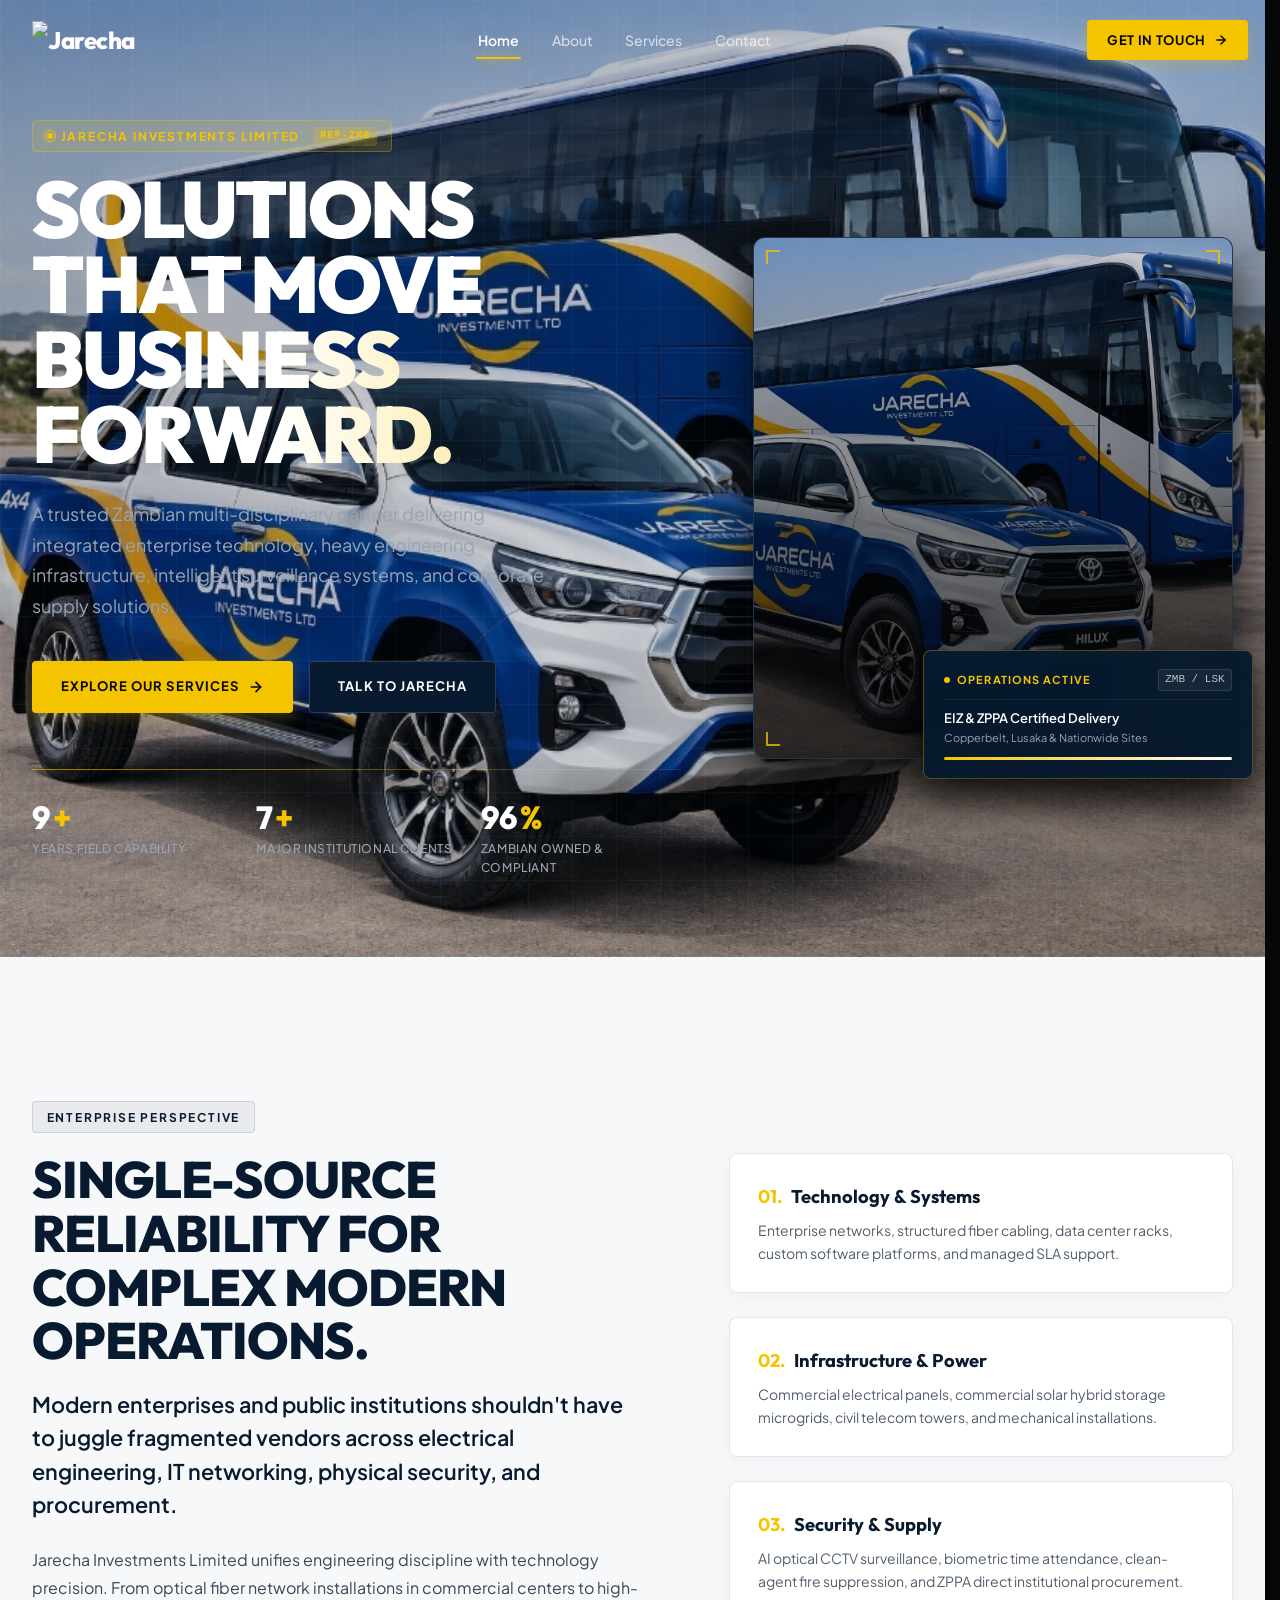
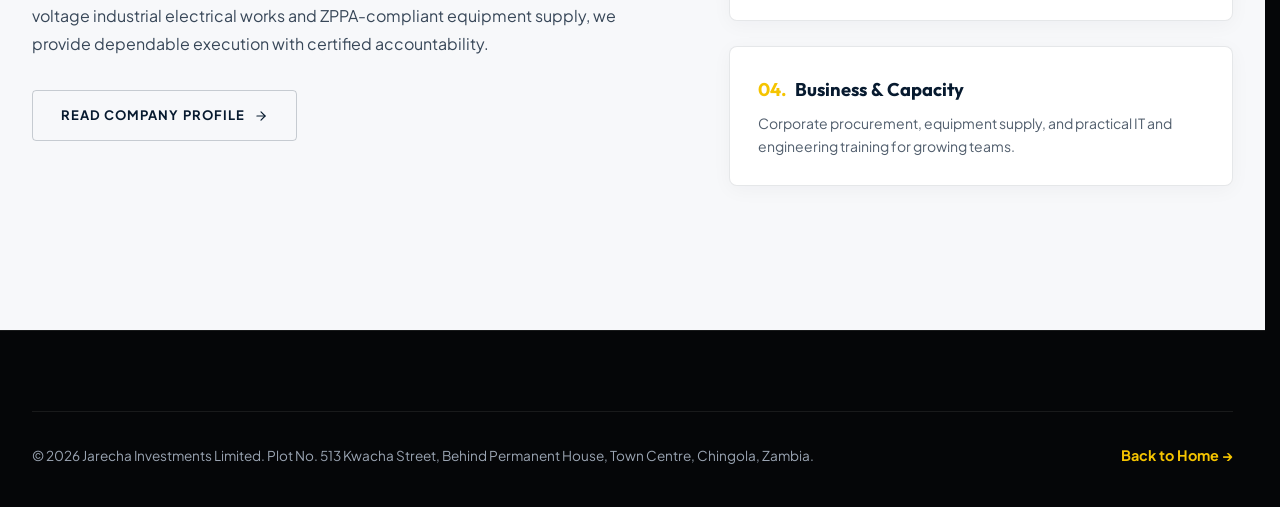
==== index.html @ 16209c0e "Add files via upload" ====
<!DOCTYPE html>
<html lang="en">
<head>
  <meta charset="UTF-8" />
  <meta name="viewport" content="width=device-width, initial-scale=1.0" />
  <title>Jarecha Investments Limited | Technology, Engineering & Solutions</title>
  <meta name="description" content="Premium technology, engineering, security and business solutions for modern organizations in Zambia." />
  <meta property="og:title" content="Jarecha Investments Limited | Technology, Engineering & Solutions" />
  <meta property="og:description" content="Premium technology, engineering, security and business solutions for modern organizations in Zambia." />
  <meta property="og:type" content="website" />
  <meta name="twitter:card" content="summary_large_image" />

  <!-- Google Fonts: Outfit for display headers, Plus Jakarta Sans for body -->
  <link rel="preconnect" href="https://fonts.googleapis.com">
  <link rel="preconnect" href="https://fonts.gstatic.com" crossorigin>
  <link href="https://fonts.googleapis.com/css2?family=Outfit:wght@300;400;500;600;700;800;900&family=Plus+Jakarta+Sans:ital,wght@0,300;0,400;0,500;0,600;0,700;0,800;1,400&display=swap" rel="stylesheet">

  <!-- Master Stylesheet (Pure Vanilla CSS3) -->
  <link rel="stylesheet" href="css/style.css" />
</head>
<body class="home-page">

  <!-- Top Scroll Progress Indicator -->
  <div id="scroll-progress"></div>

  <!-- Global Header & Navigation -->
  <header class="navbar" id="main-navbar">
    <div class="container nav-container">
      <a href="index.html" class="brand-logo" aria-label="Jarecha Investments Home">
        <img src="images/jarecha-logo-transparent.png" alt="Jarecha Investments Ltd" class="brand-logo-img" />
      </a>

      <!-- Desktop Nav Links -->
      <nav>
        <ul class="nav-links">
          <li><a href="index.html" class="nav-link active">Home</a></li>
          <li><a href="about.html" class="nav-link">About</a></li>
          <li><a href="services.html" class="nav-link">Services</a></li>
          <li><a href="contact.html" class="nav-link">Contact</a></li>
        </ul>
      </nav>

      <!-- Nav CTA & Mobile Toggle -->
      <div class="nav-actions">
        <a href="contact.html" class="nav-cta-btn">
          <span>Get in Touch</span>
          <svg style="width:14px;height:14px;" viewBox="0 0 24 24" fill="none" stroke="currentColor" stroke-width="2.5" stroke-linecap="round" stroke-linejoin="round">
            <line x1="5" y1="12" x2="19" y2="12"></line>
            <polyline points="12 5 19 12 12 19"></polyline>
          </svg>
        </a>

        <button class="mobile-toggle" id="mobile-toggle" aria-label="Toggle navigation menu" aria-expanded="false">
          <svg style="width:20px;height:20px;" viewBox="0 0 24 24" fill="none" stroke="currentColor" stroke-width="2" stroke-linecap="round" stroke-linejoin="round">
            <line x1="3" y1="12" x2="21" y2="12"></line>
            <line x1="3" y1="6" x2="21" y2="6"></line>
            <line x1="3" y1="18" x2="21" y2="18"></line>
          </svg>
        </button>
      </div>
    </div>
  </header>

  <!-- Mobile Drawer -->
  <div class="mobile-drawer" id="mobile-drawer">
    <a href="index.html" class="mobile-nav-link active">Home</a>
    <a href="about.html" class="mobile-nav-link">About</a>
    <a href="services.html" class="mobile-nav-link">Services</a>
    <a href="contact.html" class="mobile-nav-link">Contact</a>
  </div>

  <main>
    <!-- 1. HERO SECTION (BLACK / NAVY) WITH ORCHESTRATED ENTRANCE SEQUENCE -->
    <section id="hero" class="hero-section hero-loading" aria-label="Hero Overview">
      <div class="hero-grid-overlay"></div>
      <div class="hero-glow"></div>
      <div class="container hero-grid">
        <div class="hero-text-content">
          <div class="hero-seq-item hero-seq-badge badge badge-yellow">
            <span class="badge-dot pulse-beacon"></span>
            <span>Jarecha Investments Limited</span>
            <span class="hero-badge-tag">REP-ZMB</span>
          </div>

          <h1 class="hero-headline">
            <span class="hero-seq-item hero-seq-headline-1">Solutions That Move</span>
            <span class="hero-seq-item hero-seq-headline-2 text-gradient">Business Forward.</span>
          </h1>

          <p class="hero-seq-item hero-seq-desc hero-description">
            A trusted Zambian multi-disciplinary partner delivering integrated enterprise technology, heavy engineering infrastructure, intelligent surveillance systems, and corporate supply solutions.
          </p>

          <div class="hero-seq-item hero-seq-ctas hero-ctas">
            <a href="services.html" class="btn btn-primary btn-shine">
              <span>Explore Our Services</span>
              <svg style="width:16px;height:16px;" viewBox="0 0 24 24" fill="none" stroke="currentColor" stroke-width="2.5" stroke-linecap="round" stroke-linejoin="round">
                <line x1="5" y1="12" x2="19" y2="12"></line>
                <polyline points="12 5 19 12 12 19"></polyline>
              </svg>
            </a>

            <a href="contact.html" class="btn btn-secondary">
              <span>Talk to Jarecha</span>
            </a>
          </div>

          <div class="hero-seq-item hero-seq-stats hero-stats">
            <div class="stat-item">
              <div class="stat-num"><span class="stat-counter" data-target="10">0</span><span>+</span></div>
              <div class="stat-label">Years Field Capability</div>
            </div>
            <div class="stat-item">
              <div class="stat-num"><span class="stat-counter" data-target="8">0</span><span>+</span></div>
              <div class="stat-label">Major Institutional Clients</div>
            </div>
            <div class="stat-item">
              <div class="stat-num"><span class="stat-counter" data-target="100">0</span><span>%</span></div>
              <div class="stat-label">Zambian Owned & Compliant</div>
            </div>
          </div>
        </div>

        <div class="hero-media-wrapper hero-seq-item hero-seq-media">
          <div class="hero-image-card">
            <div class="hero-scanline"></div>
            <img src="images/jarecha-hilux-and-bus.JPEG" alt="Jarecha Investments Ltd branded Hilux and bus" class="hero-main-img" fetchpriority="high" />
            <div class="hero-image-overlay"></div>
            <div class="hero-corner-decorations">
              <span class="corner tl"></span>
              <span class="corner tr"></span>
              <span class="corner bl"></span>
              <span class="corner br"></span>
            </div>
          </div>

          <!-- Telemetry Overlay Badge -->
          <div class="telemetry-card hero-seq-item hero-seq-telemetry">
            <div class="telemetry-header">
              <div class="telemetry-live">
                <span class="pulse-circle"></span>
                <span>Operations Active</span>
              </div>
              <span class="telemetry-loc-code">ZMB / LSK</span>
            </div>
            <div class="telemetry-content">EIZ & ZPPA Certified Delivery</div>
            <div class="telemetry-sub">Copperbelt, Lusaka & Nationwide Sites</div>
            <div class="telemetry-meter">
              <div class="telemetry-meter-bar"></div>
            </div>
          </div>
        </div>
      </div>
    </section>

    <!-- 2. INTRO SECTION (LIGHT) -->
    <section id="intro" class="section-padding bg-light">
      <div class="container">
        <div class="badge badge-navy reveal-on-scroll">
          <span>Enterprise Perspective</span>
        </div>

        <div class="intro-grid">
          <div class="reveal-on-scroll reveal-fade-left">
            <h2 class="heading-section text-navy">
              Single-Source Reliability For Complex Modern Operations.
            </h2>
            <p class="intro-lead">
              Modern enterprises and public institutions shouldn't have to juggle fragmented vendors across electrical engineering, IT networking, physical security, and procurement.
            </p>
            <p class="intro-body">
              Jarecha Investments Limited unifies engineering discipline with technology precision. From optical fiber network installations in commercial centers to high-voltage industrial electrical works and ZPPA-compliant equipment supply, we provide dependable execution with certified accountability.
            </p>
            <a href="about.html" class="btn btn-outline-light">
              <span>Read Company Profile</span>
              <svg style="width:14px;height:14px;" viewBox="0 0 24 24" fill="none" stroke="currentColor" stroke-width="2" stroke-linecap="round" stroke-linejoin="round">
                <line x1="5" y1="12" x2="19" y2="12"></line>
                <polyline points="12 5 19 12 12 19"></polyline>
              </svg>
            </a>
          </div>

          <div class="intro-pillars stagger-group">
            <div class="pillar-card">
              <h3 class="pillar-title">
                <span class="text-yellow">01.</span> Technology & Systems
              </h3>
              <p class="pillar-desc">
                Enterprise networks, structured fiber cabling, data center racks, custom software platforms, and managed SLA support.
              </p>
            </div>

            <div class="pillar-card">
              <h3 class="pillar-title">
                <span class="text-yellow">02.</span> Infrastructure & Power
              </h3>
              <p class="pillar-desc">
                Commercial electrical panels, commercial solar hybrid storage microgrids, civil telecom towers, and mechanical installations.
              </p>
            </div>

            <div class="pillar-card">
              <h3 class="pillar-title">
                <span class="text-yellow">03.</span> Security & Supply
              </h3>
              <p class="pillar-desc">
                AI optical CCTV surveillance, biometric time attendance, clean-agent fire suppression, and ZPPA direct institutional procurement.
              </p>
            </div>

            <div class="pillar-card">
              <h3 class="pillar-title">
                <span class="text-yellow">04.</span> Business & Capacity
              </h3>
              <p class="pillar-desc">
                Corporate procurement, equipment supply, and practical IT and engineering training for growing teams.
              </p>
            </div>
          </div>
        </div>
      </div>
    </section>

    <!-- 3. SERVICES SECTION (NAVY) -->
    <section id="services" class="section-padding bg-navy">
      <div class="container">
        <div class="badge badge-yellow reveal-on-scroll">
          <span class="badge-dot"></span>
          <span>Core Divisions</span>
        </div>

        <h2 class="heading-section text-white reveal-on-scroll" style="margin-bottom: 4rem;">
          ENGINEERED CAPABILITIES<br />
          <span class="text-yellow">BUILT FOR SCALE.</span>
        </h2>

        <!-- DIVISION 01: Technology & Digital -->
        <div class="service-group-row reveal-on-scroll">
          <div>
            <div class="service-group-num">01</div>
            <h3 class="service-group-title">Technology & Digital Systems</h3>
            <p class="service-group-desc">
              From enterprise data centers to high-bandwidth optical fiber backbone distribution and custom internal web applications, we engineer mission-critical digital foundations.
            </p>

          </div>

          <div class="service-img-wrapper has-secondary">
            <img src="images/ict-computer-components.png" alt="Jarecha Investments Ltd ICT computer components and accessories" loading="lazy" />
            <div class="service-secondary-thumb">
              <img src="images/ict-office-equipment.png" alt="Jarecha Investments Ltd office technology equipment" loading="lazy" />
              <span class="service-secondary-tag">Workplace Tech</span>
            </div>
          </div>
        </div>

        <!-- DIVISION 02: Engineering & Infrastructure (Reversed layout) -->
        <div class="service-group-row reverse reveal-on-scroll">
          <div>
            <div class="service-group-num">02</div>
            <h3 class="service-group-title">Engineering & Infrastructure</h3>
            <p class="service-group-desc">
              EIZ-compliant heavy industrial power distribution, commercial solar backup arrays with LiFePO4 storage, and precision civil telecommunications works.
            </p>

          </div>

          <div class="service-img-wrapper has-secondary">
            <img src="images/solar-installation-services.png" alt="Jarecha Investments Ltd solar installation and engineering services" loading="lazy" />
            <div class="service-secondary-thumb">
              <img src="images/solar-systems-installation.png" alt="Jarecha Investments Ltd solar inverter and installation" loading="lazy" />
              <span class="service-secondary-tag">Solar Arrays</span>
            </div>
          </div>
        </div>

        <!-- DIVISION 03: Security & Smart Office -->
        <div class="service-group-row reveal-on-scroll">
          <div>
            <div class="service-group-num">03</div>
            <h3 class="service-group-title">Security & Smart Office</h3>
            <p class="service-group-desc">
              Protecting corporate premises, mine sites, hospital wings, and administrative buildings with intelligent AI optical sensors, biometric turnstiles, and automated fire protection.
            </p>

          </div>

          <div class="service-img-wrapper">
            <img src="images/network-cameras.png" alt="Jarecha Investments Ltd CCTV and network cameras" loading="lazy" />
          </div>
        </div>

        <!-- DIVISION 04: Business & Capacity Building (Reversed layout) -->
        <div class="service-group-row reverse reveal-on-scroll">
          <div>
            <div class="service-group-num">04</div>
            <h3 class="service-group-title">Business & Capacity Building</h3>
            <p class="service-group-desc">
              ZPPA-authorized procurement of enterprise hardware, PPE, and consumables paired with customized corporate training programs that elevate internal staff competence.
            </p>

          </div>

          <div class="service-img-wrapper has-secondary">
            <img src="images/jarecha-office-furniture-delivery.png" alt="Jarecha Investments Ltd office furniture delivery" loading="lazy" />
            <div class="service-secondary-thumb">
              <img src="images/jarecha-branding-vehicles.png" alt="Jarecha Investments Ltd branded company vehicles" loading="lazy" />
              <span class="service-secondary-tag">Branding</span>
            </div>
          </div>
        </div>

        <div style="text-align: center; margin-top: 4rem;">
          <a href="services.html" class="btn btn-primary">
            <span>Explore Comprehensive Service Matrix</span>
            <svg style="width:16px;height:16px;" viewBox="0 0 24 24" fill="none" stroke="currentColor" stroke-width="2.5" stroke-linecap="round" stroke-linejoin="round">
              <line x1="5" y1="12" x2="19" y2="12"></line>
              <polyline points="12 5 19 12 12 19"></polyline>
            </svg>
          </a>
        </div>
      </div>
    </section>

    <!-- 4. SERVICE FEATURE SPOTLIGHT (LIGHT) -->
    <section class="section-padding bg-light">
      <div class="container">
        <div class="spotlight-grid">
          <div class="reveal-on-scroll reveal-fade-left">
            <div class="badge badge-navy">
              <span>Engineering Execution</span>
            </div>
            <h2 class="heading-section text-navy">
              BUILT FOR HIGH UPTIME & REAL-WORLD RIGOR.
            </h2>
            <p style="font-size: 1.05rem; color: rgba(7, 26, 47, 0.8); line-height: 1.7; margin-bottom: 1.5rem;">
              Every deployment by Jarecha is engineered with strict attention to electrical standards, thermal dynamics, system redundancy, and long-term serviceability.
            </p>
            <p style="font-size: 0.9375rem; color: rgba(7, 26, 47, 0.7); line-height: 1.65; margin-bottom: 2rem;">
              Whether deploying remote solar microgrids on the Copperbelt or installing structured data networks in high-density hospitals, our technical leads maintain strict quality control.
            </p>
            <a href="contact.html" class="btn btn-outline-light">
              <span>Request Technical Consultation</span>
            </a>
          </div>

          <div class="spotlight-card reveal-on-scroll reveal-fade-right">
            <h3 style="font-family: var(--font-display); font-size: 1.35rem; font-weight: 700; color: var(--navy); margin-bottom: 1rem;">
              Enterprise Quality Commitments
            </h3>
            <div class="spotlight-features stagger-group">
              <div class="feat-box">
                <div class="feat-box-title">EIZ Professional Practice</div>
                <div class="feat-box-text">Engineered in compliance with Zambian electrical and civil regulations.</div>
              </div>
              <div class="feat-box">
                <div class="feat-box-title">Tier-1 OEM Components</div>
                <div class="feat-box-text">Direct genuine manufacturer sourcing with valid warranty coverage.</div>
              </div>
              <div class="feat-box">
                <div class="feat-box-title">24/7 Rapid Field Support</div>
                <div class="feat-box-text">On-call technical dispatch teams for critical client infrastructure.</div>
              </div>
              <div class="feat-box">
                <div class="feat-box-title">ZPPA Listed Supplier</div>
                <div class="feat-box-text">Fully vetted and authorized for public and institutional tenders.</div>
              </div>
            </div>
          </div>
        </div>
      </div>
    </section>

    <!-- 5. WHY JARECHA (BLACK) -->
    <section id="why-us" class="section-padding bg-black">
      <div class="container">
        <div class="badge badge-yellow reveal-on-scroll">
          <span class="badge-dot"></span>
          <span>Strategic Advantage</span>
        </div>

        <h2 class="heading-section text-white reveal-on-scroll">
          BUILT FOR REAL-WORLD NEEDS.
        </h2>
        <p class="reveal-on-scroll" style="font-size: 1.1rem; color: var(--muted); max-width: 600px;">
          Four foundational pillars that govern every engagement, quotation, project timeline, and field execution.
        </p>

        <div class="principles-list stagger-group">
          <!-- 01 -->
          <div class="principle-row">
            <div class="principle-num">01</div>
            <div class="principle-title">Reliability</div>
            <div class="principle-desc">
              We know downtime in a mine, hospital, or data center costs lives and capital. Our systems are built with failover redundancies, surge protection, and clear preventative maintenance cycles.
            </div>
          </div>

          <!-- 02 -->
          <div class="principle-row">
            <div class="principle-num">02</div>
            <div class="principle-title">Technical Capability</div>
            <div class="principle-desc">
              Our multidisciplinary engineers hold certifications across fiber splicing, heavy commercial electrical distribution, solar engineering, CCTV video analytics, and full-stack software development.
            </div>
          </div>

          <!-- 03 -->
          <div class="principle-row">
            <div class="principle-num">03</div>
            <div class="principle-title">Integrated Solutions</div>
            <div class="principle-desc">
              Why coordinate four separate contractors when Jarecha unifies power, communications, access control, and hardware procurement under a single accountable project management structure?
            </div>
          </div>

          <!-- 04 -->
          <div class="principle-row">
            <div class="principle-num">04</div>
            <div class="principle-title">Professional Standards</div>
            <div class="principle-desc">
              Transparent contracting, prompt delivery, EIZ compliance, and rigorous adherence to safety standards (PPE, risk assessments, and environmental protection).
            </div>
          </div>
        </div>

        <!-- Operational Field Dispatch & Mobilization Unit -->
        <div class="corporate-fleet-card reveal-on-scroll" style="margin-top: 3.5rem;">
          <div class="fleet-img-container">
            <img src="images/jarecha-project-delivery-truck.png" alt="Jarecha Investments Ltd project delivery truck" class="fleet-main-img" loading="lazy" />
            <div class="fleet-overlay"></div>
            <div class="fleet-telemetry-badge">
              <span class="pulse-circle"></span>
              <span>Field Technical Deployment Unit</span>
            </div>
          </div>
          <div class="fleet-meta-bar">
            <div>
              <span style="color: var(--yellow); font-family: monospace; font-size: 0.75rem; text-transform: uppercase; letter-spacing: 0.05em;">Direct Site Mobilization</span>
              <div style="color: #ffffff; font-weight: 700; font-size: 1.05rem; margin-top: 0.2rem;">Self-Sustaining Logistics & Rapid Field Operations</div>
            </div>
            <div style="font-size: 0.875rem; color: var(--muted); max-width: 520px; line-height: 1.5;">
              Our dedicated corporate operations fleet guarantees on-time arrival of precision equipment, fiber test benches, and qualified EIZ engineering personnel directly to your operational premises across Zambia.
            </div>
          </div>
        </div>
      </div>
    </section>

    <!-- 6. INDUSTRIES SECTION (NAVY) -->
    <section id="industries" class="section-padding bg-navy">
      <div class="container">
        <div class="badge badge-yellow reveal-on-scroll">
          <span class="badge-dot"></span>
          <span>Sectors Served</span>
        </div>

        <h2 class="heading-section text-white reveal-on-scroll">
          SUPPORTING ORGANIZATIONS<br />
          <span class="text-yellow">ACROSS MULTIPLE SECTORS.</span>
        </h2>
        <p class="reveal-on-scroll" style="font-size: 1.05rem; color: var(--muted); max-width: 650px;">
          Proven cross-sector expertise adapted to the specialized regulatory, security, and operational realities of Zambian industry.
        </p>

        <div class="industries-list stagger-group">
          <div class="industry-item">
            <div class="industry-name">
              <span class="industry-num">01</span>
              <span>Mining & Natural Resources</span>
            </div>
            <div class="industry-detail">Heavy electrical distribution, thermal CCTV, rugged fiber & site safety</div>
            <div class="industry-arrow">→</div>
          </div>

          <div class="industry-item">
            <div class="industry-name">
              <span class="industry-num">02</span>
              <span>Healthcare & Referral Hospitals</span>
            </div>
            <div class="industry-detail">Backup power microgrids, patient networks, clean fire protection & server rooms</div>
            <div class="industry-arrow">→</div>
          </div>

          <div class="industry-item">
            <div class="industry-name">
              <span class="industry-num">03</span>
              <span>Civic & Municipal Government</span>
            </div>
            <div class="industry-detail">ZPPA procurement, public facility surveillance, biometric attendance & civil works</div>
            <div class="industry-arrow">→</div>
          </div>

          <div class="industry-item">
            <div class="industry-name">
              <span class="industry-num">04</span>
              <span>Financial & Corporate Commercial</span>
            </div>
            <div class="industry-detail">Enterprise IT networks, access control turnstiles, executive boardroom AV & SLAs</div>
            <div class="industry-arrow">→</div>
          </div>

          <div class="industry-item">
            <div class="industry-name">
              <span class="industry-num">05</span>
              <span>Education & Technical Training</span>
            </div>
            <div class="industry-detail">Campus optical fiber Wi-Fi, computer lab provisioning & technical capacity building</div>
            <div class="industry-arrow">→</div>
          </div>

          <div class="industry-item">
            <div class="industry-name">
              <span class="industry-num">06</span>
              <span>Industrial Manufacturing & Logistics</span>
            </div>
            <div class="industry-detail">Motor control centers, solar energy offset, automated gates & fleet tracking</div>
            <div class="industry-arrow">→</div>
          </div>
        </div>
      </div>
    </section>

    <!-- 7. CLIENTS & PARTNERS (LIGHT) -->
    <section id="clients" class="section-padding bg-light">
      <div class="container">
        <div class="reveal-on-scroll" style="text-align: center; max-width: 700px; margin: 0 auto 3rem;">
          <div class="badge badge-navy">
            <span>Portfolio & Institutional Trust</span>
          </div>
          <h2 class="heading-section text-navy">
            TRUSTED BY ORGANIZATIONS ACROSS ZAMBIA.
          </h2>
          <p style="font-size: 1rem; color: rgba(7, 26, 47, 0.75);">
            Delivering technology systems, engineering infrastructure, surveillance, and business services to mining enterprises, provincial referral hospitals, civic municipal councils, and commercial companies.
          </p>
        </div>

        <div class="clients-grid stagger-group">
          <!-- 1: Konkola Copper Mines -->
          <div class="client-card">
            <div class="client-header">
              <span class="client-tag">Partner 01</span>
              <span class="client-loc">Chililabombwe</span>
            </div>
            <div class="client-logo-box">
              <img src="images/clients/konkola-copper-mines.jpg" alt="Konkola Copper Mines PLC Logo" class="client-logo-img" referrerPolicy="no-referrer" />
            </div>
            <div class="client-name">Konkola Copper Mines PLC</div>
            <div class="client-sub">Copper Mining & Metallurgy Conglomerate</div>
            <div class="client-footer">
              <span>Mining & Resources</span>
              <span style="color:var(--yellow); font-size: 1rem;">●</span>
            </div>
          </div>

          <!-- 2: Ndola General Hospital -->
          <div class="client-card">
            <div class="client-header">
              <span class="client-tag">Client 02</span>
              <span class="client-loc">Ndola</span>
            </div>
            <div class="client-logo-box">
              <img src="images/clients/ndola-hospital-health.jpg" alt="Ministry of Health - Ndola General Hospital Logo" class="client-logo-img" referrerPolicy="no-referrer" />
            </div>
            <div class="client-name">Ndola General Hospital</div>
            <div class="client-sub">Ministry of Health • Provincial Referral</div>
            <div class="client-footer">
              <span>Healthcare Infrastructure</span>
              <span style="color:var(--yellow); font-size: 1rem;">●</span>
            </div>
          </div>

          <!-- 3: Kitwe Central Hospital -->
          <div class="client-card">
            <div class="client-header">
              <span class="client-tag">Client 03</span>
              <span class="client-loc">Kitwe</span>
            </div>
            <div class="client-logo-box">
              <img src="images/clients/kitwe-hospital-health.jpg" alt="Ministry of Health - Kitwe Central Hospital Logo" class="client-logo-img" referrerPolicy="no-referrer" />
            </div>
            <div class="client-name">Kitwe Central Hospital</div>
            <div class="client-sub">Ministry of Health • Tertiary Referral Hospital</div>
            <div class="client-footer">
              <span>Clinical Systems & Power</span>
              <span style="color:var(--yellow); font-size: 1rem;">●</span>
            </div>
          </div>

          <!-- 4: Kalulushi Municipal Council -->
          <div class="client-card">
            <div class="client-header">
              <span class="client-tag">Client 04</span>
              <span class="client-loc">Kalulushi</span>
            </div>
            <div class="client-logo-box">
              <img src="images/clients/kalulushi-municipal-council.jpg" alt="Kalulushi Municipal Council Logo" class="client-logo-img" referrerPolicy="no-referrer" />
            </div>
            <div class="client-name">Kalulushi Municipal Council</div>
            <div class="client-sub">Ministry of Local Government & Civic Services</div>
            <div class="client-footer">
              <span>Civic & Public Works</span>
              <span style="color:var(--yellow); font-size: 1rem;">●</span>
            </div>
          </div>

          <!-- 5: Fortitude Ventures Ltd -->
          <div class="client-card">
            <div class="client-header">
              <span class="client-tag">Client 05</span>
              <span class="client-loc">Lusaka</span>
            </div>
            <div class="client-logo-box">
              <img src="images/clients/fortitude-ventures.jpg" alt="Fortitude Ventures Ltd Logo" class="client-logo-img" referrerPolicy="no-referrer" />
            </div>
            <div class="client-name">Fortitude Ventures Ltd</div>
            <div class="client-sub">Commercial Enterprise & Ventures</div>
            <div class="client-footer">
              <span>Commercial Sector</span>
              <span style="color:var(--yellow); font-size: 1rem;">●</span>
            </div>
          </div>

          <!-- 6: Sashitex Engineering Ltd -->
          <div class="client-card">
            <div class="client-header">
              <span class="client-tag">Partner 06</span>
              <span class="client-loc">Kitwe</span>
            </div>
            <div class="client-logo-box">
              <img src="images/clients/sashitex-engineering.jpg" alt="Sashitex Engineering Ltd Logo" class="client-logo-img" referrerPolicy="no-referrer" />
            </div>
            <div class="client-name">Sashitex Engineering Ltd</div>
            <div class="client-sub">Industrial Mechanical & Structural Plant</div>
            <div class="client-footer">
              <span>Industrial Engineering</span>
              <span style="color:var(--yellow); font-size: 1rem;">●</span>
            </div>
          </div>

          <!-- 7: Chapungu Mining Ventures Ltd -->
          <div class="client-card">
            <div class="client-header">
              <span class="client-tag">Partner 07</span>
              <span class="client-loc">Chambishi</span>
            </div>
            <div class="client-logo-box">
              <img src="images/clients/chapungu-mining.jpg" alt="Chapungu Mining Ventures Ltd Logo" class="client-logo-img" referrerPolicy="no-referrer" />
            </div>
            <div class="client-name">Chapungu Mining Ventures Ltd</div>
            <div class="client-sub">Open-Pit & Subsurface Mining Services</div>
            <div class="client-footer">
              <span>Mining Operations</span>
              <span style="color:var(--yellow); font-size: 1rem;">●</span>
            </div>
          </div>

          <!-- 8: OGAS Investments Ltd -->
          <div class="client-card">
            <div class="client-header">
              <span class="client-tag">Partner 08</span>
              <span class="client-loc">Lusaka</span>
            </div>
            <div class="client-logo-box">
              <img src="images/clients/ogas-investments.jpg" alt="OGAS Investments Ltd Logo" class="client-logo-img" referrerPolicy="no-referrer" />
            </div>
            <div class="client-name">OGAS Investments Ltd</div>
            <div class="client-sub">Corporate Procurement & Logistics</div>
            <div class="client-footer">
              <span>Institutional Supply</span>
              <span style="color:var(--yellow); font-size: 1rem;">●</span>
            </div>
          </div>
        </div>

        <!-- Authentic Real-World Operations & Project Logistics Proof -->
        <div class="project-evidence-card reveal-on-scroll" style="margin-top: 3.5rem;">
          <div class="project-img-wrapper">
            <img src="images/jarecha-office-furniture-delivery.png" alt="Jarecha Investments Ltd office furniture delivery" class="project-evidence-img" loading="lazy" />
            <div class="project-overlay"></div>
            <div class="project-badge">
              <span class="badge-dot"></span>
              <span>Authentic Field Deployment</span>
            </div>
          </div>
          <div class="project-evidence-info">
            <div style="color: #c99c00; font-family: monospace; font-size: 0.75rem; text-transform: uppercase; font-weight: 700; margin-bottom: 0.35rem; letter-spacing: 0.05em;">
              Verified Operations & Logistics
            </div>
            <h3 style="font-family: var(--font-display); font-size: 1.35rem; font-weight: 800; color: var(--navy); margin-bottom: 0.75rem; line-height: 1.3;">
              Direct Field Logistics & Containerized Site Delivery
            </h3>
            <p style="font-size: 0.925rem; color: rgba(7, 26, 47, 0.75); line-height: 1.6; margin: 0;">
              Real-world documentation of Jarecha-branded logistical transport and containerized equipment arriving directly on active client premises. From Copperbelt mining concessions to provincial institutional installations, our field deployment infrastructure guarantees unbroken project delivery and verified equipment safety.
            </p>
          </div>
        </div>
      </div>
    </section>

    <!-- 8. COMPLIANCE SECTION (NAVY) -->
    <section id="compliance" class="section-padding bg-navy">
      <div class="container">
        <div class="badge badge-yellow reveal-on-scroll">
          <span class="badge-dot"></span>
          <span>Corporate Governance</span>
        </div>

        <h2 class="heading-section text-white reveal-on-scroll">
          PROFESSIONAL. COMPLIANT.<br />
          <span class="text-yellow">ACCOUNTABLE.</span>
        </h2>
        <p class="reveal-on-scroll" style="font-size: 1.05rem; color: var(--muted); max-width: 650px;">
          Fully certified by statutory and professional engineering regulatory authorities in the Republic of Zambia.
        </p>

        <div class="compliance-grid stagger-group">
          <!-- PACRA -->
          <div class="compliance-card">
            <div class="compliance-icon">
              <svg style="width:22px;height:22px;" viewBox="0 0 24 24" fill="none" stroke="currentColor" stroke-width="2" stroke-linecap="round" stroke-linejoin="round">
                <path d="M14 2H6a2 2 0 0 0-2 2v16a2 2 0 0 0 2 2h12a2 2 0 0 0 2-2V8z"></path>
                <polyline points="14 2 14 8 20 8"></polyline>
                <line x1="16" y1="13" x2="8" y2="13"></line>
                <line x1="16" y1="17" x2="8" y2="17"></line>
                <polyline points="10 9 9 9 8 9"></polyline>
              </svg>
            </div>
            <div class="compliance-title">PACRA</div>
            <div class="compliance-meta">Certified Legal Entity</div>
            <p class="compliance-desc">
              Patents and Companies Registration Agency. Duly incorporated limited liability company under the Laws of Zambia.
            </p>
          </div>

          <!-- Workers Comp -->
          <div class="compliance-card">
            <div class="compliance-icon">
              <svg style="width:22px;height:22px;" viewBox="0 0 24 24" fill="none" stroke="currentColor" stroke-width="2" stroke-linecap="round" stroke-linejoin="round">
                <path d="M12 22s8-4 8-10V5l-8-3-8 3v7c0 6 8 10 8 10z"></path>
              </svg>
            </div>
            <div class="compliance-title">Workers Compensation</div>
            <div class="compliance-meta">WCFCB Active Certified</div>
            <p class="compliance-desc">
              Workers Compensation Fund Control Board. Complete statutory employee workplace safety and compensation adherence.
            </p>
          </div>

          <!-- NAPSA -->
          <div class="compliance-card">
            <div class="compliance-icon">
              <svg style="width:22px;height:22px;" viewBox="0 0 24 24" fill="none" stroke="currentColor" stroke-width="2" stroke-linecap="round" stroke-linejoin="round">
                <path d="M17 21v-2a4 4 0 0 0-4-4H5a4 4 0 0 0-4 4v2"></path>
                <circle cx="9" cy="7" r="4"></circle>
                <path d="M23 21v-2a4 4 0 0 0-3-3.87"></path>
                <path d="M16 3.13a4 4 0 0 1 0 7.75"></path>
              </svg>
            </div>
            <div class="compliance-title">NAPSA</div>
            <div class="compliance-meta">National Pension Scheme</div>
            <p class="compliance-desc">
              National Pension Scheme Authority. 100% compliant employer remittances and certified statutory social protection.
            </p>
          </div>

          <!-- EIZ -->
          <div class="compliance-card">
            <div class="compliance-icon">
              <svg style="width:22px;height:22px;" viewBox="0 0 24 24" fill="none" stroke="currentColor" stroke-width="2" stroke-linecap="round" stroke-linejoin="round">
                <circle cx="12" cy="12" r="3"></circle>
                <path d="M19.4 15a1.65 1.65 0 0 0 .33 1.82l.06.06a2 2 0 0 1 0 2.83 2 2 0 0 1-2.83 0l-.06-.06a1.65 1.65 0 0 0-1.82-.33 1.65 1.65 0 0 0-1 1.51V21a2 2 0 0 1-2 2 2 2 0 0 1-2-2v-.09A1.65 1.65 0 0 0 9 19.4a1.65 1.65 0 0 0-1.82.33l-.06.06a2 2 0 0 1-2.83 0 2 2 0 0 1 0-2.83l.06-.06a1.65 1.65 0 0 0 .33-1.82 1.65 1.65 0 0 0-1.51-1H3a2 2 0 0 1-2-2 2 2 0 0 1 2-2h.09A1.65 1.65 0 0 0 4.6 9a1.65 1.65 0 0 0-.33-1.82l-.06-.06a2 2 0 0 1 0-2.83 2 2 0 0 1 2.83 0l.06.06a1.65 1.65 0 0 0 1.82.33H9a1.65 1.65 0 0 0 1-1.51V3a2 2 0 0 1 2-2 2 2 0 0 1 2 2v.09a1.65 1.65 0 0 0 1 1.51 1.65 1.65 0 0 0 1.82-.33l.06-.06a2 2 0 0 1 2.83 0 2 2 0 0 1 0 2.83l-.06.06a1.65 1.65 0 0 0-.33 1.82V9a1.65 1.65 0 0 0 1.51 1H21a2 2 0 0 1 2 2 2 2 0 0 1-2 2h-.09a1.65 1.65 0 0 0-1.51 1z"></path>
              </svg>
            </div>
            <div class="compliance-title">EIZ</div>
            <div class="compliance-meta">Engineering Practice Certified</div>
            <p class="compliance-desc">
              Engineering Institution of Zambia. Registered engineering practice guaranteeing professional design, installation, and testing.
            </p>
          </div>

          <!-- ZPPA -->
          <div class="compliance-card">
            <div class="compliance-icon">
              <svg style="width:22px;height:22px;" viewBox="0 0 24 24" fill="none" stroke="currentColor" stroke-width="2" stroke-linecap="round" stroke-linejoin="round">
                <rect x="2" y="7" width="20" height="14" rx="2" ry="2"></rect>
                <path d="M16 21V5a2 2 0 0 0-2-2h-4a2 2 0 0 0-2 2v16"></path>
              </svg>
            </div>
            <div class="compliance-title">ZPPA</div>
            <div class="compliance-meta">Public Procurement Authorized</div>
            <p class="compliance-desc">
              Zambia Public Procurement Authority. Vetted and registered supplier authorized for government, civic, and parastatal procurement contracts.
            </p>
          </div>

          <!-- ZRA -->
          <div class="compliance-card">
            <div class="compliance-icon">
              <svg style="width:22px;height:22px;" viewBox="0 0 24 24" fill="none" stroke="currentColor" stroke-width="2" stroke-linecap="round" stroke-linejoin="round">
                <line x1="12" y1="1" x2="12" y2="23"></line>
                <path d="M17 5H9.5a3.5 3.5 0 0 0 0 7h5a3.5 3.5 0 0 1 0 7H6"></path>
              </svg>
            </div>
            <div class="compliance-title">ZRA</div>
            <div class="compliance-meta">Tax Compliant Status (TPIN)</div>
            <p class="compliance-desc">
              Zambia Revenue Authority. Active TPIN, VAT registered, and current Tax Clearance Certificate (TCC) holder.
            </p>
          </div>
        </div>
      </div>
    </section>

    <!-- 9. FINAL CTA & CONTACT FORM (BLACK) -->
    <section id="contact" class="section-padding bg-black">
      <div class="container contact-grid">
        <div class="reveal-on-scroll reveal-fade-left">
          <div class="badge badge-yellow">
            <span class="badge-dot"></span>
            <span>Direct Engagement</span>
          </div>

          <h2 class="heading-section text-white">
            LET’S BUILD<br />
            <span class="text-yellow">SOMETHING BETTER.</span>
          </h2>

          <p style="font-size: 1.1rem; color: var(--muted); line-height: 1.7; margin-bottom: 2rem;">
            Have a technology infrastructure requirement, engineering challenge, security setup, or institutional procurement mandate? Talk directly with our senior operations team.
          </p>

          <!-- Direct Actions -->
          <div style="display: flex; flex-wrap: wrap; gap: 1rem; margin-bottom: 2.5rem;">
            <a href="https://wa.me/260977325804?text=Hello%20Jarecha%20Investments,%20I%20would%20like%20to%20inquire%20about%20your%20services." target="_blank" rel="noopener noreferrer" class="btn btn-primary">
              <svg style="width:16px;height:16px;" viewBox="0 0 24 24" fill="currentColor">
                <path d="M17.472 14.382c-.297-.149-1.758-.867-2.03-.967-.273-.099-.471-.148-.67.15-.197.297-.767.966-.94 1.164-.173.199-.347.223-.644.075-.297-.15-1.255-.463-2.39-1.475-.883-.788-1.48-1.761-1.653-2.059-.173-.297-.018-.458.13-.606.134-.133.298-.347.446-.52.149-.174.198-.298.298-.497.099-.198.05-.371-.025-.52-.075-.149-.669-1.612-.916-2.207-.242-.579-.487-.5-.669-.51-.173-.008-.371-.01-.57-.01-.198 0-.52.074-.792.372-.272.297-1.04 1.016-1.04 2.479 0 1.462 1.065 2.875 1.213 3.074.149.198 2.096 3.2 5.077 4.487.709.306 1.262.489 1.694.625.712.227 1.36.195 1.871.118.571-.085 1.758-.719 2.006-1.413.248-.694.248-1.289.173-1.413-.074-.124-.272-.198-.57-.347m-5.421 7.403h-.004a9.87 9.87 0 01-5.031-1.378l-.361-.214-3.741.982.998-3.648-.235-.374a9.86 9.86 0 01-1.51-5.26c.001-5.45 4.436-9.884 9.888-9.884 2.64 0 5.122 1.03 6.988 2.898a9.825 9.825 0 012.893 6.994c-.003 5.45-4.437 9.884-9.885 9.884m8.413-18.297A11.815 11.815 0 0012.05 0C5.495 0 .16 5.335.157 11.892c0 2.096.547 4.142 1.588 5.945L0 24l6.335-1.662c1.746.953 3.71 1.456 5.711 1.457h.005c6.554 0 11.89-5.335 11.893-11.893a11.82 11.82 0 00-3.48-8.413z" />
              </svg>
              <span>WhatsApp Jarecha</span>
            </a>

            <a href="tel:0977325804" class="btn btn-secondary">
              <svg style="width:16px;height:16px;color:var(--yellow);" viewBox="0 0 24 24" fill="none" stroke="currentColor" stroke-width="2" stroke-linecap="round" stroke-linejoin="round">
                <path d="M22 16.92v3a2 2 0 0 1-2.18 2 19.79 19.79 0 0 1-8.63-3.07 19.5 19.5 0 0 1-6-6 19.79 19.79 0 0 1-3.07-8.67A2 2 0 0 1 4.11 2h3a2 2 0 0 1 2 1.72 12.84 12.84 0 0 0 .7 2.81 2 2 0 0 1-.45 2.11L8.09 9.91a16 16 0 0 0 6 6l1.27-1.27a2 2 0 0 1 2.11-.45 12.84 12.84 0 0 0 2.81.7A2 2 0 0 1 22 16.92z"></path>
              </svg>
              <span>Call 0977 325 804</span>
            </a>
          </div>

          <!-- Structured Contact Info Card -->
          <div class="contact-info-card">
            <div class="contact-info-row">
              <div class="contact-info-icon">
                <svg style="width:20px;height:20px;" viewBox="0 0 24 24" fill="none" stroke="currentColor" stroke-width="2" stroke-linecap="round" stroke-linejoin="round">
                  <path d="M22 16.92v3a2 2 0 0 1-2.18 2 19.79 19.79 0 0 1-8.63-3.07 19.5 19.5 0 0 1-6-6 19.79 19.79 0 0 1-3.07-8.67A2 2 0 0 1 4.11 2h3a2 2 0 0 1 2 1.72 12.84 12.84 0 0 0 .7 2.81 2 2 0 0 1-.45 2.11L8.09 9.91a16 16 0 0 0 6 6l1.27-1.27a2 2 0 0 1 2.11-.45 12.84 12.84 0 0 0 2.81.7A2 2 0 0 1 22 16.92z"></path>
                </svg>
              </div>
              <div>
                <div class="contact-info-label">Direct Phone & WhatsApp</div>
                <div class="contact-info-val">0977 325 804</div>
                <div style="font-size:0.75rem;color:var(--muted);">Corporate direct business line</div>
              </div>
            </div>

            <div class="contact-info-row" style="padding-top:1rem;border-top:1px solid rgba(255,255,255,0.06);">
              <div class="contact-info-icon">
                <svg style="width:20px;height:20px;" viewBox="0 0 24 24" fill="none" stroke="currentColor" stroke-width="2" stroke-linecap="round" stroke-linejoin="round">
                  <path d="M4 4h16c1.1 0 2 .9 2 2v12c0 1.1-.9 2-2 2H4c-1.1 0-2-.9-2-2V6c0-1.1.9-2 2-2z"></path>
                  <polyline points="22,6 12,13 2,6"></polyline>
                </svg>
              </div>
              <div>
                <div class="contact-info-label">Official Corporate Email</div>
                <div class="contact-info-val" style="word-break:break-all;">JarechaInvestments@gmail.com</div>
                <div style="font-size:0.75rem;color:var(--muted);">Tenders, specifications, proposals</div>
              </div>
            </div>

            <div class="contact-info-row" style="padding-top:1rem;border-top:1px solid rgba(255,255,255,0.06);">
              <div class="contact-info-icon">
                <svg style="width:20px;height:20px;" viewBox="0 0 24 24" fill="none" stroke="currentColor" stroke-width="2" stroke-linecap="round" stroke-linejoin="round">
                  <path d="M21 10c0 7-9 13-9 13s-9-6-9-13a9 9 0 0 1 18 0z"></path>
                  <circle cx="12" cy="10" r="3"></circle>
                </svg>
              </div>
              <div>
                <div class="contact-info-label">Head Office & Physical Location</div>
                <div class="contact-info-val" style="font-size:0.92rem;color:#ffffff;line-height:1.45;">
                  Plot No. 513 Kwacha Street, Behind Permanent House, Town Centre, Chingola, Zambia
                </div>
                <div style="font-size:0.75rem;color:var(--muted);margin-top:0.25rem;">
                  Copperbelt Headquarters • Active deployments nationwide
                </div>
              </div>
            </div>
          </div>
        </div>

        <!-- Right: Dark Navy Form with Inline Feedback -->
        <div class="form-box reveal-on-scroll reveal-fade-right">
          <div style="margin-bottom: 2rem;">
            <h3 style="font-family:var(--font-display);font-size:1.75rem;font-weight:700;color:#ffffff;margin-bottom:0.5rem;">
              Request Consultation
            </h3>
            <p style="font-size:0.875rem;color:var(--muted);">
              Provide your details below. A technical director will review and respond promptly.
            </p>
          </div>

          <!-- The Form -->
          <form id="contact-form">
            <div class="form-row">
              <div>
                <label for="full-name" class="form-label">Full Name *</label>
                <input type="text" id="full-name" required placeholder="e.g. Mwansa Chilufya" class="form-input" />
              </div>
              <div>
                <label for="company-name" class="form-label">Company / Institution</label>
                <input type="text" id="company-name" placeholder="e.g. Enterprise / Mine / Hospital" class="form-input" />
              </div>
            </div>

            <div class="form-row">
              <div>
                <label for="email" class="form-label">Official Email *</label>
                <input type="email" id="email" required placeholder="name@organization.com" class="form-input" />
              </div>
              <div>
                <label for="phone" class="form-label">Phone / WhatsApp *</label>
                <input type="tel" id="phone" required placeholder="097X XXX XXX" class="form-input" />
              </div>
            </div>

            <div class="form-group">
              <label for="service-select" class="form-label">Primary Service Domain *</label>
              <select id="service-select" required class="form-select">
                <option value="" disabled selected>Select service domain...</option>
                <optgroup label="01 — Technology & Digital">
                  <option value="Enterprise Networking & Fiber">Enterprise Networking & Fiber Optic</option>
                  <option value="Data Center & Server Infrastructure">Data Center & Server Infrastructure</option>
                  <option value="Custom Software & Web Platforms">Custom Software & Web Platforms</option>
                  <option value="Managed IT Support & SLA">Managed IT Support & SLA</option>
                </optgroup>
                <optgroup label="02 — Engineering & Infrastructure">
                  <option value="Commercial & Industrial Electrical">Commercial & Industrial Electrical</option>
                  <option value="Commercial Solar & Backup Microgrids">Commercial Solar & Backup Microgrids</option>
                  <option value="Civil & Telecommunications Works">Civil & Telecommunications Works</option>
                </optgroup>
                <optgroup label="03 — Security & Smart Office">
                  <option value="IP CCTV Surveillance & AI Analytics">IP CCTV Surveillance & AI Analytics</option>
                  <option value="Biometric Access & Time Attendance">Biometric Access & Time Attendance</option>
                  <option value="Fire Detection & Smart Automation">Fire Detection & Smart Automation</option>
                </optgroup>
                <optgroup label="04 — Business & Capacity Building">
                  <option value="Corporate Procurement & Supply">Corporate Procurement & Supply</option>
                  <option value="IT & Engineering Staff Capacity Building">IT & Engineering Staff Capacity Building</option>
                </optgroup>
                <option value="Multi-disciplinary Consultation">Multi-disciplinary Project Consultation</option>
              </select>
            </div>

            <div class="form-group">
              <label for="message" class="form-label">Project Scope & Details *</label>
              <textarea id="message" required placeholder="Outline facility location, hardware specifications, project timeline, or tender documents..." class="form-textarea"></textarea>
            </div>

            <button type="submit" id="submit-btn" class="btn btn-primary" style="width: 100%; padding: 1rem; margin-top: 1rem;">
              <span>Submit Inquiry to Jarecha</span>
              <svg style="width:16px;height:16px;" viewBox="0 0 24 24" fill="none" stroke="currentColor" stroke-width="2" stroke-linecap="round" stroke-linejoin="round">
                <line x1="22" y1="2" x2="11" y2="13"></line>
                <polygon points="22 2 15 22 11 13 2 9 22 2"></polygon>
              </svg>
            </button>
          </form>

          <!-- Inline Animated Success State -->
          <div id="form-success-box" class="form-success-box">
            <div class="success-icon">
              <svg style="width:32px;height:32px;" viewBox="0 0 24 24" fill="none" stroke="currentColor" stroke-width="2.5" stroke-linecap="round" stroke-linejoin="round">
                <polyline points="20 6 9 17 4 12"></polyline>
              </svg>
            </div>
            <div style="font-size:0.75rem;font-family:monospace;color:var(--yellow);text-transform:uppercase;letter-spacing:0.15em;margin-bottom:0.5rem;">
              Transmission Confirmed
            </div>
            <h4 style="font-family:var(--font-display);font-size:1.75rem;font-weight:700;color:#ffffff;margin-bottom:0.75rem;">
              Message Received.
            </h4>
            <p style="font-size:0.95rem;color:rgba(247,248,250,0.85);max-width:400px;margin:0 auto 1.5rem;line-height:1.6;">
              Thank you for contacting <strong style="color:#ffffff;">Jarecha Investments Limited</strong>. Our team will get back to you shortly.
            </p>
            <button type="button" id="reset-form-btn" style="background:none;border:none;color:var(--yellow);font-size:0.8125rem;font-weight:600;text-decoration:underline;cursor:pointer;">
              Send another inquiry
            </button>
          </div>
        </div>
      </div>
    </section>
  </main>

  <!-- 10. ARCHITECTURAL FOOTER (BLACK) -->
  <footer class="site-footer">
    <div class="container">
      <div class="footer-bottom" style="display:flex;align-items:center;justify-content:space-between;flex-wrap:wrap;gap:1.5rem;">
        <div style="display:flex;align-items:center;gap:0.85rem;">
          <span style="font-size:0.85rem;color:var(--muted);">© 2026 Jarecha Investments Limited. Plot No. 513 Kwacha Street, Behind Permanent House, Town Centre, Chingola, Zambia.</span>
        </div>
        <a href="index.html" style="color:var(--yellow);font-weight:700;font-size:0.9rem;">Back to Home →</a>
      </div>
    </div>
  </footer>

  <!-- PERSISTENT FLOATING WHATSAPP CTA -->
  <div class="floating-whatsapp">
    <!-- Desktop Circular Button with Pulse -->
    <a href="https://wa.me/260977325804?text=Hello%20Jarecha%20Investments,%20I%20would%20like%20to%20inquire%20about%20your%20services." target="_blank" rel="noopener noreferrer" class="whatsapp-btn-desktop" aria-label="Direct WhatsApp Contact">
      <span class="whatsapp-pulse"></span>
      <svg style="width:30px;height:30px;" viewBox="0 0 24 24" fill="currentColor">
        <path d="M17.472 14.382c-.297-.149-1.758-.867-2.03-.967-.273-.099-.471-.148-.67.15-.197.297-.767.966-.94 1.164-.173.199-.347.223-.644.075-.297-.15-1.255-.463-2.39-1.475-.883-.788-1.48-1.761-1.653-2.059-.173-.297-.018-.458.13-.606.134-.133.298-.347.446-.52.149-.174.198-.298.298-.497.099-.198.05-.371-.025-.52-.075-.149-.669-1.612-.916-2.207-.242-.579-.487-.5-.669-.51-.173-.008-.371-.01-.57-.01-.198 0-.52.074-.792.372-.272.297-1.04 1.016-1.04 2.479 0 1.462 1.065 2.875 1.213 3.074.149.198 2.096 3.2 5.077 4.487.709.306 1.262.489 1.694.625.712.227 1.36.195 1.871.118.571-.085 1.758-.719 2.006-1.413.248-.694.248-1.289.173-1.413-.074-.124-.272-.198-.57-.347m-5.421 7.403h-.004a9.87 9.87 0 01-5.031-1.378l-.361-.214-3.741.982.998-3.648-.235-.374a9.86 9.86 0 01-1.51-5.26c.001-5.45 4.436-9.884 9.888-9.884 2.64 0 5.122 1.03 6.988 2.898a9.825 9.825 0 012.893 6.994c-.003 5.45-4.437 9.884-9.885 9.884m8.413-18.297A11.815 11.815 0 0012.05 0C5.495 0 .16 5.335.157 11.892c0 2.096.547 4.142 1.588 5.945L0 24l6.335-1.662c1.746.953 3.71 1.456 5.711 1.457h.005c6.554 0 11.89-5.335 11.893-11.893a11.82 11.82 0 00-3.48-8.413z" />
      </svg>
    </a>
    <div class="whatsapp-tooltip">
      <div style="display:flex;align-items:center;gap:0.4rem;margin-bottom:0.4rem;color:var(--yellow);font-weight:700;text-transform:uppercase;font-size:0.6875rem;">
        <span style="width:6px;height:6px;border-radius:50%;background:#25D366;"></span>
        <span>WhatsApp Live Line</span>
      </div>
      <p style="color:var(--muted);margin-bottom:0.5rem;font-size:0.75rem;">
        Chat directly with Jarecha technical management for immediate project consultations.
      </p>
      <a href="https://wa.me/260977325804?text=Hello%20Jarecha%20Investments,%20I%20would%20like%20to%20inquire%20about%20your%20services." target="_blank" rel="noopener noreferrer" style="color:#25D366;font-weight:700;display:inline-flex;align-items:center;gap:0.3rem;">
        <span>Start WhatsApp Chat →</span>
      </a>
    </div>

    <!-- Mobile Compact Pill -->
    <a href="https://wa.me/260977325804?text=Hello%20Jarecha%20Investments,%20I%20would%20like%20to%20inquire%20about%20your%20services." target="_blank" rel="noopener noreferrer" class="whatsapp-btn-mobile" aria-label="WhatsApp Jarecha">
      <div class="whatsapp-badge">
        <svg style="width:14px;height:14px;color:#ffffff;" viewBox="0 0 24 24" fill="currentColor">
          <path d="M17.472 14.382c-.297-.149-1.758-.867-2.03-.967-.273-.099-.471-.148-.67.15-.197.297-.767.966-.94 1.164-.173.199-.347.223-.644.075-.297-.15-1.255-.463-2.39-1.475-.883-.788-1.48-1.761-1.653-2.059-.173-.297-.018-.458.13-.606.134-.133.298-.347.446-.52.149-.174.198-.298.298-.497.099-.198.05-.371-.025-.52-.075-.149-.669-1.612-.916-2.207-.242-.579-.487-.5-.669-.51-.173-.008-.371-.01-.57-.01-.198 0-.52.074-.792.372-.272.297-1.04 1.016-1.04 2.479 0 1.462 1.065 2.875 1.213 3.074.149.198 2.096 3.2 5.077 4.487.709.306 1.262.489 1.694.625.712.227 1.36.195 1.871.118.571-.085 1.758-.719 2.006-1.413.248-.694.248-1.289.173-1.413-.074-.124-.272-.198-.57-.347m-5.421 7.403h-.004a9.87 9.87 0 01-5.031-1.378l-.361-.214-3.741.982.998-3.648-.235-.374a9.86 9.86 0 01-1.51-5.26c.001-5.45 4.436-9.884 9.888-9.884 2.64 0 5.122 1.03 6.988 2.898a9.825 9.825 0 012.893 6.994c-.003 5.45-4.437 9.884-9.885 9.884m8.413-18.297A11.815 11.815 0 0012.05 0C5.495 0 .16 5.335.157 11.892c0 2.096.547 4.142 1.588 5.945L0 24l6.335-1.662c1.746.953 3.71 1.456 5.711 1.457h.005c6.554 0 11.89-5.335 11.893-11.893a11.82 11.82 0 00-3.48-8.413z" />
        </svg>
      </div>
      <span>Chat on WhatsApp</span>
    </a>
  </div>

  <!-- INTERACTIVE SERVICE DETAIL MODAL -->
  <div id="service-modal" class="modal-backdrop">
    <div class="modal-card">
      <button id="modal-close" class="modal-close" aria-label="Close modal">
        <svg style="width:18px;height:18px;" viewBox="0 0 24 24" fill="none" stroke="currentColor" stroke-width="2.5" stroke-linecap="round" stroke-linejoin="round">
          <line x1="18" y1="6" x2="6" y2="18"></line>
          <line x1="6" y1="6" x2="18" y2="18"></line>
        </svg>
      </button>

      <div class="modal-image-wrapper">
        <img id="modal-img" src="images/ict-computer-components.png" alt="Jarecha service specification" class="modal-img" />
      </div>

      <div id="modal-category" style="display:inline-block;padding:0.25rem 0.75rem;background:rgba(13,41,69,0.7);border:1px solid rgba(255,255,255,0.1);border-radius:4px;font-size:0.6875rem;font-family:monospace;color:var(--yellow);text-transform:uppercase;margin-bottom:1rem;">
        Service Division
      </div>

      <h3 id="modal-title" style="font-family:var(--font-display);font-size:1.75rem;font-weight:700;color:#ffffff;margin-bottom:1rem;">
        Service Title
      </h3>

      <p id="modal-desc" style="font-size:0.95rem;color:var(--muted);line-height:1.65;margin-bottom:1.5rem;">
        Detailed technical description of this service offering.
      </p>

      <div style="font-size:0.75rem;text-transform:uppercase;font-family:monospace;color:rgba(255,255,255,0.7);font-weight:700;margin-bottom:0.75rem;">
        Key Scope & Technical Capabilities
      </div>
      <div id="modal-caps" class="modal-capabilities">
        <!-- Injected via JavaScript -->
      </div>

      <div style="padding-top:1.5rem;border-top:1px solid rgba(255,255,255,0.08);display:flex;flex-wrap:wrap;gap:1rem;align-items:center;justify-content:space-between;">
        <a id="modal-whatsapp-btn" href="#" target="_blank" rel="noopener noreferrer" class="btn btn-primary" style="padding:0.65rem 1.25rem;">
          <svg style="width:14px;height:14px;" viewBox="0 0 24 24" fill="currentColor">
            <path d="M17.472 14.382c-.297-.149-1.758-.867-2.03-.967-.273-.099-.471-.148-.67.15-.197.297-.767.966-.94 1.164-.173.199-.347.223-.644.075-.297-.15-1.255-.463-2.39-1.475-.883-.788-1.48-1.761-1.653-2.059-.173-.297-.018-.458.13-.606.134-.133.298-.347.446-.52.149-.174.198-.298.298-.497.099-.198.05-.371-.025-.52-.075-.149-.669-1.612-.916-2.207-.242-.579-.487-.5-.669-.51-.173-.008-.371-.01-.57-.01-.198 0-.52.074-.792.372-.272.297-1.04 1.016-1.04 2.479 0 1.462 1.065 2.875 1.213 3.074.149.198 2.096 3.2 5.077 4.487.709.306 1.262.489 1.694.625.712.227 1.36.195 1.871.118.571-.085 1.758-.719 2.006-1.413.248-.694.248-1.289.173-1.413-.074-.124-.272-.198-.57-.347m-5.421 7.403h-.004a9.87 9.87 0 01-5.031-1.378l-.361-.214-3.741.982.998-3.648-.235-.374a9.86 9.86 0 01-1.51-5.26c.001-5.45 4.436-9.884 9.888-9.884 2.64 0 5.122 1.03 6.988 2.898a9.825 9.825 0 012.893 6.994c-.003 5.45-4.437 9.884-9.885 9.884m8.413-18.297A11.815 11.815 0 0012.05 0C5.495 0 .16 5.335.157 11.892c0 2.096.547 4.142 1.588 5.945L0 24l6.335-1.662c1.746.953 3.71 1.456 5.711 1.457h.005c6.554 0 11.89-5.335 11.893-11.893a11.82 11.82 0 00-3.48-8.413z" />
          </svg>
          <span>WhatsApp Inquire</span>
        </a>

        <button id="modal-inquire-btn" class="btn btn-secondary" style="padding:0.65rem 1.25rem;">
          <span>Open Consultation Form</span>
          <span style="color:var(--yellow);">→</span>
        </button>
      </div>
    </div>
  </div>

  <!-- Master JavaScript (Pure Vanilla JS) -->
  <script src="js/script.js"></script>
</body>
</html>
---- css/style.css ----
/* ==========================================================================
   JARECHA INVESTMENTS LIMITED — MASTER STYLESHEET
   Pure Vanilla CSS3 — Zero Build Step Required
   ========================================================================== */

:root {
  --black: #050608;
  --navy: #071A2F;
  --navy-light: #0D2945;
  --yellow: #F5C400;
  --yellow-light: #FFD83D;
  --white: #F7F8FA;
  --muted: #9AA4B2;
  --card-border: rgba(255, 255, 255, 0.08);
  --card-border-light: rgba(7, 26, 47, 0.1);
  --font-display: 'Outfit', -apple-system, BlinkMacSystemFont, sans-serif;
  --font-body: 'Plus Jakarta Sans', -apple-system, BlinkMacSystemFont, sans-serif;
  --ease-out-expo: cubic-bezier(0.16, 1, 0.3, 1);
}

/* Reset & Base */
*, *::before, *::after {
  box-sizing: border-box;
  margin: 0;
  padding: 0;
}

html {
  scroll-behavior: smooth;
  scrollbar-gutter: stable;
  font-size: 16px;
  -webkit-font-smoothing: antialiased;
  -moz-osx-font-smoothing: grayscale;
}

body {
  background-color: var(--black);
  color: var(--white);
  font-family: var(--font-body);
  line-height: 1.6;
  overflow-x: hidden;
  position: relative;
}

::selection {
  background-color: var(--yellow);
  color: var(--black);
}

a {
  color: inherit;
  text-decoration: none;
  transition: all 0.25s ease;
}

button, input, select, textarea {
  font-family: inherit;
}

img {
  max-width: 100%;
  height: auto;
  display: block;
}

/* Typography Utilities */
.font-display {
  font-family: var(--font-display);
}

.text-yellow {
  color: var(--yellow);
}

.text-muted {
  color: var(--muted);
}

/* Scroll Progress Bar */
#scroll-progress {
  position: fixed;
  top: 0;
  left: 0;
  height: 3px;
  background: linear-gradient(90deg, var(--yellow), var(--yellow-light));
  width: 0%;
  z-index: 1000;
  transition: width 0.1s linear;
  box-shadow: 0 0 10px rgba(245, 196, 0, 0.6);
}

/* Container */
.container {
  width: 100%;
  max-width: 1280px;
  margin-left: auto;
  margin-right: auto;
  padding-left: 1.5rem;
  padding-right: 1.5rem;
}

.home-page main > section:nth-of-type(n + 3) {
  display: none;
}

@media (min-width: 640px) {
  .container {
    padding-left: 2rem;
    padding-right: 2rem;
  }
}

/* Navbar */
.navbar {
  position: fixed;
  top: 0;
  left: 0;
  right: 0;
  z-index: 900;
  padding: 1.25rem 0;
  transition: all 0.35s ease;
  background: transparent;
}

.navbar.scrolled {
  padding: 0.85rem 0;
  background: rgba(7, 26, 47, 0.88);
  backdrop-filter: blur(14px);
  -webkit-backdrop-filter: blur(14px);
  border-bottom: 1px solid rgba(255, 255, 255, 0.08);
  box-shadow: 0 10px 30px rgba(0, 0, 0, 0.35);
}

.nav-container {
  display: flex;
  align-items: center;
  justify-content: space-between;
}

.brand-logo {
  display: flex;
  align-items: center;
  gap: 0.5rem;
  font-family: var(--font-display);
  font-weight: 800;
  font-size: 1.5rem;
  letter-spacing: -0.02em;
  color: #ffffff;
  text-decoration: none;
}

.brand-logo-img {
  height: 38px;
  width: auto;
  max-width: 130px;
  object-fit: contain;
  display: inline-block;
  vertical-align: middle;
  transition: transform 0.25s ease;
}

.brand-logo:hover .brand-logo-img {
  transform: scale(1.03);
}

.footer-logo-img {
  height: 42px;
  width: auto;
  max-width: 150px;
  object-fit: contain;
  display: block;
  margin-bottom: 0.75rem;
  border-radius: 4px;
}

@media (max-width: 640px) {
  .container {
    padding-left: 1rem;
    padding-right: 1rem;
  }

  .brand-logo {
    min-width: 0;
    gap: 0.35rem;
    font-size: 1.2rem;
  }

  .brand-logo-img {
    height: 32px;
    max-width: 82px;
  }
}

.brand-dot {
  width: 7px;
  height: 7px;
  border-radius: 50%;
  background-color: var(--yellow);
  display: inline-block;
}

.nav-links {
  display: none;
  align-items: center;
  gap: 1.75rem;
  list-style: none;
}

@media (min-width: 1024px) {
  .nav-links {
    display: flex;
  }
}

.nav-link {
  font-size: 0.875rem;
  font-weight: 500;
  color: rgba(247, 248, 250, 0.72);
  position: relative;
  padding: 0.5rem 0.15rem;
  transition: color 0.2s ease;
  text-decoration: none;
  display: inline-flex;
  align-items: center;
}

.nav-link:hover {
  color: #ffffff;
}

.nav-link.active {
  color: #ffffff;
  font-weight: 600;
}

.nav-link::after {
  content: '';
  position: absolute;
  bottom: 0;
  left: 0;
  width: 0;
  height: 2.5px;
  background-color: var(--yellow);
  border-radius: 2px;
  box-shadow: 0 0 10px rgba(245, 196, 0, 0.4);
  transition: width 0.25s var(--ease-out-expo);
}

.nav-link:hover::after {
  width: 100%;
}

.nav-link.active::after {
  width: 100%;
  background-color: var(--yellow);
  box-shadow: 0 0 12px rgba(245, 196, 0, 0.6);
}

.nav-actions {
  display: flex;
  align-items: center;
  gap: 1rem;
}

.nav-cta-btn {
  display: inline-flex;
  align-items: center;
  gap: 0.5rem;
  padding: 0.6rem 1.25rem;
  background-color: var(--yellow);
  color: var(--black);
  font-size: 0.8125rem;
  font-weight: 700;
  text-transform: uppercase;
  letter-spacing: 0.05em;
  border-radius: 4px;
  box-shadow: 0 4px 14px rgba(245, 196, 0, 0.25);
  transition: all 0.2s ease;
}

.nav-cta-btn:hover {
  background-color: var(--yellow-light);
  transform: translateY(-1px);
  box-shadow: 0 6px 20px rgba(245, 196, 0, 0.4);
}

@media (max-width: 1023px) {
  .nav-cta-btn {
    display: none;
  }
}

.mobile-toggle {
  display: flex;
  align-items: center;
  justify-content: center;
  width: 42px;
  height: 42px;
  background: rgba(255, 255, 255, 0.06);
  border: 1px solid rgba(255, 255, 255, 0.1);
  border-radius: 6px;
  color: #ffffff;
  cursor: pointer;
  transition: background 0.2s;
}

@media (min-width: 1024px) {
  .mobile-toggle {
    display: none;
  }
}

.mobile-toggle:hover {
  background: rgba(255, 255, 255, 0.12);
}

/* Mobile Drawer */
.mobile-drawer {
  position: fixed;
  top: 82px;
  left: 0;
  right: 0;
  background: rgba(7, 26, 47, 0.98);
  backdrop-filter: blur(16px);
  -webkit-backdrop-filter: blur(16px);
  border-bottom: 1px solid rgba(255, 255, 255, 0.1);
  padding: 1.25rem 1.25rem 1.75rem;
  display: flex;
  flex-direction: column;
  gap: 0.35rem;
  z-index: 890;
  box-shadow: 0 20px 40px rgba(0,0,0,0.5);
  opacity: 0;
  visibility: hidden;
  pointer-events: none;
  transform: translateY(-8px);
  transition: opacity 0.25s ease, visibility 0.25s ease, transform 0.25s var(--ease-out-expo);
}

.mobile-drawer.open {
  opacity: 1;
  visibility: visible;
  pointer-events: auto;
  transform: translateY(0);
}

body.menu-open {
  overflow: hidden;
}

.mobile-drawer a,
.mobile-nav-link {
  display: flex;
  align-items: center;
  justify-content: space-between;
  padding: 0.8rem 1rem;
  font-size: 1.05rem;
  font-weight: 600;
  color: rgba(247, 248, 250, 0.8);
  border-radius: 6px;
  border-left: 3px solid transparent;
  transition: all 0.2s ease;
  text-decoration: none;
}

.mobile-drawer a:hover,
.mobile-nav-link:hover {
  background: rgba(255, 255, 255, 0.05);
  color: #ffffff;
  padding-left: 1.15rem;
}

/* Mobile Navbar Active State */
.mobile-drawer a.active,
.mobile-nav-link.active {
  background: rgba(245, 196, 0, 0.12);
  color: #ffffff;
  font-weight: 700;
  border-left: 3px solid var(--yellow);
  box-shadow: inset 0 0 16px rgba(245, 196, 0, 0.05);
}

.mobile-drawer a.active::after,
.mobile-nav-link.active::after {
  content: '';
  width: 8px;
  height: 8px;
  border-radius: 50%;
  background-color: var(--yellow);
  box-shadow: 0 0 8px rgba(245, 196, 0, 0.8);
  display: inline-block;
  flex-shrink: 0;
}

/* Common Section Structure & Visual Rhythm */
section {
  position: relative;
  overflow: hidden;
}

.section-padding {
  padding-top: 7rem;
  padding-bottom: 7rem;
}

@media (min-width: 768px) {
  .section-padding {
    padding-top: 9rem;
    padding-bottom: 9rem;
  }
}

.bg-black {
  background-color: var(--black);
  color: var(--white);
}

.bg-navy {
  background-color: var(--navy);
  color: var(--white);
}

.bg-light {
  background-color: var(--white);
  color: var(--navy);
}

.bg-light h2, .bg-light h3, .bg-light h4 {
  color: var(--navy);
}

/* Badges & Tags */
.badge {
  display: inline-flex;
  align-items: center;
  gap: 0.5rem;
  padding: 0.35rem 0.85rem;
  border-radius: 4px;
  font-size: 0.75rem;
  font-weight: 700;
  text-transform: uppercase;
  letter-spacing: 0.15em;
  margin-bottom: 1.25rem;
}

.badge-yellow {
  background-color: rgba(245, 196, 0, 0.12);
  border: 1px solid rgba(245, 196, 0, 0.3);
  color: var(--yellow);
}

.badge-navy {
  background-color: rgba(7, 26, 47, 0.06);
  border: 1px solid rgba(7, 26, 47, 0.12);
  color: var(--navy);
}

.badge-dot {
  width: 6px;
  height: 6px;
  border-radius: 50%;
  background-color: var(--yellow);
}

/* Headings */
.heading-display {
  font-family: var(--font-display);
  font-size: clamp(2.5rem, 5.5vw, 5rem);
  font-weight: 800;
  line-height: 1;
  letter-spacing: -0.02em;
  text-transform: uppercase;
  margin-bottom: 1.5rem;
}

.heading-section {
  font-family: var(--font-display);
  font-size: clamp(2rem, 4vw, 3.5rem);
  font-weight: 800;
  line-height: 1.05;
  letter-spacing: -0.02em;
  text-transform: uppercase;
  margin-bottom: 1.25rem;
}

/* Buttons */
.btn {
  display: inline-flex;
  align-items: center;
  justify-content: center;
  gap: 0.6rem;
  padding: 0.9rem 1.75rem;
  font-size: 0.8125rem;
  font-weight: 700;
  text-transform: uppercase;
  letter-spacing: 0.08em;
  border-radius: 4px;
  cursor: pointer;
  transition: all 0.25s var(--ease-out-expo);
  border: 1px solid transparent;
}

.btn-primary {
  background-color: var(--yellow);
  color: var(--black);
  box-shadow: 0 4px 16px rgba(245, 196, 0, 0.25);
}

.btn-primary:hover {
  background-color: var(--yellow-light);
  transform: translateY(-2px);
  box-shadow: 0 8px 24px rgba(245, 196, 0, 0.4);
}

.btn-secondary {
  background-color: var(--navy);
  color: #ffffff;
  border-color: rgba(255, 255, 255, 0.15);
}

.btn-secondary:hover {
  background-color: var(--navy-light);
  border-color: rgba(255, 255, 255, 0.3);
  transform: translateY(-2px);
}

.btn-outline-light {
  background-color: transparent;
  color: var(--navy);
  border-color: rgba(7, 26, 47, 0.2);
}

.btn-outline-light:hover {
  background-color: rgba(7, 26, 47, 0.05);
  border-color: var(--navy);
}

/* HERO SECTION */
.hero-section {
  min-height: 100vh;
  display: flex;
  align-items: center;
  position: relative;
  padding-top: 7.5rem;
  padding-bottom: 5rem;
  background-color: var(--black);
  background-image: 
    linear-gradient(135deg, rgba(5, 6, 8, 0.28) 0%, rgba(7, 26, 47, 0.2) 55%, rgba(5, 6, 8, 0.38) 100%),
    url('../images/jarecha-hilux-and-bus.JPEG');
  background-size: cover;
  background-position: center;
  background-repeat: no-repeat;
  overflow: hidden;
}

.hero-grid-overlay {
  position: absolute;
  inset: 0;
  background-image: 
    linear-gradient(to right, rgba(255, 255, 255, 0.035) 1px, transparent 1px),
    linear-gradient(to bottom, rgba(255, 255, 255, 0.035) 1px, transparent 1px);
  background-size: 44px 44px;
  pointer-events: none;
  z-index: 1;
}

.hero-glow {
  position: absolute;
  top: -15%;
  right: -10%;
  width: 700px;
  height: 700px;
  background: transparent;
  border-radius: 50%;
  pointer-events: none;
  z-index: 1;
  transition: opacity 1.2s ease;
}

.hero-grid {
  display: grid;
  grid-template-columns: 1fr;
  gap: 3.5rem;
  align-items: center;
  position: relative;
  z-index: 2;
}

.hero-grid > * {
  min-width: 0;
}

@media (min-width: 1024px) {
  .hero-grid {
    grid-template-columns: 1.15fr 0.85fr;
    gap: 4.5rem;
  }
}

.hero-text-content {
  max-width: 680px;
}

/* =========================================================================
   HERO ENTRANCE SEQUENCE ORCHESTRATION
   ========================================================================= */

/* Default transition config for entrance sequence elements */
.hero-seq-item {
  transition-property: opacity, transform, filter;
  transition-timing-function: var(--ease-out-expo);
  will-change: opacity, transform;
}

/* Initial state during entrance sequence load */
.hero-loading .hero-seq-badge {
  opacity: 0;
  transform: translateY(-20px);
}

.hero-loading .hero-seq-headline-1 {
  opacity: 0;
  transform: translateY(34px);
  filter: blur(4px);
}

.hero-loading .hero-seq-headline-2 {
  opacity: 0;
  transform: translateY(34px);
  filter: blur(4px);
}

.hero-loading .hero-seq-desc {
  opacity: 0;
  transform: translateY(26px);
}

.hero-loading .hero-seq-ctas {
  opacity: 0;
  transform: translateY(24px);
}

.hero-loading .hero-seq-stats {
  opacity: 0;
  transform: translateY(22px);
}

.hero-loading .hero-seq-media {
  opacity: 0;
  transform: translateY(30px) scale(0.96);
  filter: blur(6px);
}

.hero-loading .hero-seq-telemetry {
  opacity: 0;
  transform: translateY(35px) scale(0.94);
}

/* Entered state with calculated cascading delays */
.hero-entered .hero-seq-badge {
  opacity: 1;
  transform: translateY(0);
  transition-duration: 0.8s;
  transition-delay: 0.15s;
}

.hero-entered .hero-seq-headline-1 {
  opacity: 1;
  transform: translateY(0);
  filter: blur(0);
  transition-duration: 0.9s;
  transition-delay: 0.3s;
}

.hero-entered .hero-seq-headline-2 {
  opacity: 1;
  transform: translateY(0);
  filter: blur(0);
  transition-duration: 0.95s;
  transition-delay: 0.45s;
}

.hero-entered .hero-seq-desc {
  opacity: 1;
  transform: translateY(0);
  transition-duration: 0.9s;
  transition-delay: 0.6s;
}

.hero-entered .hero-seq-ctas {
  opacity: 1;
  transform: translateY(0);
  transition-duration: 0.9s;
  transition-delay: 0.75s;
}

.hero-entered .hero-seq-stats {
  opacity: 1;
  transform: translateY(0);
  transition-duration: 0.95s;
  transition-delay: 0.9s;
}

.hero-entered .hero-seq-media {
  opacity: 1;
  transform: translateY(0) scale(1);
  filter: blur(0);
  transition-duration: 1.1s;
  transition-delay: 0.4s;
}

.hero-entered .hero-seq-telemetry {
  opacity: 1;
  transform: translateY(0) scale(1);
  transition-duration: 0.95s;
  transition-delay: 1.05s;
}

/* Badge Enhancements */
.hero-badge-tag {
  font-family: monospace;
  font-size: 0.625rem;
  background: rgba(245, 196, 0, 0.2);
  color: var(--yellow);
  padding: 0.1rem 0.4rem;
  border-radius: 3px;
  letter-spacing: 0.12em;
  margin-left: 0.35rem;
}

.pulse-beacon {
  box-shadow: 0 0 0 0 rgba(245, 196, 0, 0.7);
  animation: beaconPulse 2s infinite;
}

@keyframes beaconPulse {
  0% { transform: scale(0.95); box-shadow: 0 0 0 0 rgba(245, 196, 0, 0.7); }
  70% { transform: scale(1); box-shadow: 0 0 0 8px rgba(245, 196, 0, 0); }
  100% { transform: scale(0.95); box-shadow: 0 0 0 0 rgba(245, 196, 0, 0); }
}

/* Headline */
.hero-headline {
  font-family: var(--font-display);
  font-size: clamp(2.8rem, 6.2vw, 5.5rem);
  font-weight: 900;
  text-transform: uppercase;
  line-height: 0.94;
  letter-spacing: -0.03em;
  color: #ffffff;
  margin-bottom: 1.75rem;
  overflow: hidden;
}

.hero-headline span {
  display: block;
}

.hero-headline .text-gradient {
  background: linear-gradient(90deg, #ffffff 15%, var(--yellow) 55%, #ffffff 85%, var(--yellow) 100%);
  background-size: 250% 100%;
  -webkit-background-clip: text;
  -webkit-text-fill-color: transparent;
  animation: headlineGleam 6s ease-in-out infinite alternate;
}

@keyframes headlineGleam {
  0% { background-position: 0% 50%; }
  100% { background-position: 100% 50%; }
}

.hero-description {
  font-size: 1.125rem;
  color: var(--muted);
  line-height: 1.7;
  margin-bottom: 2.5rem;
  max-width: 540px;
}

.hero-ctas {
  display: flex;
  align-items: center;
  flex-wrap: wrap;
  gap: 1rem;
  margin-bottom: 3.5rem;
}

/* Primary Button Shine Accent */
.btn-shine {
  position: relative;
  overflow: hidden;
}

.btn-shine::after {
  content: '';
  position: absolute;
  top: -50%;
  left: -60%;
  width: 40%;
  height: 200%;
  background: linear-gradient(
    90deg,
    rgba(255, 255, 255, 0) 0%,
    rgba(255, 255, 255, 0.4) 50%,
    rgba(255, 255, 255, 0) 100%
  );
  transform: rotate(30deg);
  pointer-events: none;
}

.hero-entered .btn-shine::after {
  animation: btnShineSweep 4s ease-in-out infinite 2s;
}

@keyframes btnShineSweep {
  0% { left: -70%; }
  25% { left: 140%; }
  100% { left: 140%; }
}

/* Hero Stats */
.hero-stats {
  display: grid;
  grid-template-columns: repeat(3, 1fr);
  gap: 1.5rem;
  padding-top: 2rem;
  position: relative;
}

.hero-stats::before {
  content: '';
  position: absolute;
  top: 0;
  left: 0;
  height: 1px;
  width: 0%;
  background: linear-gradient(90deg, rgba(245, 196, 0, 0.6), rgba(255, 255, 255, 0.1));
  transition: width 1s var(--ease-out-expo) 0.8s;
}

.hero-entered .hero-stats::before {
  width: 100%;
}

.stat-item .stat-num {
  font-family: var(--font-display);
  font-size: 2rem;
  font-weight: 800;
  color: #ffffff;
  line-height: 1;
  margin-bottom: 0.35rem;
  display: flex;
  align-items: baseline;
  gap: 2px;
}

.stat-item .stat-num span:last-child {
  color: var(--yellow);
}

.stat-item .stat-label {
  font-size: 0.75rem;
  color: var(--muted);
  text-transform: uppercase;
  letter-spacing: 0.05em;
  font-weight: 500;
}

/* Hero Media & Telemetry Badge */
.hero-media-wrapper {
  position: relative;
}

.hero-image-card {
  position: relative;
  border-radius: 12px;
  overflow: hidden;
  border: 1px solid rgba(255, 255, 255, 0.12);
  box-shadow: 0 25px 60px rgba(0, 0, 0, 0.85);
  background: #071A2F;
}

.hero-image-card img {
  width: 100%;
  height: 520px;
  object-fit: cover;
  object-position: center 32%;
  display: block;
  filter: brightness(0.92) contrast(1.04);
  transition: transform 0.6s var(--ease-out-expo);
}

.reveal-on-scroll img {
  transition: opacity 0.8s ease, transform 0.8s var(--ease-out-expo);
}

.reveal-on-scroll:not(.is-visible) img {
  opacity: 0.7;
  transform: scale(1.015);
}

.hero-image-card:hover img {
  transform: scale(1.02);
}

@media (max-width: 768px) {
  .hero-image-card img {
    height: 380px;
    object-position: center center;
  }
}

.hero-image-overlay {
  position: absolute;
  inset: 0;
  background: linear-gradient(180deg, rgba(7, 26, 47, 0.15) 0%, rgba(5, 6, 8, 0.8) 100%);
  pointer-events: none;
}

/* Subtle High-Tech Scanline over Image */
.hero-scanline {
  position: absolute;
  top: 0;
  left: 0;
  right: 0;
  height: 2px;
  background: linear-gradient(90deg, transparent, rgba(245, 196, 0, 0.85), transparent);
  opacity: 0;
  z-index: 2;
  pointer-events: none;
}

.hero-entered .hero-scanline {
  animation: heroScanSweep 4s ease-in-out infinite 1.4s;
}

@keyframes heroScanSweep {
  0% { top: 0%; opacity: 0; }
  10% { opacity: 0.9; }
  85% { opacity: 0.9; }
  100% { top: 100%; opacity: 0; }
}

/* Corner Matrix Brackets */
.hero-corner-decorations {
  position: absolute;
  inset: 0;
  pointer-events: none;
  z-index: 2;
}

.hero-corner-decorations .corner {
  position: absolute;
  width: 14px;
  height: 14px;
  border-color: var(--yellow);
  border-style: solid;
  opacity: 0.75;
}

.hero-corner-decorations .corner.tl {
  top: 12px;
  left: 12px;
  border-width: 2px 0 0 2px;
}

.hero-corner-decorations .corner.tr {
  top: 12px;
  right: 12px;
  border-width: 2px 2px 0 0;
}

.hero-corner-decorations .corner.bl {
  bottom: 12px;
  left: 12px;
  border-width: 0 0 2px 2px;
}

.hero-corner-decorations .corner.br {
  bottom: 12px;
  right: 12px;
  border-width: 0 2px 2px 0;
}

/* Telemetry Badge */
.telemetry-card {
  position: absolute;
  bottom: -20px;
  left: 20px;
  right: 20px;
  background: rgba(7, 26, 47, 0.94);
  backdrop-filter: blur(14px);
  -webkit-backdrop-filter: blur(14px);
  border: 1px solid rgba(245, 196, 0, 0.3);
  border-radius: 8px;
  padding: 1.1rem 1.25rem;
  box-shadow: 0 18px 40px rgba(0, 0, 0, 0.7);
  z-index: 3;
}

@media (min-width: 640px) {
  .telemetry-card {
    left: auto;
    right: -20px;
    width: 330px;
  }
}

.telemetry-header {
  display: flex;
  align-items: center;
  justify-content: space-between;
  margin-bottom: 0.5rem;
  padding-bottom: 0.5rem;
  border-bottom: 1px solid rgba(255, 255, 255, 0.08);
}

.telemetry-live {
  display: flex;
  align-items: center;
  gap: 0.45rem;
  font-size: 0.6875rem;
  font-weight: 700;
  text-transform: uppercase;
  letter-spacing: 0.1em;
  color: var(--yellow);
}

.telemetry-loc-code {
  font-size: 0.6875rem;
  font-family: monospace;
  color: rgba(255, 255, 255, 0.7);
  background: rgba(255, 255, 255, 0.06);
  padding: 0.1rem 0.4rem;
  border-radius: 3px;
  border: 1px solid rgba(255, 255, 255, 0.1);
}

.pulse-circle {
  width: 6px;
  height: 6px;
  border-radius: 50%;
  background-color: var(--yellow);
  animation: pulse 1.8s infinite;
}

@keyframes pulse {
  0% { box-shadow: 0 0 0 0 rgba(245, 196, 0, 0.7); }
  70% { box-shadow: 0 0 0 8px rgba(245, 196, 0, 0); }
  100% { box-shadow: 0 0 0 0 rgba(245, 196, 0, 0); }
}

.telemetry-content {
  font-size: 0.8125rem;
  font-weight: 600;
  color: #ffffff;
}

.telemetry-sub {
  font-size: 0.6875rem;
  color: var(--muted);
}

.telemetry-meter {
  margin-top: 0.65rem;
  height: 3px;
  background: rgba(255, 255, 255, 0.1);
  border-radius: 2px;
  overflow: hidden;
}

.telemetry-meter-bar {
  height: 100%;
  width: 0%;
  background: linear-gradient(90deg, var(--yellow), #ffffff);
  transition: width 1.3s cubic-bezier(0.16, 1, 0.3, 1) 1.1s;
}

.hero-entered .telemetry-meter-bar {
  width: 100%;
}

/* Reduced Motion Support */
@media (prefers-reduced-motion: reduce) {
  *, *::before, *::after {
    animation-duration: 0.01ms !important;
    animation-iteration-count: 1 !important;
    scroll-behavior: auto !important;
  }

  .hero-seq-item,
  .hero-loading .hero-seq-item,
  .hero-entered .hero-seq-item {
    opacity: 1 !important;
    transform: none !important;
    filter: none !important;
    transition: none !important;
  }
  .telemetry-meter-bar {
    width: 100% !important;
    transition: none !important;
  }
  .hero-scanline,
  .btn-shine::after,
  .hero-headline .text-gradient {
    animation: none !important;
  }
}

/* INTRO SECTION (LIGHT) */
.intro-grid {
  display: grid;
  grid-template-columns: 1fr;
  gap: 3.5rem;
}

@media (min-width: 1024px) {
  .intro-grid {
    grid-template-columns: 1.1fr 0.9fr;
    gap: 5rem;
  }
}

.intro-lead {
  font-size: 1.35rem;
  font-weight: 600;
  line-height: 1.55;
  color: var(--navy);
  margin-bottom: 1.5rem;
}

.intro-body {
  font-size: 1rem;
  line-height: 1.75;
  color: rgba(7, 26, 47, 0.8);
  margin-bottom: 2rem;
}

.intro-pillars {
  display: flex;
  flex-direction: column;
  gap: 1.5rem;
}

.pillar-card {
  padding: 1.75rem;
  background-color: #ffffff;
  border: 1px solid var(--card-border-light);
  border-radius: 8px;
  box-shadow: 0 4px 20px rgba(7, 26, 47, 0.04);
  transition: transform 0.3s ease, border-color 0.3s ease;
}

.pillar-card:hover {
  transform: translateY(-3px);
  border-color: rgba(7, 26, 47, 0.25);
  box-shadow: 0 10px 30px rgba(7, 26, 47, 0.08);
}

.pillar-title {
  font-family: var(--font-display);
  font-size: 1.15rem;
  font-weight: 700;
  color: var(--navy);
  margin-bottom: 0.5rem;
  display: flex;
  align-items: center;
  gap: 0.5rem;
}

.pillar-desc {
  font-size: 0.875rem;
  color: rgba(7, 26, 47, 0.7);
  line-height: 1.6;
}

/* SERVICES SECTION (NAVY) */
.service-group-row {
  display: grid;
  grid-template-columns: 1fr;
  gap: 3rem;
  align-items: center;
  margin-bottom: 6rem;
  padding-bottom: 6rem;
  border-bottom: 1px solid rgba(255, 255, 255, 0.08);
}

.service-group-row:last-child {
  margin-bottom: 0;
  padding-bottom: 0;
  border-bottom: none;
}

@media (min-width: 1024px) {
  .service-group-row {
    grid-template-columns: 1fr 1fr;
    gap: 4.5rem;
  }

  .service-group-row.reverse {
    direction: rtl;
  }

  .service-group-row.reverse > * {
    direction: ltr;
  }
}

.service-group-num {
  font-family: var(--font-display);
  font-size: 3rem;
  font-weight: 900;
  color: var(--yellow);
  line-height: 1;
  margin-bottom: 0.75rem;
  letter-spacing: -0.04em;
}

.service-group-title {
  font-family: var(--font-display);
  font-size: 2rem;
  font-weight: 800;
  color: #ffffff;
  text-transform: uppercase;
  margin-bottom: 1rem;
}

.service-group-desc {
  font-size: 1rem;
  color: var(--muted);
  line-height: 1.7;
  margin-bottom: 2rem;
}

.service-items-list {
  display: flex;
  flex-direction: column;
  gap: 1rem;
}

.service-item-row {
  padding: 1.25rem 1.5rem;
  background: rgba(13, 41, 69, 0.45);
  border: 1px solid rgba(255, 255, 255, 0.07);
  border-radius: 8px;
  display: flex;
  align-items: center;
  justify-content: space-between;
  cursor: pointer;
  transition: all 0.25s var(--ease-out-expo);
  position: relative;
  overflow: hidden;
}

.service-item-row::before {
  content: '';
  position: absolute;
  left: 0;
  top: 0;
  bottom: 0;
  width: 3px;
  background-color: var(--yellow);
  opacity: 0;
  transition: opacity 0.25s ease;
}

.service-item-row:hover {
  background: rgba(13, 41, 69, 0.8);
  border-color: rgba(245, 196, 0, 0.35);
  transform: translateX(4px);
}

.service-item-row:hover::before {
  opacity: 1;
}

.service-item-name {
  font-weight: 600;
  font-size: 0.9375rem;
  color: #ffffff;
}

.service-item-arrow {
  display: flex;
  align-items: center;
  gap: 0.25rem;
  color: var(--yellow);
  font-size: 0.8125rem;
  font-weight: 700;
  transition: transform 0.25s ease;
}

.service-item-row:hover .service-item-arrow {
  transform: translateX(4px);
}

.service-img-wrapper {
  position: relative;
  border-radius: 12px;
  overflow: hidden;
  border: 1px solid rgba(255, 255, 255, 0.1);
  box-shadow: 0 20px 50px rgba(0, 0, 0, 0.7);
}

.service-img-wrapper img {
  width: 100%;
  height: 420px;
  object-fit: cover;
  transition: transform 0.6s var(--ease-out-expo);
}

.service-img-wrapper:hover img {
  transform: scale(1.04);
}

/* SERVICE FEATURE SPOTLIGHT (LIGHT) */
.spotlight-grid {
  display: grid;
  grid-template-columns: 1fr;
  gap: 3rem;
  align-items: center;
}

@media (min-width: 1024px) {
  .spotlight-grid {
    grid-template-columns: 1fr 1fr;
    gap: 4.5rem;
  }
}

.spotlight-card {
  background: #ffffff;
  border: 1px solid var(--card-border-light);
  border-radius: 12px;
  padding: 2.5rem;
  box-shadow: 0 15px 40px rgba(7, 26, 47, 0.06);
}

.spotlight-features {
  display: grid;
  grid-template-columns: 1fr;
  gap: 1.25rem;
  margin-top: 2rem;
}

@media (min-width: 640px) {
  .spotlight-features {
    grid-template-columns: 1fr 1fr;
  }
}

.feat-box {
  padding: 1.25rem;
  background-color: var(--white);
  border-radius: 8px;
  border-left: 3px solid var(--yellow);
}

.feat-box-title {
  font-weight: 700;
  font-size: 0.9375rem;
  color: var(--navy);
  margin-bottom: 0.25rem;
}

.feat-box-text {
  font-size: 0.8125rem;
  color: rgba(7, 26, 47, 0.75);
}

/* WHY JARECHA (BLACK) */
.principles-list {
  display: flex;
  flex-direction: column;
  margin-top: 4rem;
}

.principle-row {
  display: grid;
  grid-template-columns: 1fr;
  gap: 1.5rem;
  padding: 2.5rem 0;
  border-bottom: 1px solid rgba(255, 255, 255, 0.08);
  transition: background 0.3s ease;
}

@media (min-width: 768px) {
  .principle-row {
    grid-template-columns: 80px 240px 1fr;
    align-items: baseline;
    gap: 3rem;
  }
}

.principle-num {
  font-family: var(--font-display);
  font-size: 1.75rem;
  font-weight: 800;
  color: var(--yellow);
}

.principle-title {
  font-family: var(--font-display);
  font-size: 1.5rem;
  font-weight: 700;
  color: #ffffff;
  text-transform: uppercase;
}

.principle-desc {
  font-size: 1rem;
  color: var(--muted);
  line-height: 1.7;
}

/* INDUSTRIES SECTION (NAVY) */
.industries-list {
  display: flex;
  flex-direction: column;
  margin-top: 3.5rem;
  border-top: 1px solid rgba(255, 255, 255, 0.08);
}

.industry-item {
  display: flex;
  align-items: center;
  justify-content: space-between;
  padding: 1.75rem 1.25rem;
  border-bottom: 1px solid rgba(255, 255, 255, 0.08);
  cursor: pointer;
  transition: all 0.3s ease;
  position: relative;
}

.industry-item::before {
  content: '';
  position: absolute;
  left: 0;
  top: 0;
  bottom: 0;
  width: 4px;
  background-color: var(--yellow);
  opacity: 0;
  transition: opacity 0.25s ease;
}

.industry-item:hover {
  background-color: rgba(13, 41, 69, 0.5);
  padding-left: 1.75rem;
}

.industry-item:hover::before {
  opacity: 1;
}

.industry-name {
  font-family: var(--font-display);
  font-size: 1.25rem;
  font-weight: 700;
  color: #ffffff;
  display: flex;
  align-items: center;
  gap: 1rem;
}

.industry-num {
  font-size: 0.8125rem;
  font-family: monospace;
  color: var(--yellow);
}

.industry-detail {
  font-size: 0.875rem;
  color: var(--muted);
  display: none;
}

@media (min-width: 768px) {
  .industry-detail {
    display: block;
  }
}

.industry-arrow {
  color: var(--yellow);
  transition: transform 0.25s ease;
}

.industry-item:hover .industry-arrow {
  transform: translateX(6px);
}

/* When an industry is hovered, others dim subtly */
.industries-list:hover .industry-item:not(:hover) {
  opacity: 0.45;
}

/* CLIENTS & PARTNERS (LIGHT) */
.clients-grid {
  display: grid;
  grid-template-columns: 1fr;
  gap: 1.25rem;
  margin-top: 3.5rem;
}

@media (min-width: 640px) {
  .clients-grid {
    grid-template-columns: repeat(2, 1fr);
  }
}

@media (min-width: 1024px) {
  .clients-grid {
    grid-template-columns: repeat(4, 1fr);
  }
}

.client-card {
  background: #ffffff;
  border: 1px solid var(--card-border-light);
  border-radius: 8px;
  padding: 1.5rem;
  display: flex;
  flex-direction: column;
  justify-content: space-between;
  min-height: 240px;
  transition: all 0.3s ease;
  position: relative;
  overflow: hidden;
}

.client-card::after {
  content: '';
  position: absolute;
  top: 0;
  left: 0;
  right: 0;
  height: 2px;
  background-color: var(--yellow);
  opacity: 0;
  transition: opacity 0.3s ease;
}

.client-card:hover {
  transform: translateY(-4px);
  border-color: rgba(7, 26, 47, 0.25);
  box-shadow: 0 16px 36px rgba(7, 26, 47, 0.08);
}

.client-card:hover::after {
  opacity: 1;
}

.client-header {
  display: flex;
  justify-content: space-between;
  align-items: center;
  margin-bottom: 1rem;
}

.client-tag {
  font-size: 0.6875rem;
  font-family: monospace;
  text-transform: uppercase;
  color: rgba(7, 26, 47, 0.5);
  font-weight: 600;
}

.client-loc {
  font-size: 0.6875rem;
  font-weight: 600;
  padding: 0.2rem 0.55rem;
  background: rgba(7, 26, 47, 0.05);
  border-radius: 4px;
  color: var(--navy);
}

.client-logo-box {
  width: 100%;
  height: 96px;
  background: #ffffff;
  border: 1px solid rgba(7, 26, 47, 0.08);
  border-radius: 6px;
  padding: 0.75rem 1rem;
  display: flex;
  align-items: center;
  justify-content: center;
  margin-bottom: 1rem;
  box-shadow: 0 2px 8px rgba(7, 26, 47, 0.03);
  transition: all 0.3s ease;
}

.client-card:hover .client-logo-box {
  border-color: rgba(245, 196, 0, 0.5);
  box-shadow: 0 6px 20px rgba(7, 26, 47, 0.07);
}

.client-logo-img {
  max-width: 100%;
  max-height: 100%;
  width: auto;
  height: auto;
  object-fit: contain;
  transition: transform 0.3s ease;
}

.client-card:hover .client-logo-img {
  transform: scale(1.04);
}

.client-name {
  font-family: var(--font-display);
  font-size: 1.05rem;
  font-weight: 700;
  color: var(--navy);
  line-height: 1.35;
  margin-bottom: 0.35rem;
}

.client-sub {
  font-size: 0.75rem;
  color: rgba(7, 26, 47, 0.6);
  line-height: 1.3;
  margin-bottom: 0.5rem;
}

.client-footer {
  margin-top: auto;
  padding-top: 0.75rem;
  border-top: 1px solid rgba(7, 26, 47, 0.06);
  display: flex;
  justify-content: space-between;
  align-items: center;
  font-size: 0.75rem;
  color: rgba(7, 26, 47, 0.65);
}

/* COMPLIANCE SECTION (NAVY) */
.compliance-grid {
  display: grid;
  grid-template-columns: 1fr;
  gap: 1.5rem;
  margin-top: 3.5rem;
}

@media (min-width: 640px) {
  .compliance-grid {
    grid-template-columns: repeat(2, 1fr);
  }
}

@media (min-width: 1024px) {
  .compliance-grid {
    grid-template-columns: repeat(3, 1fr);
  }
}

.compliance-card {
  background: rgba(13, 41, 69, 0.5);
  border: 1px solid rgba(255, 255, 255, 0.08);
  border-radius: 8px;
  padding: 2rem;
  transition: all 0.3s ease;
  position: relative;
}

.compliance-card:hover {
  background: rgba(13, 41, 69, 0.85);
  border-color: rgba(245, 196, 0, 0.35);
  transform: translateY(-3px);
  box-shadow: 0 15px 35px rgba(0, 0, 0, 0.3);
}

.compliance-icon {
  width: 44px;
  height: 44px;
  border-radius: 8px;
  background: rgba(7, 26, 47, 0.8);
  border: 1px solid rgba(255, 255, 255, 0.1);
  display: flex;
  align-items: center;
  justify-content: center;
  color: var(--yellow);
  margin-bottom: 1.25rem;
}

.compliance-title {
  font-family: var(--font-display);
  font-size: 1.25rem;
  font-weight: 700;
  color: #ffffff;
  margin-bottom: 0.25rem;
}

.compliance-meta {
  font-size: 0.75rem;
  font-family: monospace;
  color: var(--yellow);
  margin-bottom: 0.75rem;
}

.compliance-desc {
  font-size: 0.875rem;
  color: var(--muted);
  line-height: 1.6;
}

/* FINAL CTA & CONTACT FORM (BLACK) */
.contact-grid {
  display: grid;
  grid-template-columns: 1fr;
  gap: 3.5rem;
  align-items: start;
}

@media (min-width: 1024px) {
  .contact-grid {
    grid-template-columns: 1fr 1fr;
    gap: 5rem;
  }
}

.contact-info-card {
  background: rgba(7, 26, 47, 0.6);
  border: 1px solid rgba(255, 255, 255, 0.08);
  border-radius: 12px;
  padding: 2rem;
  margin-top: 2rem;
  display: flex;
  flex-direction: column;
  gap: 1.5rem;
}

.contact-info-row {
  display: flex;
  align-items: flex-start;
  gap: 1rem;
}

.contact-info-icon {
  width: 40px;
  height: 40px;
  border-radius: 8px;
  background: var(--navy);
  border: 1px solid rgba(255, 255, 255, 0.1);
  display: flex;
  align-items: center;
  justify-content: center;
  color: var(--yellow);
  flex-shrink: 0;
}

.contact-info-label {
  font-size: 0.6875rem;
  text-transform: uppercase;
  letter-spacing: 0.1em;
  color: var(--muted);
  font-weight: 600;
}

.contact-info-val {
  font-size: 1.05rem;
  font-weight: 700;
  color: #ffffff;
}

/* Form Card */
.form-box {
  background: var(--navy);
  border: 1px solid rgba(255, 255, 255, 0.1);
  border-radius: 14px;
  padding: 2.5rem;
  box-shadow: 0 25px 60px rgba(0, 0, 0, 0.7);
}

.form-group {
  margin-bottom: 1.25rem;
}

.form-row {
  display: grid;
  grid-template-columns: 1fr;
  gap: 1.25rem;
  margin-bottom: 1.25rem;
}

@media (min-width: 640px) {
  .form-row {
    grid-template-columns: 1fr 1fr;
  }
}

.form-label {
  display: block;
  font-size: 0.75rem;
  font-weight: 700;
  text-transform: uppercase;
  letter-spacing: 0.08em;
  color: var(--muted);
  margin-bottom: 0.5rem;
}

.form-input, .form-select, .form-textarea {
  width: 100%;
  padding: 0.85rem 1rem;
  background: rgba(13, 41, 69, 0.6);
  border: 1px solid rgba(255, 255, 255, 0.12);
  border-radius: 6px;
  color: #ffffff;
  font-size: 0.875rem;
  outline: none;
  transition: border-color 0.2s, box-shadow 0.2s;
}

.form-input:focus, .form-select:focus, .form-textarea:focus {
  border-color: var(--yellow);
  box-shadow: 0 0 0 2px rgba(245, 196, 0, 0.2);
}

.form-select option {
  background: var(--navy);
  color: #ffffff;
}

.form-textarea {
  resize: vertical;
  min-height: 110px;
}

/* Inline Success State */
.form-success-box {
  display: none;
  padding: 3rem 2rem;
  text-align: center;
  background: rgba(13, 41, 69, 0.7);
  border: 1px solid rgba(245, 196, 0, 0.35);
  border-radius: 12px;
  animation: fadeIn 0.4s ease forwards;
}

.form-success-box.show {
  display: block;
}

.success-icon {
  width: 60px;
  height: 60px;
  border-radius: 50%;
  background: rgba(245, 196, 0, 0.15);
  border: 2px solid var(--yellow);
  color: var(--yellow);
  display: flex;
  align-items: center;
  justify-content: center;
  margin: 0 auto 1.5rem;
}

/* FOOTER */
.site-footer {
  background: var(--black);
  border-top: 1px solid rgba(255, 255, 255, 0.08);
  padding: 5rem 0 2.5rem;
  color: var(--muted);
  font-size: 0.875rem;
}

.footer-grid {
  display: grid;
  grid-template-columns: 1fr;
  gap: 3rem;
  margin-bottom: 4rem;
}

@media (min-width: 640px) {
  .footer-grid {
    grid-template-columns: repeat(2, 1fr);
  }
}

@media (min-width: 1024px) {
  .footer-grid {
    grid-template-columns: 2fr 1fr 1fr 1.5fr;
    gap: 4rem;
  }
}

.footer-title {
  font-family: var(--font-display);
  font-size: 0.8125rem;
  font-weight: 700;
  text-transform: uppercase;
  letter-spacing: 0.15em;
  color: var(--yellow);
  margin-bottom: 1.25rem;
}

.footer-links {
  list-style: none;
  display: flex;
  flex-direction: column;
  gap: 0.75rem;
}

.footer-links a:hover {
  color: #ffffff;
  padding-left: 3px;
}

.footer-bottom {
  padding-top: 2rem;
  border-top: 1px solid rgba(255, 255, 255, 0.08);
  display: flex;
  flex-direction: column;
  align-items: center;
  justify-content: space-between;
  gap: 1rem;
  font-size: 0.75rem;
}

@media (min-width: 640px) {
  .footer-bottom {
    flex-direction: row;
  }
}

.back-to-top {
  display: inline-flex;
  align-items: center;
  gap: 0.4rem;
  color: var(--yellow);
  font-weight: 700;
  text-transform: uppercase;
  letter-spacing: 0.08em;
  cursor: pointer;
  background: none;
  border: none;
}

.back-to-top:hover {
  color: var(--yellow-light);
}

/* FLOATING WHATSAPP CTA */
.floating-whatsapp {
  display: none !important;
  position: fixed;
  bottom: 1.75rem;
  right: 1.75rem;
  z-index: 950;
  display: flex;
  flex-direction: column;
  align-items: flex-end;
}

.whatsapp-btn-desktop {
  display: none;
  position: relative;
  width: 58px;
  height: 58px;
  border-radius: 50%;
  background: #25D366;
  color: #ffffff;
  align-items: center;
  justify-content: center;
  box-shadow: 0 10px 30px rgba(37, 211, 102, 0.4);
  transition: all 0.3s ease;
}

@media (min-width: 640px) {
  .whatsapp-btn-desktop {
    display: flex;
  }
}

.whatsapp-btn-desktop:hover {
  transform: scale(1.08);
  box-shadow: 0 15px 40px rgba(37, 211, 102, 0.6);
  background: #20ba59;
}

.whatsapp-pulse {
  position: absolute;
  inset: -3px;
  border-radius: 50%;
  background: rgba(37, 211, 102, 0.35);
  animation: pulseGreen 2s infinite;
  pointer-events: none;
}

@keyframes pulseGreen {
  0% { transform: scale(1); opacity: 0.8; }
  100% { transform: scale(1.35); opacity: 0; }
}

.whatsapp-tooltip {
  display: none;
  position: absolute;
  bottom: 70px;
  right: 0;
  width: 270px;
  background: var(--navy);
  border: 1px solid rgba(255, 255, 255, 0.15);
  border-radius: 10px;
  padding: 1rem;
  box-shadow: 0 20px 45px rgba(0, 0, 0, 0.6);
  color: #ffffff;
  font-size: 0.75rem;
}

.whatsapp-btn-desktop:hover + .whatsapp-tooltip,
.whatsapp-tooltip:hover {
  display: block;
}

.whatsapp-btn-mobile {
  display: flex;
  align-items: center;
  gap: 0.5rem;
  padding: 0.65rem 1rem;
  border-radius: 999px;
  background: rgba(7, 26, 47, 0.95);
  backdrop-filter: blur(8px);
  border: 1px solid rgba(255, 255, 255, 0.15);
  color: #ffffff;
  font-size: 0.75rem;
  font-weight: 700;
  box-shadow: 0 8px 25px rgba(0, 0, 0, 0.5);
}

.floating-whatsapp .whatsapp-btn-mobile ~ .whatsapp-btn-mobile,
.floating-whatsapp .whatsapp-tooltip ~ .whatsapp-tooltip {
  display: none;
}

@media (min-width: 640px) {
  .whatsapp-btn-mobile {
    display: none;
  }
}

.whatsapp-badge {
  width: 26px;
  height: 26px;
  border-radius: 50%;
  background: #25D366;
  display: flex;
  align-items: center;
  justify-content: center;
}

/* MODAL */
.modal-backdrop {
  position: fixed;
  inset: 0;
  background: rgba(5, 6, 8, 0.85);
  backdrop-filter: blur(10px);
  -webkit-backdrop-filter: blur(10px);
  z-index: 1100;
  display: none;
  align-items: center;
  justify-content: center;
  padding: 1.5rem;
}

.modal-backdrop.open {
  display: flex;
  animation: fadeIn 0.25s ease forwards;
}

.modal-card {
  width: 100%;
  max-width: 620px;
  background: var(--navy);
  border: 1px solid rgba(255, 255, 255, 0.15);
  border-radius: 14px;
  padding: 2.25rem;
  position: relative;
  box-shadow: 0 25px 60px rgba(0, 0, 0, 0.85);
  color: #ffffff;
  animation: scaleUp 0.3s var(--ease-out-expo) forwards;
}

@keyframes fadeIn {
  from { opacity: 0; }
  to { opacity: 1; }
}

@keyframes scaleUp {
  from { opacity: 0; transform: scale(0.95); }
  to { opacity: 1; transform: scale(1); }
}

.modal-close {
  position: absolute;
  top: 1.25rem;
  right: 1.25rem;
  width: 36px;
  height: 36px;
  border-radius: 50%;
  background: rgba(13, 41, 69, 0.8);
  border: 1px solid rgba(255, 255, 255, 0.1);
  color: var(--muted);
  display: flex;
  align-items: center;
  justify-content: center;
  cursor: pointer;
  transition: all 0.2s;
}

.modal-close:hover {
  color: #ffffff;
  background: var(--navy-light);
}

.modal-capabilities {
  display: grid;
  grid-template-columns: 1fr;
  gap: 0.75rem;
  margin: 1.5rem 0 2rem;
}

@media (min-width: 640px) {
  .modal-capabilities {
    grid-template-columns: 1fr 1fr;
  }
}

.modal-cap-item {
  display: flex;
  align-items: center;
  gap: 0.6rem;
  font-size: 0.8125rem;
  padding: 0.6rem 0.8rem;
  background: rgba(13, 41, 69, 0.6);
  border: 1px solid rgba(255, 255, 255, 0.08);
  border-radius: 6px;
}

/* Scroll Animation & Interactive Micro-Interactions System */
.reveal-on-scroll {
  opacity: 0;
  transform: translateY(32px);
  transition: opacity 0.85s cubic-bezier(0.16, 1, 0.3, 1),
              transform 0.85s cubic-bezier(0.16, 1, 0.3, 1),
              filter 0.85s cubic-bezier(0.16, 1, 0.3, 1);
  will-change: opacity, transform;
}

.reveal-on-scroll.reveal-fade-left {
  transform: translateX(-36px);
}

.reveal-on-scroll.reveal-fade-right {
  transform: translateX(36px);
}

.reveal-on-scroll.reveal-scale {
  transform: scale(0.95) translateY(20px);
}

.reveal-on-scroll.is-visible {
  opacity: 1;
  transform: translate(0, 0) scale(1);
  filter: blur(0);
}

/* Stagger Groups: automatic cascade across direct children */
.stagger-group > * {
  opacity: 0;
  transform: translateY(28px);
  transition: opacity 0.75s cubic-bezier(0.16, 1, 0.3, 1),
              transform 0.75s cubic-bezier(0.16, 1, 0.3, 1);
  will-change: opacity, transform;
}

.stagger-group.is-visible > *:nth-child(1) { transition-delay: 0.05s; opacity: 1; transform: translateY(0); }
.stagger-group.is-visible > *:nth-child(2) { transition-delay: 0.15s; opacity: 1; transform: translateY(0); }
.stagger-group.is-visible > *:nth-child(3) { transition-delay: 0.25s; opacity: 1; transform: translateY(0); }
.stagger-group.is-visible > *:nth-child(4) { transition-delay: 0.35s; opacity: 1; transform: translateY(0); }
.stagger-group.is-visible > *:nth-child(5) { transition-delay: 0.45s; opacity: 1; transform: translateY(0); }
.stagger-group.is-visible > *:nth-child(6) { transition-delay: 0.55s; opacity: 1; transform: translateY(0); }
.stagger-group.is-visible > *:nth-child(7) { transition-delay: 0.65s; opacity: 1; transform: translateY(0); }
.stagger-group.is-visible > *:nth-child(8) { transition-delay: 0.75s; opacity: 1; transform: translateY(0); }

/* Interactive Micro-Interactions & Hover Polish */
.btn svg,
.btn-outline-light svg,
.btn-secondary svg,
.btn-primary svg {
  transition: transform 0.25s var(--ease-out-expo);
}

.btn:hover svg,
.btn-outline-light:hover svg,
.btn-secondary:hover svg,
.btn-primary:hover svg {
  transform: translateX(4px);
}

.btn:active,
.btn-outline-light:active,
.btn-secondary:active {
  transform: scale(0.98);
}

/* Progress bar gold glow */
#scroll-progress {
  background: linear-gradient(90deg, #F5C400, #FFE066);
  box-shadow: 0 0 10px rgba(245, 196, 0, 0.7);
  transition: width 0.1s ease-out;
}

/* Service Item Row Hover Dynamics */
.service-item-row {
  transition: all 0.28s var(--ease-out-expo);
}

.service-item-row:hover {
  transform: translateX(6px);
  background: rgba(13, 41, 69, 0.88);
  border-color: rgba(245, 196, 0, 0.4);
}

.service-item-row .service-item-arrow {
  transition: transform 0.25s var(--ease-out-expo), color 0.2s;
}

.service-item-row:hover .service-item-arrow {
  transform: translateX(4px);
  color: #ffffff;
}

/* Pillar Card Hover Accent Line */
.pillar-card {
  position: relative;
  overflow: hidden;
  transition: transform 0.3s var(--ease-out-expo), box-shadow 0.3s var(--ease-out-expo), border-color 0.3s;
}

.pillar-card::before {
  content: '';
  position: absolute;
  top: 0;
  left: 0;
  width: 0%;
  height: 3px;
  background: var(--yellow);
  transition: width 0.35s var(--ease-out-expo);
}

.pillar-card:hover {
  transform: translateY(-4px);
  box-shadow: 0 14px 32px rgba(7, 26, 47, 0.08);
  border-color: rgba(7, 26, 47, 0.25);
}

.pillar-card:hover::before {
  width: 100%;
}

/* Principle Row Hover Micro-Interaction */
.principle-row {
  transition: all 0.3s var(--ease-out-expo);
  border-radius: 6px;
  padding-left: 0.75rem;
  padding-right: 0.75rem;
  margin-left: -0.75rem;
  margin-right: -0.75rem;
}

.principle-row:hover {
  background: rgba(255, 255, 255, 0.035);
  transform: translateX(6px);
}

.principle-num {
  transition: transform 0.3s var(--ease-out-expo), color 0.3s;
}

.principle-row:hover .principle-num {
  color: var(--yellow-light);
  transform: scale(1.08);
}

/* Feature box hover */
.feat-box {
  transition: transform 0.25s var(--ease-out-expo), border-color 0.25s, background 0.25s;
}

.feat-box:hover {
  transform: translateY(-3px);
  border-color: rgba(245, 196, 0, 0.4);
  background: rgba(7, 26, 47, 0.06);
}

/* Compliance Card Hover */
.compliance-card {
  transition: transform 0.3s var(--ease-out-expo), border-color 0.3s, box-shadow 0.3s;
}

.compliance-card:hover {
  transform: translateY(-4px);
  border-color: rgba(245, 196, 0, 0.45);
  box-shadow: 0 16px 36px rgba(0, 0, 0, 0.5);
}

/* Industry Card Hover Image Zoom */
.industry-card {
  transition: transform 0.35s var(--ease-out-expo), box-shadow 0.35s var(--ease-out-expo), border-color 0.35s;
  overflow: hidden;
}

.industry-card:hover {
  transform: translateY(-6px);
  box-shadow: 0 20px 45px rgba(0, 0, 0, 0.75);
  border-color: rgba(245, 196, 0, 0.35);
}

.industry-card img {
  transition: transform 0.6s var(--ease-out-expo);
}

.industry-card:hover img {
  transform: scale(1.06);
}

/* Status Badge Pulse Beacon */
.badge-dot {
  position: relative;
}

.badge-dot::after {
  content: '';
  position: absolute;
  inset: -3px;
  border-radius: 50%;
  border: 1px solid var(--yellow);
  animation: badgeDotPulse 2.2s infinite ease-out;
}

@keyframes badgeDotPulse {
  0% { transform: scale(0.8); opacity: 0.9; }
  100% { transform: scale(2.6); opacity: 0; }
}

/* Form Inputs Interactive Focus Ring */
.form-group input,
.form-group select,
.form-group textarea {
  transition: border-color 0.25s, box-shadow 0.25s, background 0.25s;
}

.form-group input:focus,
.form-group select:focus,
.form-group textarea:focus {
  border-color: var(--yellow);
  box-shadow: 0 0 0 3px rgba(245, 196, 0, 0.2);
  background: rgba(7, 26, 47, 0.9);
}

/* Success submission bouncy spring */
.form-success-box.show {
  display: block;
  animation: successSpring 0.5s cubic-bezier(0.175, 0.885, 0.32, 1.275) forwards;
}

@keyframes successSpring {
  0% { opacity: 0; transform: scale(0.92) translateY(12px); }
  100% { opacity: 1; transform: scale(1) translateY(0); }
}

/* Stats Counter Section on About Page */
.about-stats-ribbon {
  display: grid;
  grid-template-columns: repeat(2, 1fr);
  gap: 1.5rem;
  margin-top: 3.5rem;
  padding-top: 3rem;
  border-top: 1px solid rgba(255, 255, 255, 0.1);
}

@media (min-width: 1024px) {
  .about-stats-ribbon {
    grid-template-columns: repeat(4, 1fr);
    gap: 2rem;
  }
}

.about-stat-item {
  padding: 1.25rem;
  background: rgba(7, 26, 47, 0.5);
  border: 1px solid rgba(255, 255, 255, 0.08);
  border-radius: 8px;
  transition: transform 0.3s var(--ease-out-expo), border-color 0.3s;
}

.about-stat-item:hover {
  transform: translateY(-3px);
  border-color: rgba(245, 196, 0, 0.4);
}

.about-stat-item .stat-num {
  font-size: 2.25rem;
  font-weight: 800;
  color: #ffffff;
  line-height: 1;
  margin-bottom: 0.5rem;
  display: flex;
  align-items: baseline;
  gap: 2px;
}

.about-stat-item .stat-num span:last-child {
  color: var(--yellow);
}

.about-stat-item .stat-label {
  font-size: 0.8125rem;
  color: var(--muted);
  text-transform: uppercase;
  letter-spacing: 0.08em;
  line-height: 1.4;
}

/* Light Background Variation */
.bg-light .about-stats-ribbon {
  border-top-color: rgba(7, 26, 47, 0.12);
}

.bg-light .about-stat-item {
  background: #ffffff;
  border: 1px solid var(--card-border-light);
  box-shadow: 0 4px 16px rgba(7, 26, 47, 0.04);
}

.bg-light .about-stat-item:hover {
  border-color: rgba(7, 26, 47, 0.3);
  box-shadow: 0 8px 24px rgba(7, 26, 47, 0.08);
}

.bg-light .about-stat-item .stat-num {
  color: var(--navy);
}

.bg-light .about-stat-item .stat-num span:last-child {
  color: #c99c00;
}

.bg-light .about-stat-item .stat-label {
  color: var(--text-muted);
}

/* Reduced Motion Safety */
@media (prefers-reduced-motion: reduce) {
  .reveal-on-scroll,
  .stagger-group > *,
  .about-stat-item,
  .pillar-card,
  .service-item-row,
  .client-card,
  .compliance-card,
  .industry-card {
    opacity: 1 !important;
    transform: none !important;
    transition: none !important;
  }
  .badge-dot::after {
    animation: none !important;
  }
}

/* ==================================================
   CLIENT IMAGE INTEGRATION & SHOWCASE STYLES
   ================================================== */

/* Service Image Wrapper with Secondary Thumbnail */
.service-img-wrapper {
  background: #071A2F;
}

.service-img-wrapper.has-secondary {
  position: relative;
}

.service-secondary-thumb {
  position: absolute;
  bottom: 1.25rem;
  right: 1.25rem;
  width: 175px;
  height: 115px;
  border-radius: 8px;
  overflow: hidden;
  border: 2px solid var(--yellow);
  box-shadow: 0 12px 30px rgba(0, 0, 0, 0.75);
  background: var(--navy);
  z-index: 3;
  transition: transform 0.3s ease, box-shadow 0.3s ease;
}

.service-group-row.reverse .service-secondary-thumb {
  right: auto;
  left: 1.25rem;
}

.service-secondary-thumb:hover {
  transform: scale(1.05);
  box-shadow: 0 16px 36px rgba(0, 0, 0, 0.85);
}

.service-secondary-thumb img {
  width: 100%;
  height: 100%;
  object-fit: cover;
  display: block;
}

.service-secondary-tag {
  position: absolute;
  bottom: 0;
  left: 0;
  right: 0;
  background: rgba(5, 6, 8, 0.88);
  font-size: 0.625rem;
  font-family: monospace;
  color: var(--yellow);
  text-transform: uppercase;
  padding: 3px 6px;
  text-align: center;
  letter-spacing: 0.05em;
  font-weight: 700;
}

@media (max-width: 640px) {
  .service-secondary-thumb {
    width: 135px;
    height: 90px;
    bottom: 0.75rem;
    right: 0.75rem;
  }
  .service-group-row.reverse .service-secondary-thumb {
    left: auto;
    right: 0.75rem;
  }
}

/* Corporate Fleet Card (Why Us / Operations) */
.corporate-fleet-card {
  background: #071A2F;
  border: 1px solid rgba(255, 255, 255, 0.12);
  border-radius: 12px;
  overflow: hidden;
  box-shadow: 0 20px 50px rgba(0, 0, 0, 0.75);
}

.fleet-img-container {
  position: relative;
  width: 100%;
  height: 380px;
  overflow: hidden;
  background: #050608;
}

.fleet-main-img {
  width: 100%;
  height: 100%;
  object-fit: cover;
  object-position: center 40%;
  transition: transform 0.6s var(--ease-out-expo);
  display: block;
}

.corporate-fleet-card:hover .fleet-main-img {
  transform: scale(1.02);
}

.fleet-overlay {
  position: absolute;
  inset: 0;
  background: linear-gradient(180deg, rgba(7, 26, 47, 0.1) 0%, rgba(5, 6, 8, 0.8) 100%);
  pointer-events: none;
}

.fleet-telemetry-badge {
  position: absolute;
  top: 1.25rem;
  left: 1.25rem;
  display: flex;
  align-items: center;
  gap: 0.5rem;
  background: rgba(5, 6, 8, 0.85);
  backdrop-filter: blur(8px);
  border: 1px solid rgba(255, 255, 255, 0.15);
  border-radius: 9999px;
  padding: 0.4rem 0.9rem;
  font-size: 0.75rem;
  font-family: monospace;
  color: var(--yellow);
  text-transform: uppercase;
  letter-spacing: 0.04em;
}

.fleet-meta-bar {
  padding: 1.75rem 2rem;
  display: flex;
  flex-wrap: wrap;
  align-items: center;
  justify-content: space-between;
  gap: 1.25rem;
  border-top: 1px solid rgba(255, 255, 255, 0.08);
  background: #071A2F;
}

/* Corporate Showcase Card (About Us) */
.corporate-showcase-card {
  background: #ffffff;
  border: 1px solid var(--card-border-light);
  border-radius: 12px;
  overflow: hidden;
  box-shadow: 0 15px 40px rgba(7, 26, 47, 0.06);
}

.showcase-img-container {
  position: relative;
  width: 100%;
  height: 380px;
  overflow: hidden;
  background: #071A2F;
}

.showcase-main-img {
  width: 100%;
  height: 100%;
  object-fit: cover;
  object-position: center 35%;
  transition: transform 0.6s var(--ease-out-expo);
  display: block;
}

.corporate-showcase-card:hover .showcase-main-img {
  transform: scale(1.02);
}

.showcase-overlay {
  position: absolute;
  inset: 0;
  background: linear-gradient(180deg, rgba(7, 26, 47, 0.05) 0%, rgba(7, 26, 47, 0.65) 100%);
  pointer-events: none;
}

.showcase-badge {
  position: absolute;
  top: 1.25rem;
  left: 1.25rem;
  display: flex;
  align-items: center;
  gap: 0.5rem;
  background: rgba(7, 26, 47, 0.88);
  backdrop-filter: blur(8px);
  border: 1px solid rgba(255, 255, 255, 0.15);
  border-radius: 9999px;
  padding: 0.4rem 0.9rem;
  font-size: 0.75rem;
  font-family: monospace;
  color: var(--yellow);
}

.showcase-caption {
  padding: 1.75rem;
  background: #ffffff;
}

/* Project Evidence Card (Authentic Operations & Project 1) */
.project-evidence-card {
  background: #ffffff;
  border: 1px solid var(--card-border-light);
  border-radius: 12px;
  overflow: hidden;
  box-shadow: 0 15px 40px rgba(7, 26, 47, 0.08);
  display: grid;
  grid-template-columns: 1fr;
}

@media (min-width: 860px) {
  .project-evidence-card {
    grid-template-columns: 1.2fr 1fr;
  }
}

.project-img-wrapper {
  position: relative;
  min-height: 280px;
  overflow: hidden;
  background: #071A2F;
}

.project-evidence-img {
  width: 100%;
  height: 100%;
  object-fit: cover;
  display: block;
  transition: transform 0.6s var(--ease-out-expo);
}

.project-evidence-card:hover .project-evidence-img {
  transform: scale(1.02);
}

.project-overlay {
  position: absolute;
  inset: 0;
  background: linear-gradient(180deg, rgba(7, 26, 47, 0.05) 0%, rgba(7, 26, 47, 0.5) 100%);
  pointer-events: none;
}

.project-badge {
  position: absolute;
  top: 1rem;
  left: 1rem;
  display: flex;
  align-items: center;
  gap: 0.5rem;
  background: rgba(7, 26, 47, 0.88);
  backdrop-filter: blur(8px);
  border: 1px solid rgba(255, 255, 255, 0.15);
  border-radius: 9999px;
  padding: 0.35rem 0.85rem;
  font-size: 0.75rem;
  font-family: monospace;
  color: var(--yellow);
}

.project-evidence-info {
  padding: 2.25rem;
  display: flex;
  flex-direction: column;
  justify-content: center;
  background: #ffffff;
}

/* Smart Office Solutions Showcase */
.smart-office-showcase {
  margin-top: 4.5rem;
  padding-top: 3.5rem;
  border-top: 1px solid rgba(255, 255, 255, 0.1);
}

.smart-office-header {
  margin-bottom: 2rem;
}

.smart-office-hero-grid {
  display: grid;
  grid-template-columns: 1fr;
  gap: 1.5rem;
  margin-bottom: 1.5rem;
}

@media (min-width: 768px) {
  .smart-office-hero-grid {
    grid-template-columns: 1.25fr 0.95fr;
  }
}

.smart-office-item {
  position: relative;
  border-radius: 10px;
  overflow: hidden;
  border: 1px solid rgba(255, 255, 255, 0.12);
  background: #071A2F;
  box-shadow: 0 10px 30px rgba(0, 0, 0, 0.5);
}

.smart-office-item.primary {
  height: 350px;
}

.smart-office-item.secondary {
  height: 350px;
}

.smart-office-item img {
  width: 100%;
  height: 100%;
  object-fit: cover;
  transition: transform 0.5s ease;
  display: block;
}

.smart-office-item:hover img {
  transform: scale(1.03);
}

.smart-office-tag {
  position: absolute;
  bottom: 0;
  left: 0;
  right: 0;
  padding: 0.85rem 1.25rem;
  background: linear-gradient(180deg, transparent 0%, rgba(5, 6, 8, 0.92) 100%);
  color: #ffffff;
  font-size: 0.875rem;
  font-weight: 600;
}

.smart-office-tag span {
  display: block;
  font-size: 0.6875rem;
  font-family: monospace;
  color: var(--yellow);
  text-transform: uppercase;
  margin-bottom: 0.2rem;
}

.smart-office-gallery {
  display: grid;
  grid-template-columns: repeat(2, 1fr);
  gap: 1.25rem;
}

@media (min-width: 1024px) {
  .smart-office-gallery {
    grid-template-columns: repeat(4, 1fr);
  }
}

.smart-office-gallery .smart-office-item {
  height: 200px;
}

/* Branding Showcase Dual Grid */
.branding-showcase-grid {
  display: grid;
  grid-template-columns: 1fr;
  gap: 1.5rem;
  margin-top: 2.5rem;
}

@media (min-width: 768px) {
  .branding-showcase-grid {
    grid-template-columns: 1fr 1fr;
  }
}

.branding-showcase-item {
  position: relative;
  height: 270px;
  border-radius: 10px;
  overflow: hidden;
  border: 1px solid rgba(255, 255, 255, 0.12);
  background: #071A2F;
  box-shadow: 0 10px 25px rgba(0, 0, 0, 0.4);
}

.branding-showcase-item img {
  width: 100%;
  height: 100%;
  object-fit: cover;
  transition: transform 0.5s ease;
  display: block;
}

.branding-showcase-item:hover img {
  transform: scale(1.03);
}

.branding-tag {
  position: absolute;
  bottom: 0;
  left: 0;
  right: 0;
  padding: 0.75rem 1.25rem;
  background: linear-gradient(180deg, transparent 0%, rgba(5, 6, 8, 0.92) 100%);
  color: #ffffff;
  font-size: 0.875rem;
  font-weight: 600;
}

.branding-tag span {
  display: block;
  font-size: 0.6875rem;
  font-family: monospace;
  color: var(--yellow);
  text-transform: uppercase;
  margin-bottom: 0.2rem;
}

/* Service Detail Modal Image */
.modal-image-wrapper {
  position: relative;
  width: 100%;
  height: 200px;
  border-radius: 8px;
  overflow: hidden;
  margin-bottom: 1.25rem;
  background: rgba(5, 6, 8, 0.5);
  border: 1px solid rgba(255, 255, 255, 0.12);
}

.modal-img {
  width: 100%;
  height: 100%;
  object-fit: cover;
  display: block;
  transition: opacity 0.3s ease;
}
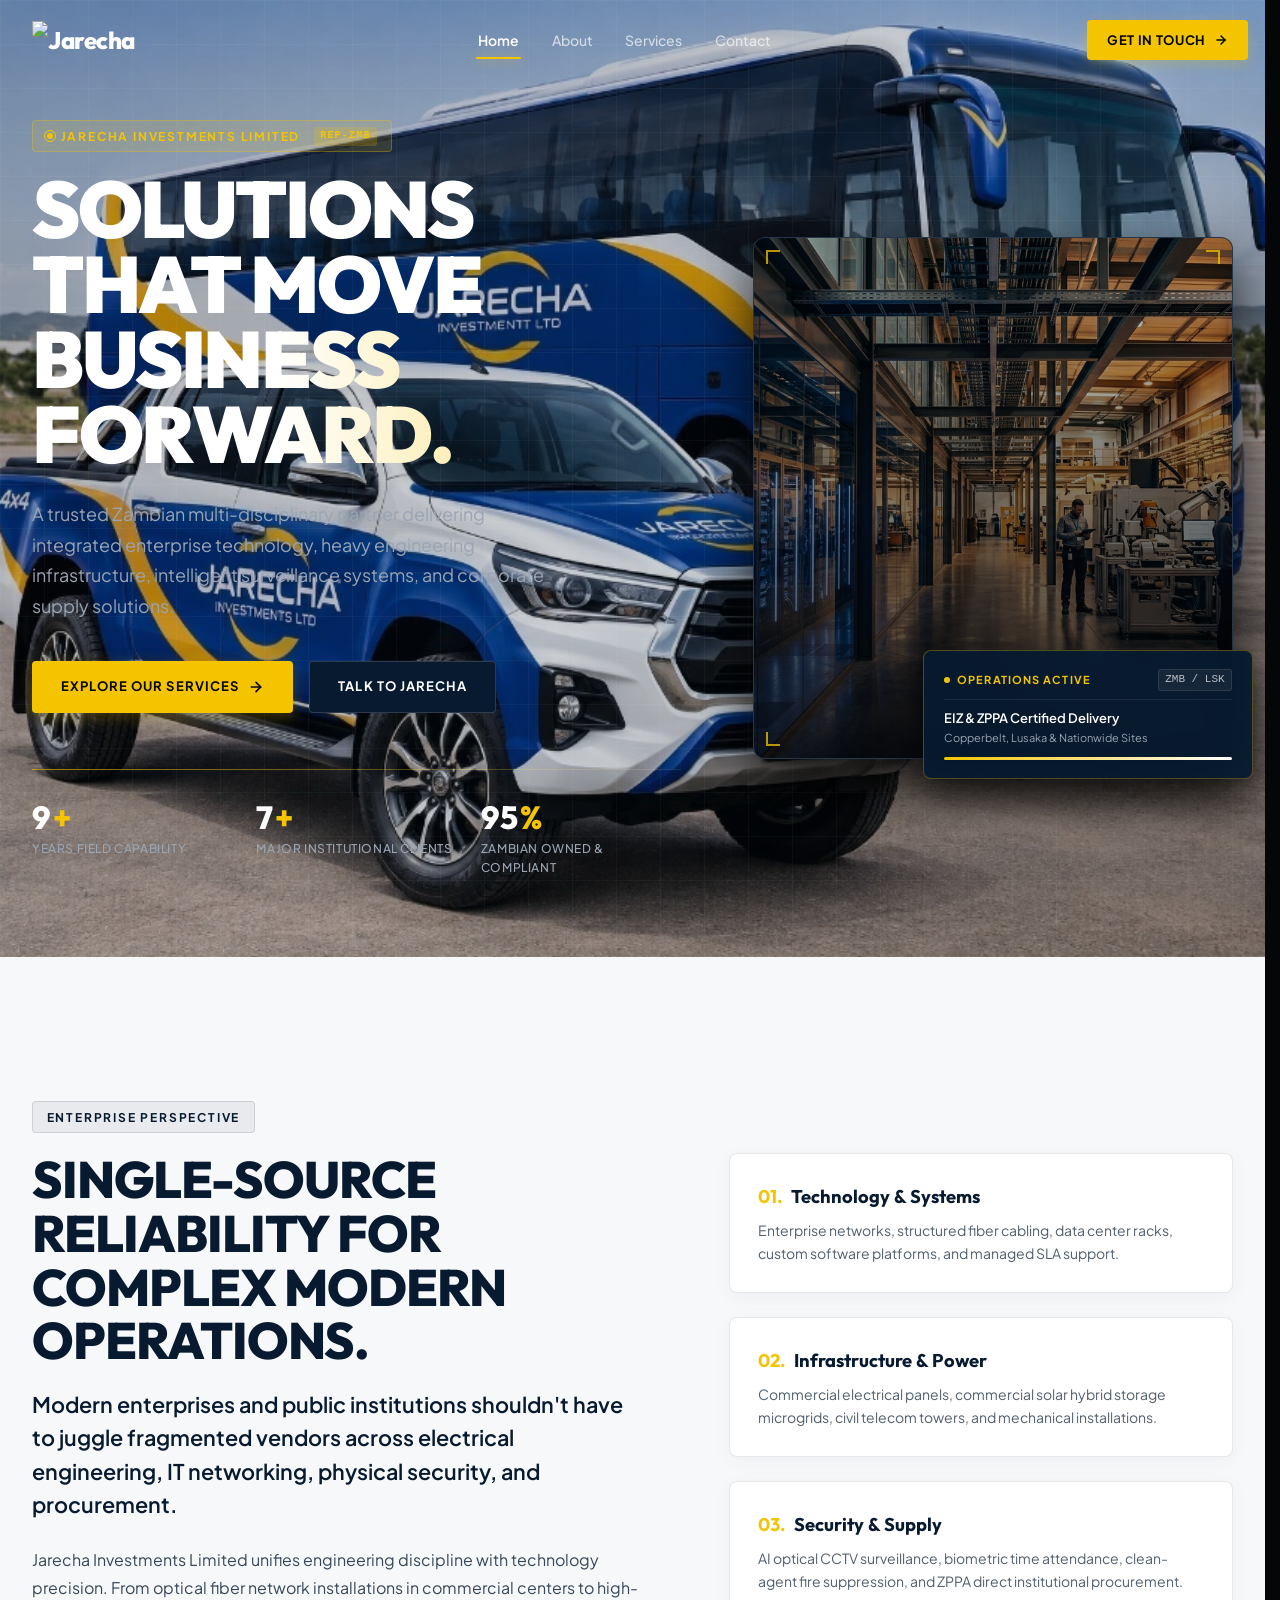
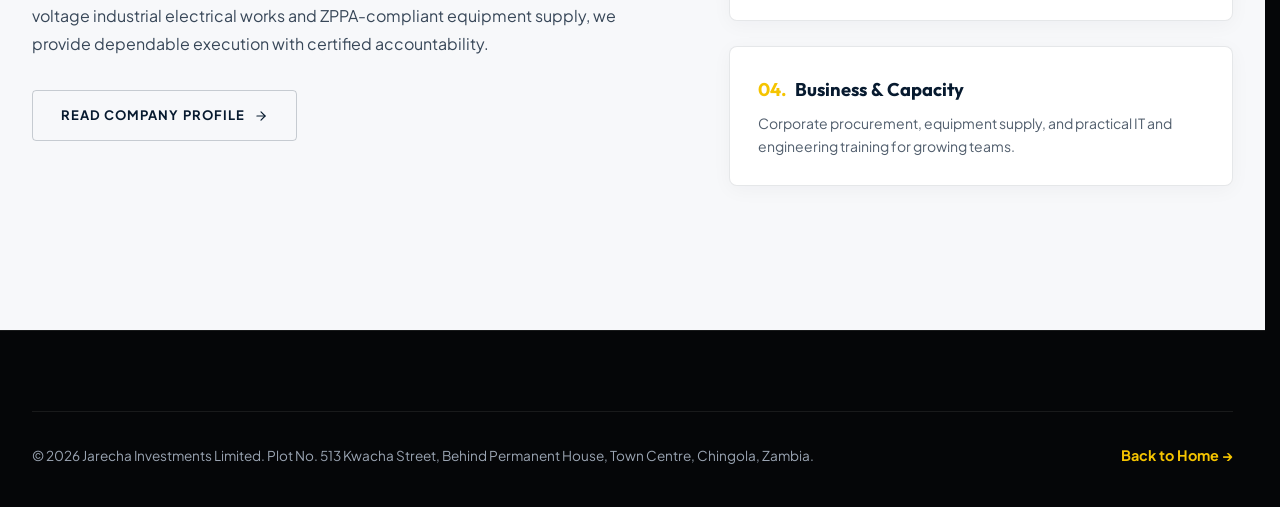
==== commit 8644032d: "Update index.html" ====
--- a/index.html
+++ b/index.html
@@ -124,7 +124,7 @@
         <div class="hero-media-wrapper hero-seq-item hero-seq-media">
           <div class="hero-image-card">
             <div class="hero-scanline"></div>
-            <img src="images/jarecha-hilux-and-bus.JPEG" alt="Jarecha Investments Ltd branded Hilux and bus" class="hero-main-img" fetchpriority="high" />
+            <img src="images/hero.jpg" alt="Jarecha Investments Ltd branded Hilux and bus" class="hero-main-img" fetchpriority="high" />
             <div class="hero-image-overlay"></div>
             <div class="hero-corner-decorations">
               <span class="corner tl"></span>
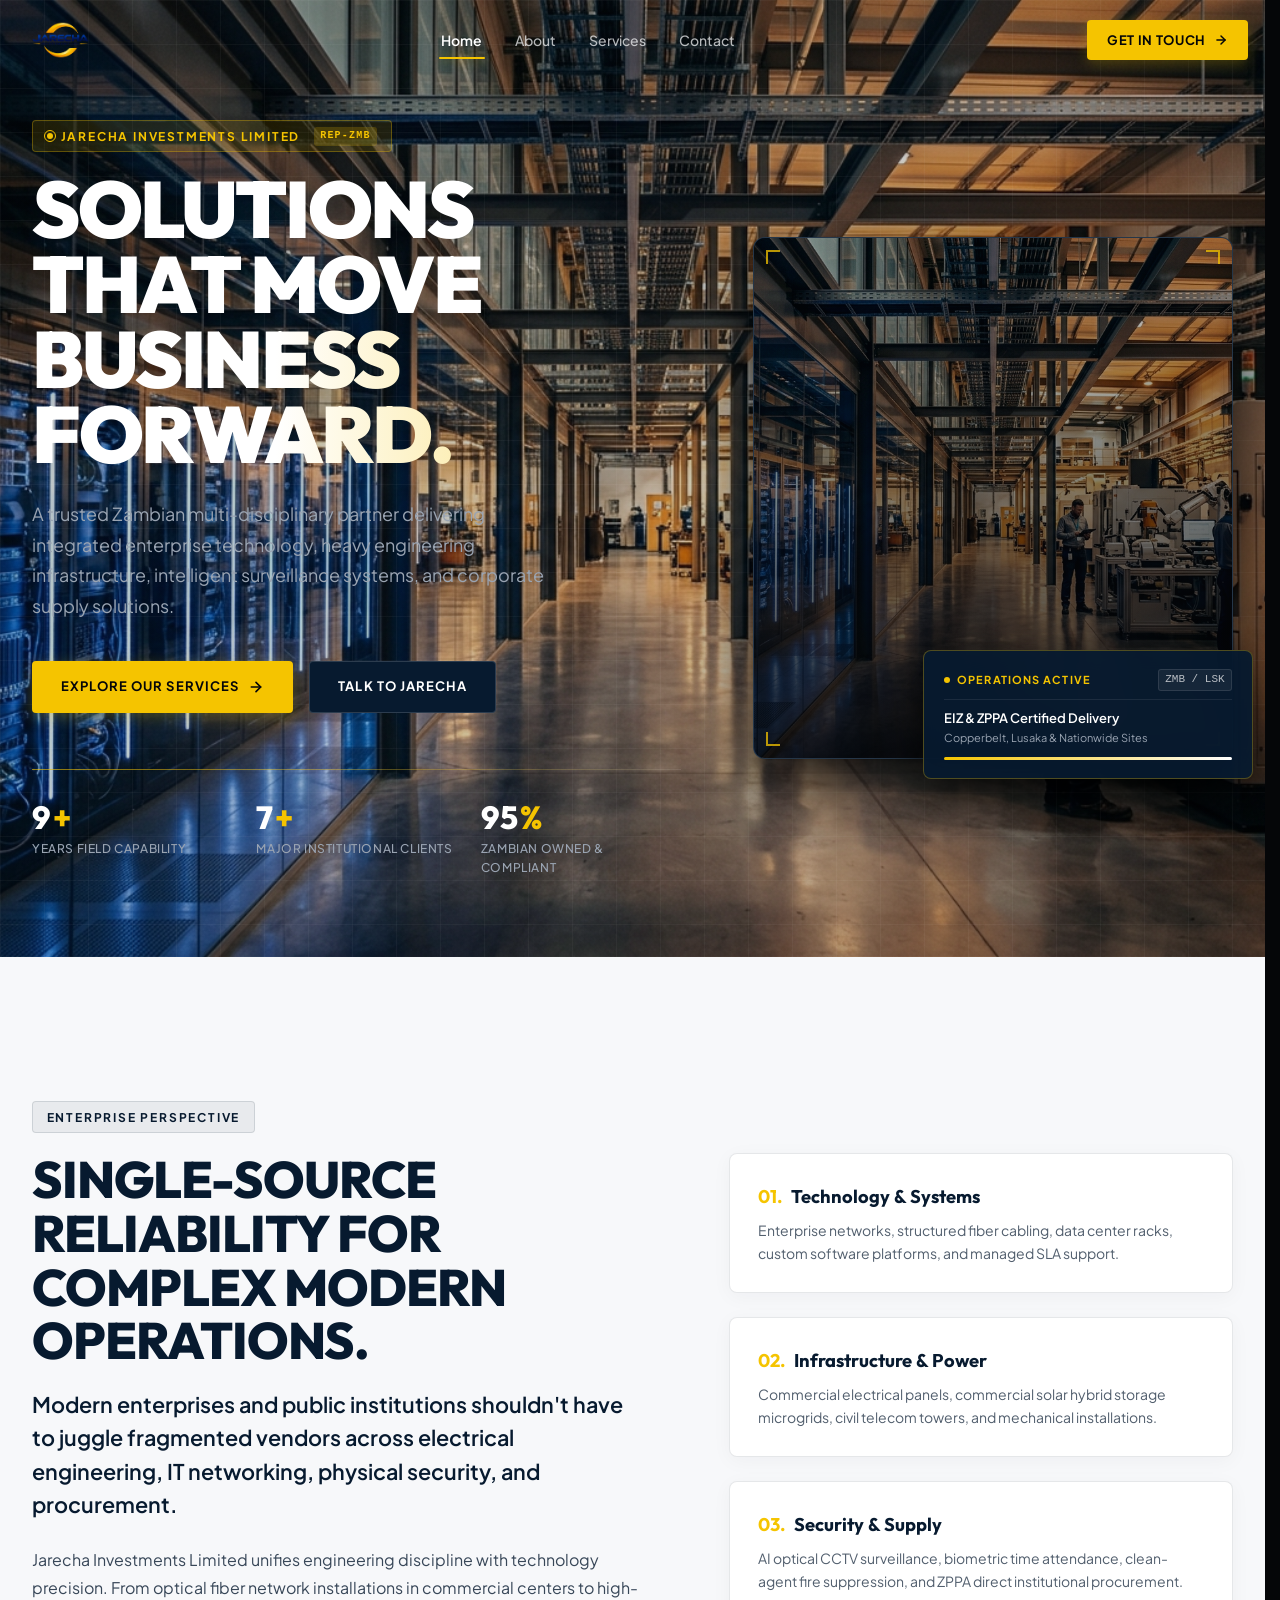
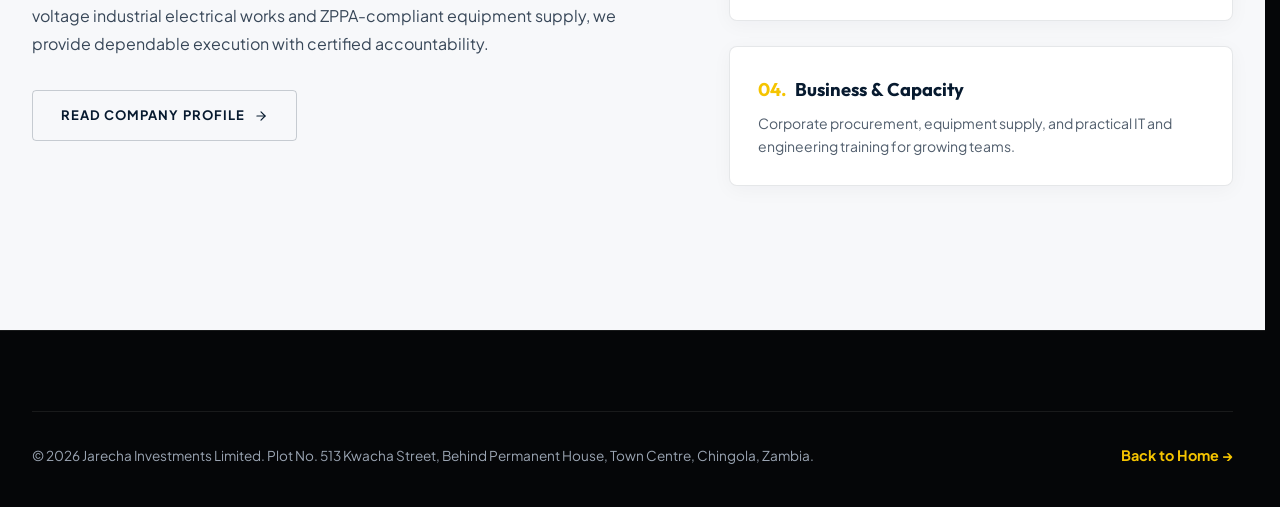
==== commit 0720b59b: "Update index.html" ====
--- a/index.html
+++ b/index.html
@@ -27,7 +27,7 @@
   <header class="navbar" id="main-navbar">
     <div class="container nav-container">
       <a href="index.html" class="brand-logo" aria-label="Jarecha Investments Home">
-        <img src="images/jarecha-logo-transparent.png" alt="Jarecha Investments Ltd" class="brand-logo-img" />
+        <img src="images/jarecha-logo-transparent.PNG" alt="Jarecha Investments Ltd" class="brand-logo-img" />
       </a>
 
       <!-- Desktop Nav Links -->
--- a/css/style.css
+++ b/css/style.css
@@ -546,7 +546,7 @@
   background-color: var(--black);
   background-image: 
     linear-gradient(135deg, rgba(5, 6, 8, 0.28) 0%, rgba(7, 26, 47, 0.2) 55%, rgba(5, 6, 8, 0.38) 100%),
-    url('../images/jarecha-hilux-and-bus.JPEG');
+    url('../images/hero.jpg');
   background-size: cover;
   background-position: center;
   background-repeat: no-repeat;
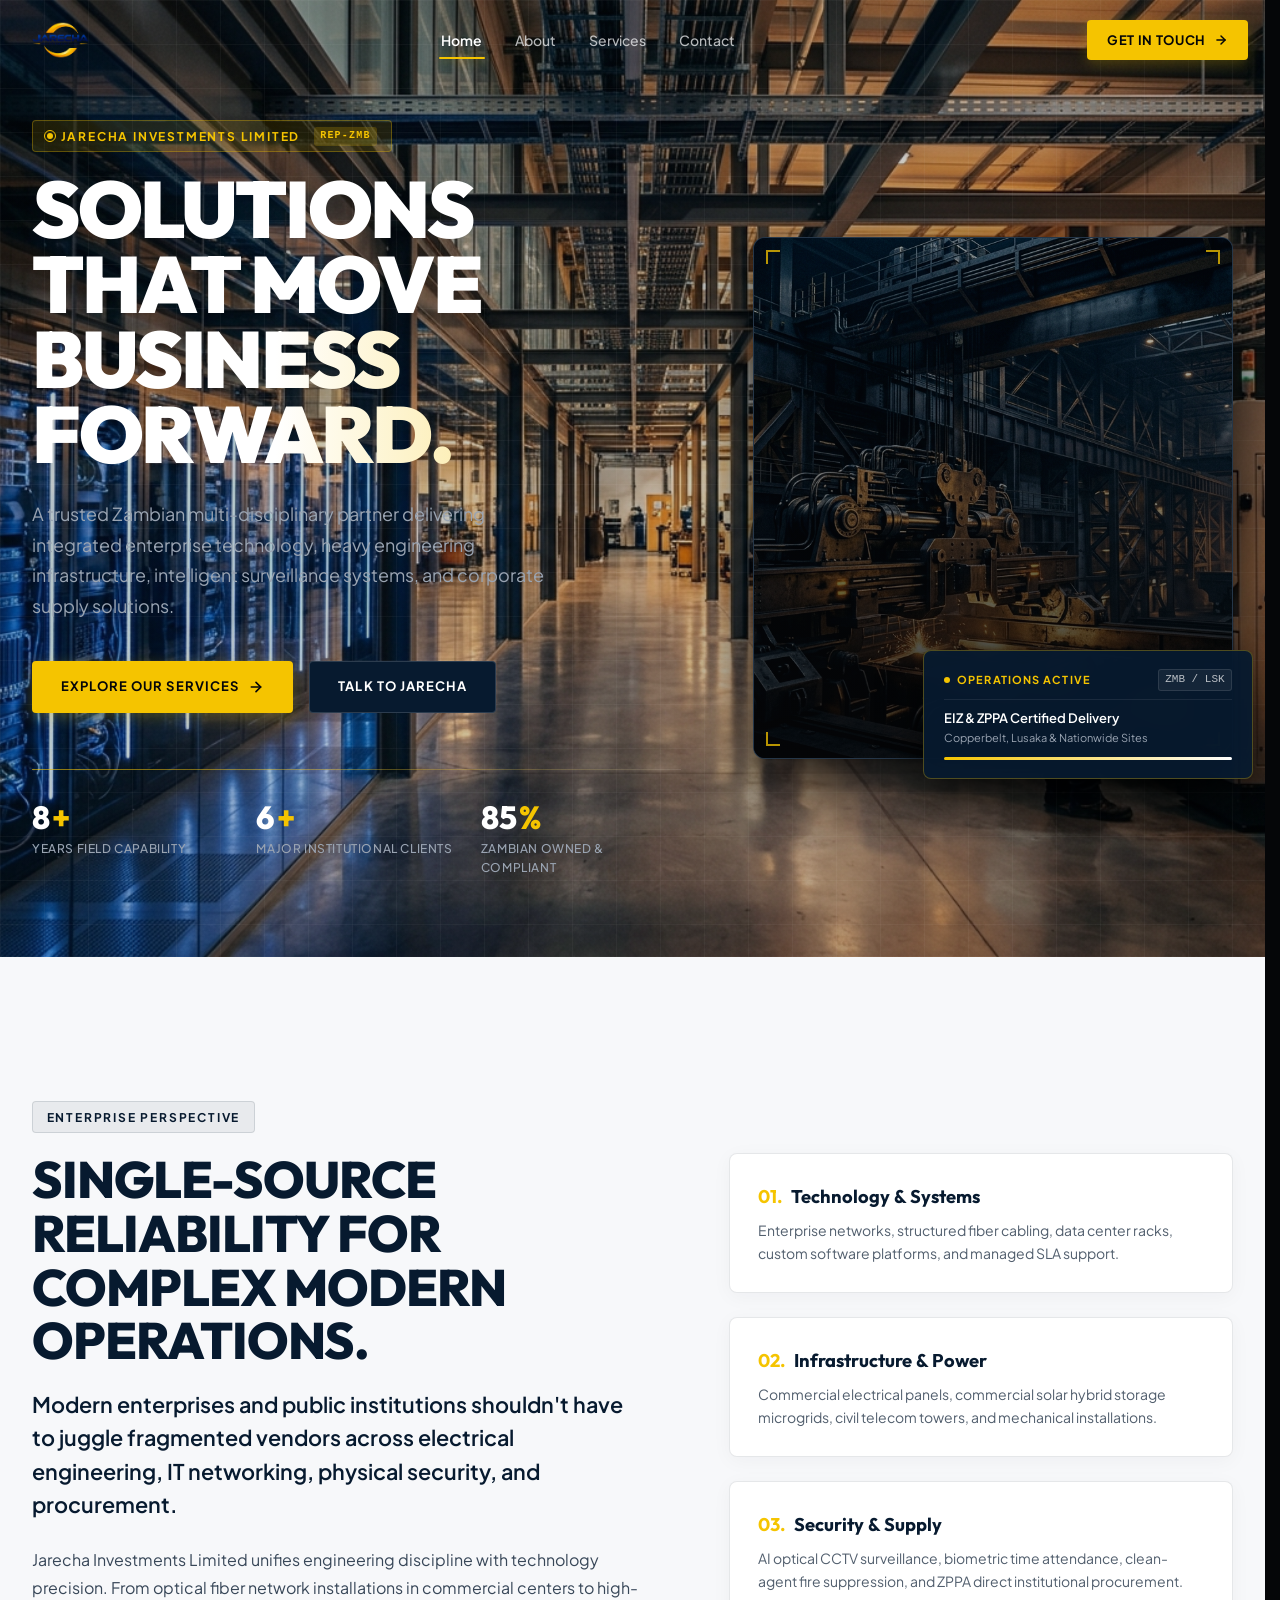
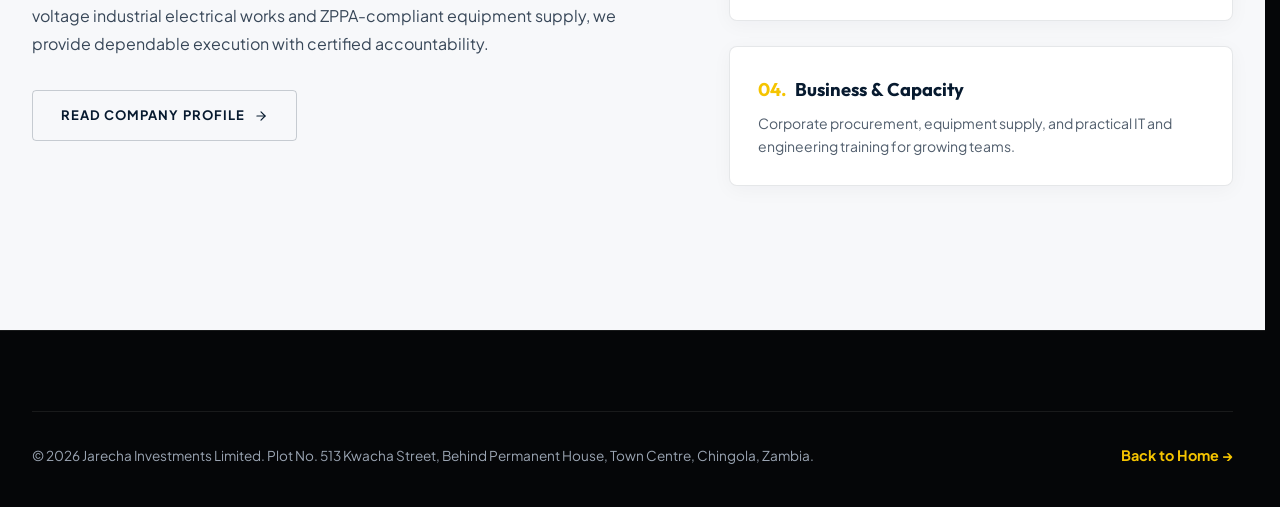
==== commit 7a385afe: "Update index.html" ====
--- a/index.html
+++ b/index.html
@@ -124,7 +124,7 @@
         <div class="hero-media-wrapper hero-seq-item hero-seq-media">
           <div class="hero-image-card">
             <div class="hero-scanline"></div>
-            <img src="images/hero.jpg" alt="Jarecha Investments Ltd branded Hilux and bus" class="hero-main-img" fetchpriority="high" />
+            <img src="images/engineering.jpg" alt="Jarecha Investments Ltd branded Hilux and bus" class="hero-main-img" fetchpriority="high" />
             <div class="hero-image-overlay"></div>
             <div class="hero-corner-decorations">
               <span class="corner tl"></span>
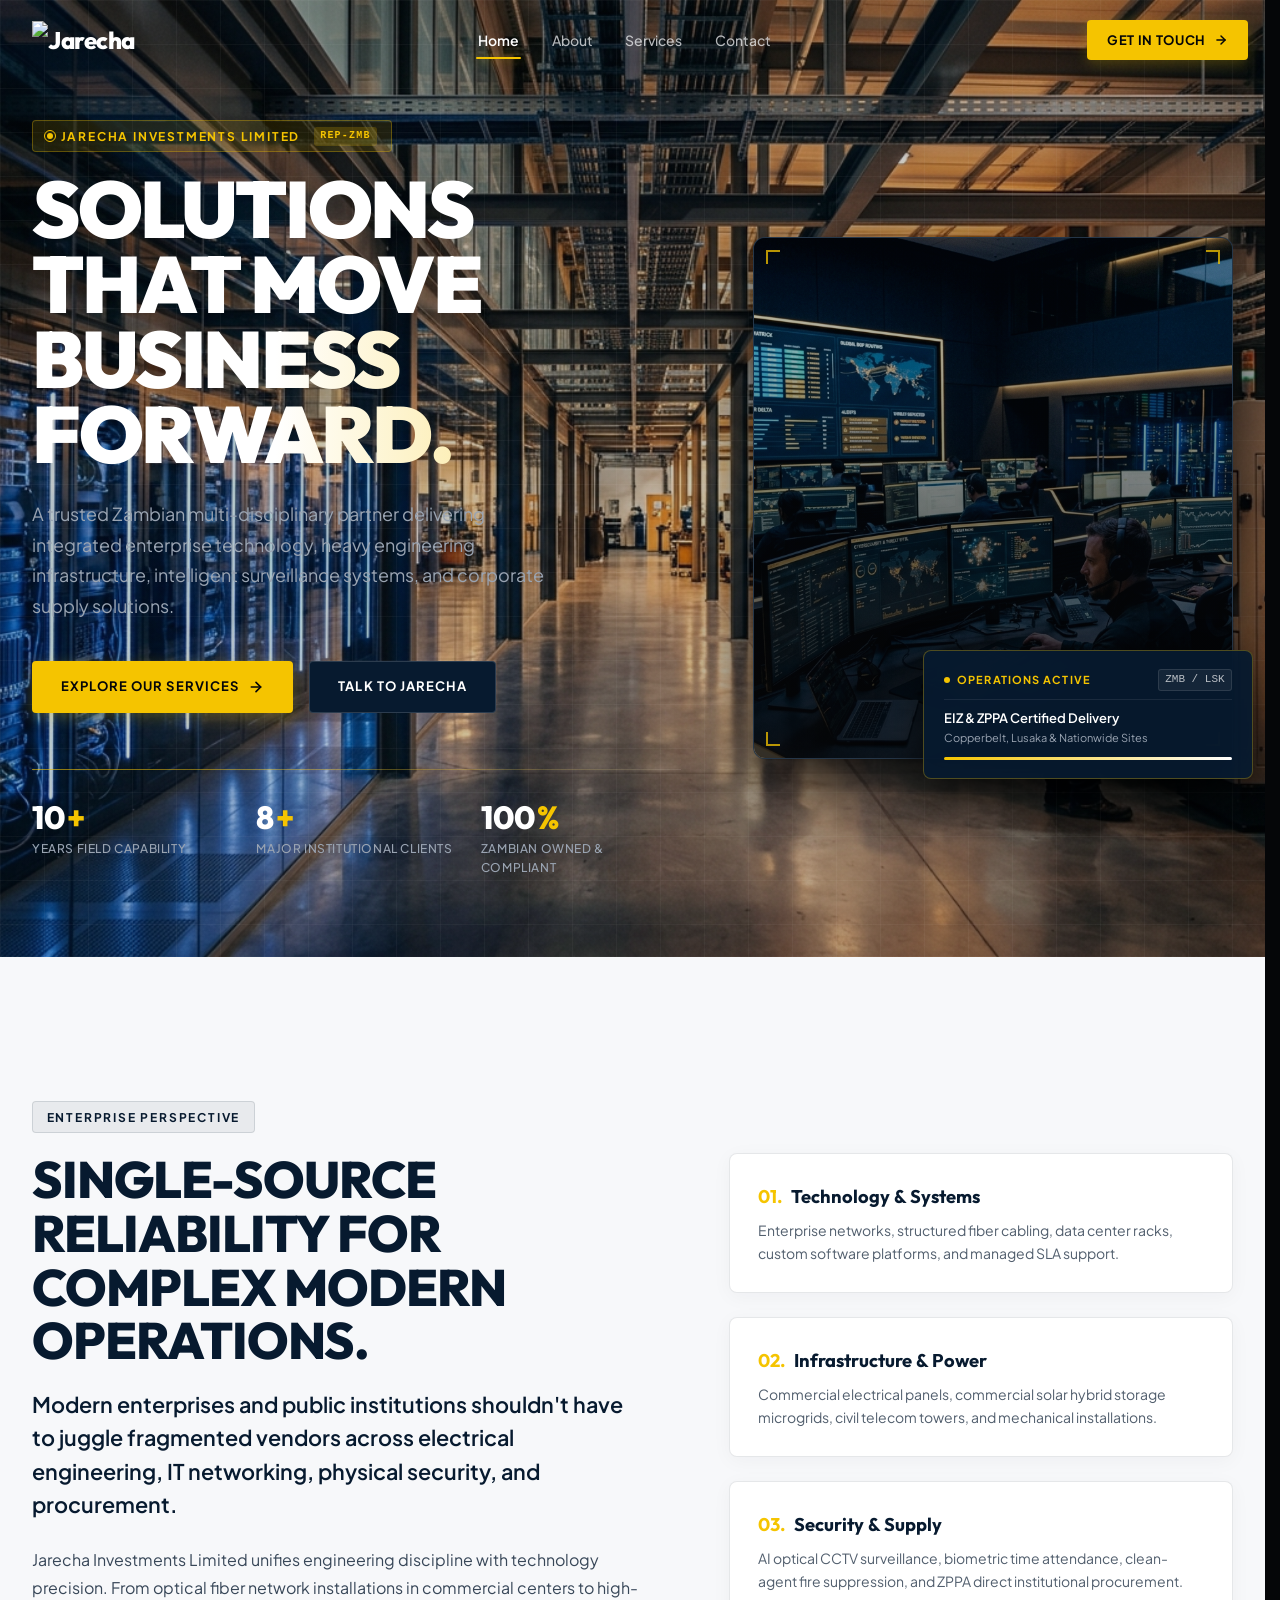
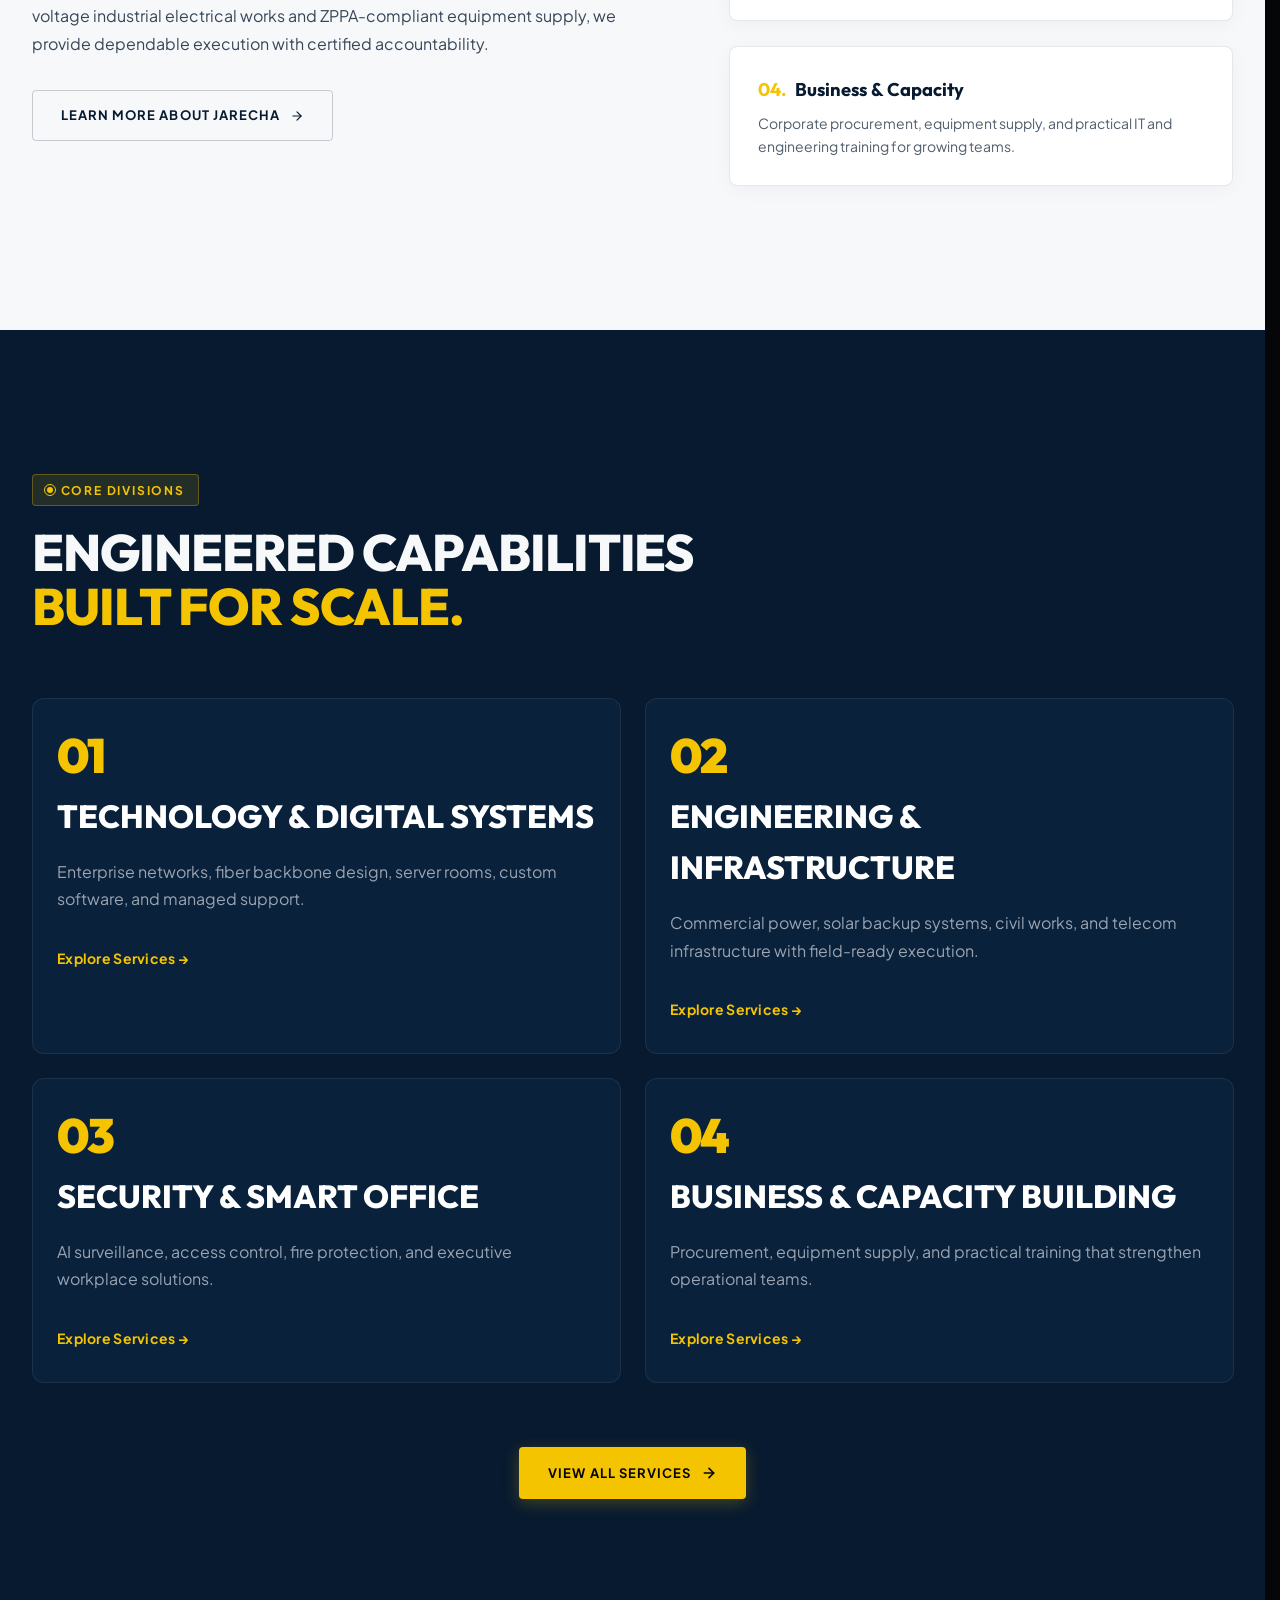
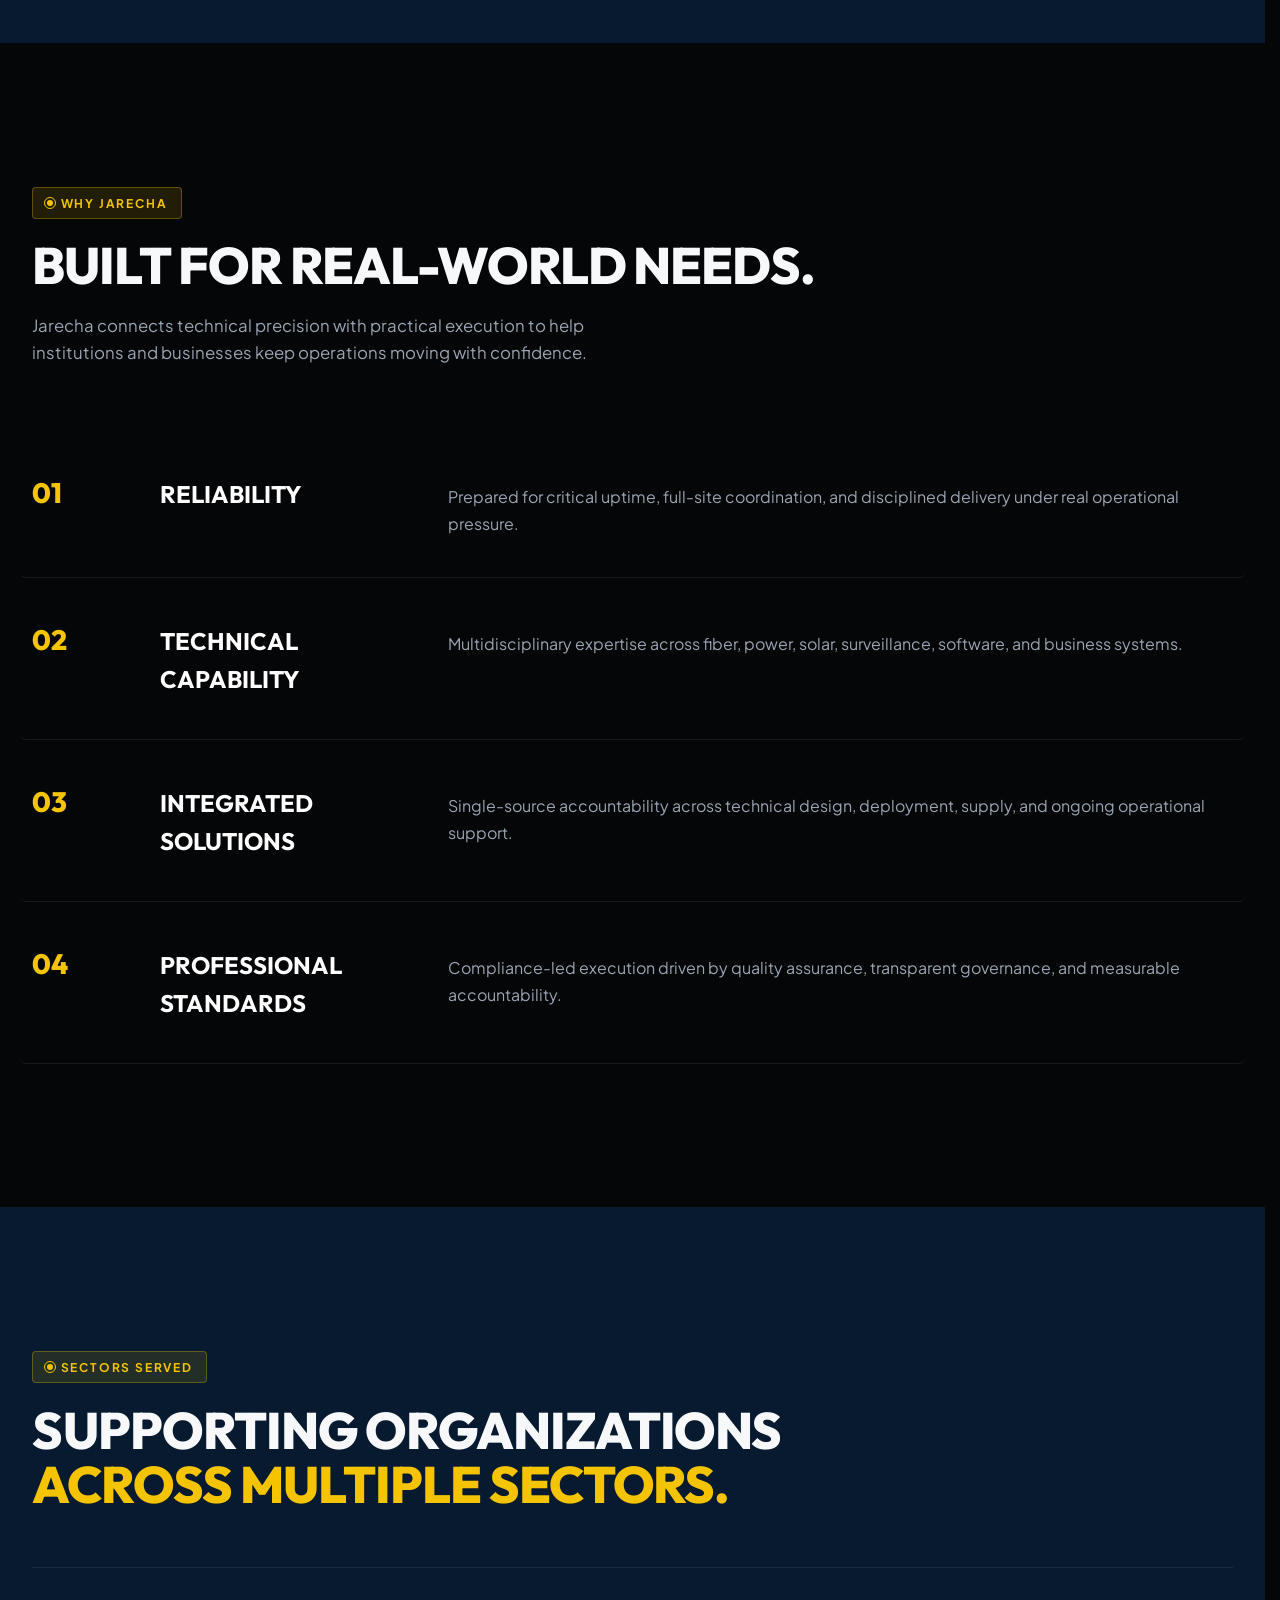
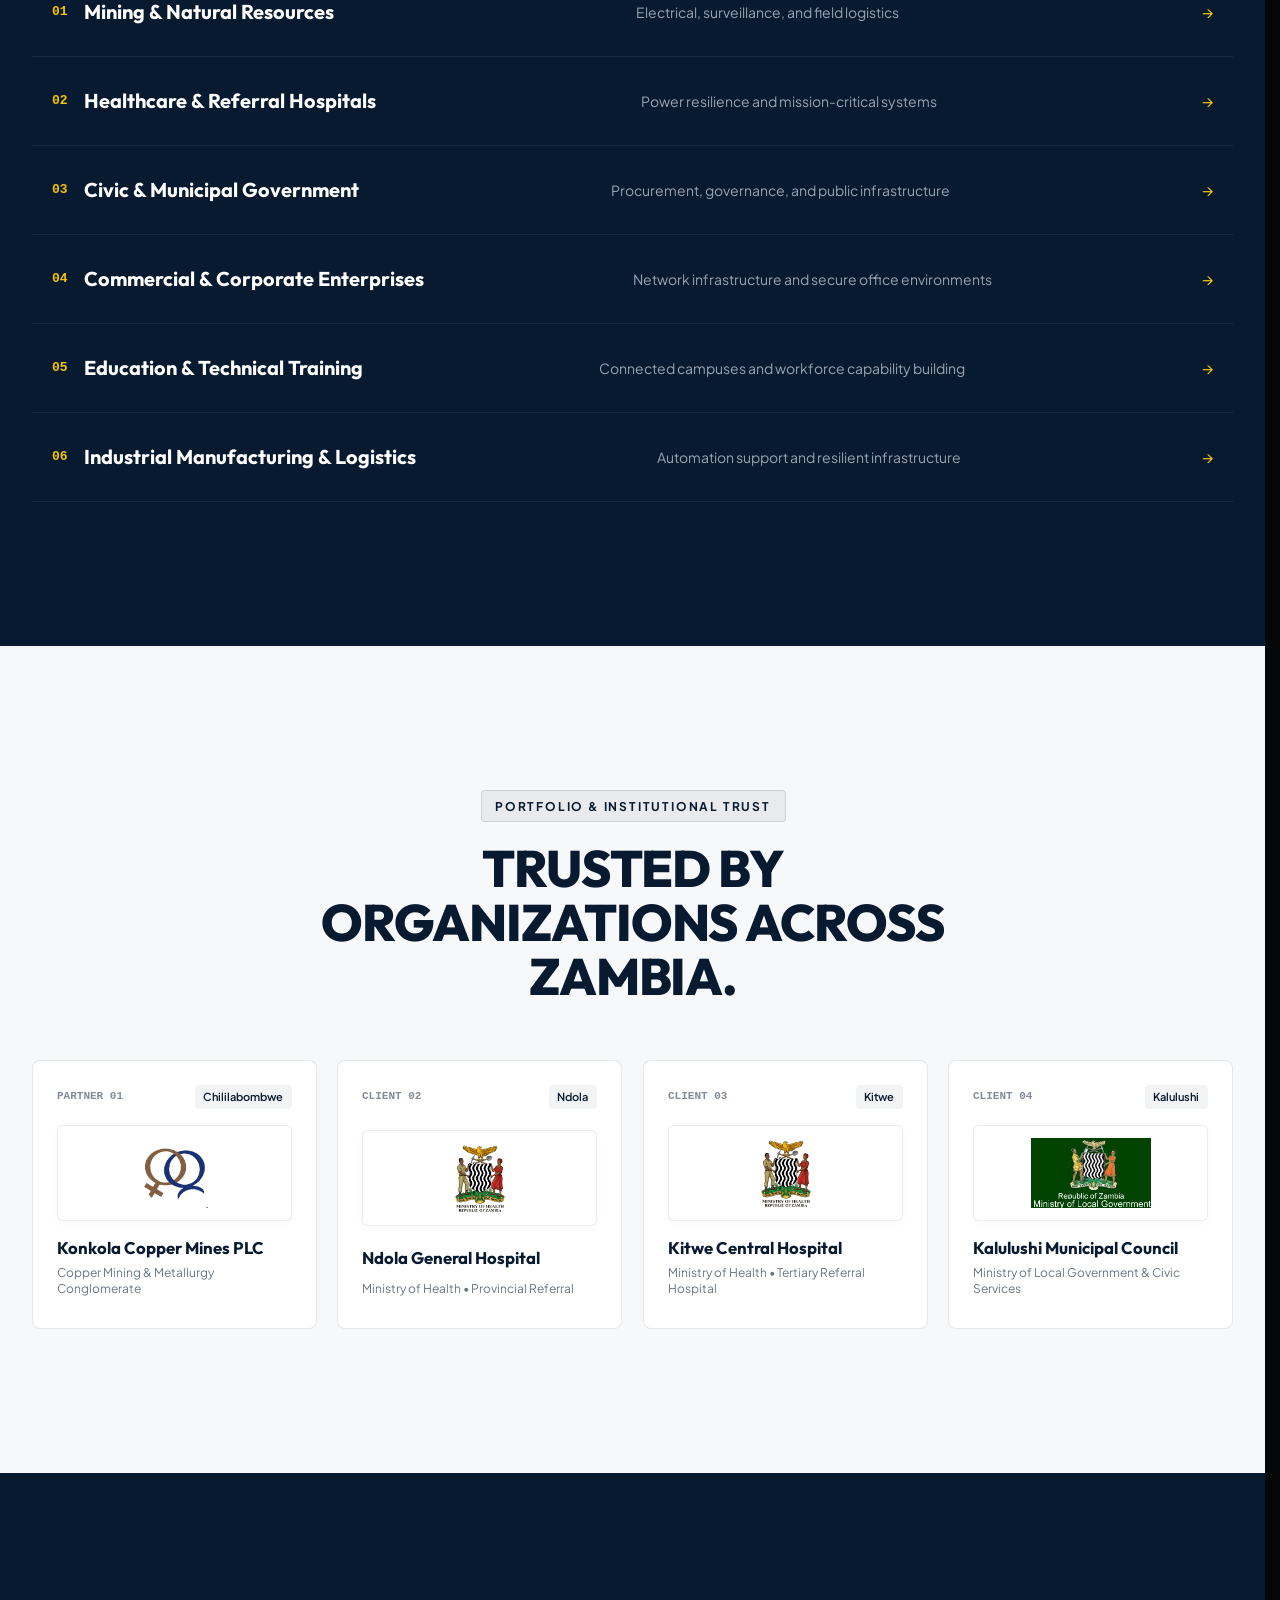
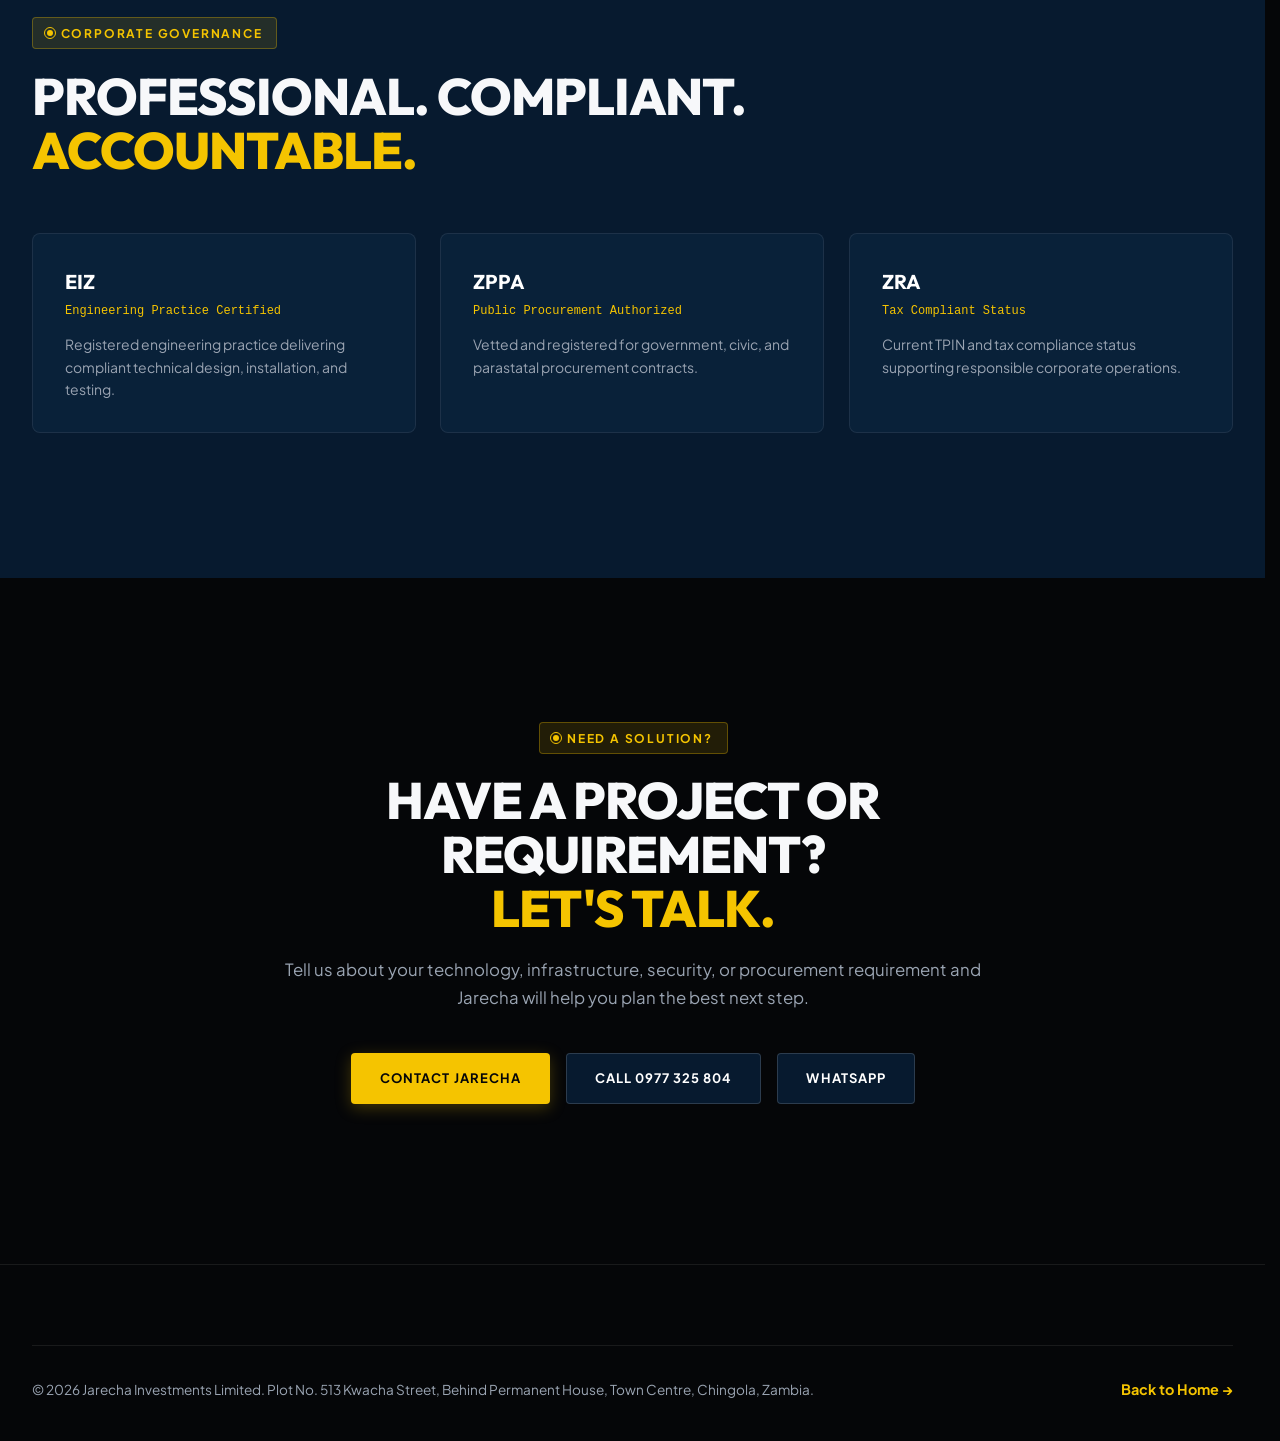
==== commit 90c1ece3: "Add files via upload" ====
--- a/index.html
+++ b/index.html
@@ -27,7 +27,7 @@
   <header class="navbar" id="main-navbar">
     <div class="container nav-container">
       <a href="index.html" class="brand-logo" aria-label="Jarecha Investments Home">
-        <img src="images/jarecha-logo-transparent.PNG" alt="Jarecha Investments Ltd" class="brand-logo-img" />
+        <img src="images/jarecha-logo-transparent.png" alt="Jarecha Investments Ltd" class="brand-logo-img" />
       </a>
 
       <!-- Desktop Nav Links -->
@@ -124,7 +124,7 @@
         <div class="hero-media-wrapper hero-seq-item hero-seq-media">
           <div class="hero-image-card">
             <div class="hero-scanline"></div>
-            <img src="images/engineering.jpg" alt="Jarecha Investments Ltd branded Hilux and bus" class="hero-main-img" fetchpriority="high" />
+            <img src="images/tech-digital.jpg" alt="Jarecha Investments Ltd digital operations and technology control room" class="hero-main-img" fetchpriority="high" />
             <div class="hero-image-overlay"></div>
             <div class="hero-corner-decorations">
               <span class="corner tl"></span>
@@ -153,7 +153,7 @@
       </div>
     </section>
 
-    <!-- 2. INTRO SECTION (LIGHT) -->
+    <!-- 2. INTRO SECTION -->
     <section id="intro" class="section-padding bg-light">
       <div class="container">
         <div class="badge badge-navy reveal-on-scroll">
@@ -172,7 +172,7 @@
               Jarecha Investments Limited unifies engineering discipline with technology precision. From optical fiber network installations in commercial centers to high-voltage industrial electrical works and ZPPA-compliant equipment supply, we provide dependable execution with certified accountability.
             </p>
             <a href="about.html" class="btn btn-outline-light">
-              <span>Read Company Profile</span>
+              <span>Learn More About Jarecha</span>
               <svg style="width:14px;height:14px;" viewBox="0 0 24 24" fill="none" stroke="currentColor" stroke-width="2" stroke-linecap="round" stroke-linejoin="round">
                 <line x1="5" y1="12" x2="19" y2="12"></line>
                 <polyline points="12 5 19 12 12 19"></polyline>
@@ -182,46 +182,27 @@
 
           <div class="intro-pillars stagger-group">
             <div class="pillar-card">
-              <h3 class="pillar-title">
-                <span class="text-yellow">01.</span> Technology & Systems
-              </h3>
-              <p class="pillar-desc">
-                Enterprise networks, structured fiber cabling, data center racks, custom software platforms, and managed SLA support.
-              </p>
-            </div>
-
+              <h3 class="pillar-title"><span class="text-yellow">01.</span> Technology & Systems</h3>
+              <p class="pillar-desc">Enterprise networks, structured fiber cabling, data center racks, custom software platforms, and managed SLA support.</p>
+            </div>
             <div class="pillar-card">
-              <h3 class="pillar-title">
-                <span class="text-yellow">02.</span> Infrastructure & Power
-              </h3>
-              <p class="pillar-desc">
-                Commercial electrical panels, commercial solar hybrid storage microgrids, civil telecom towers, and mechanical installations.
-              </p>
-            </div>
-
+              <h3 class="pillar-title"><span class="text-yellow">02.</span> Infrastructure & Power</h3>
+              <p class="pillar-desc">Commercial electrical panels, commercial solar hybrid storage microgrids, civil telecom towers, and mechanical installations.</p>
+            </div>
             <div class="pillar-card">
-              <h3 class="pillar-title">
-                <span class="text-yellow">03.</span> Security & Supply
-              </h3>
-              <p class="pillar-desc">
-                AI optical CCTV surveillance, biometric time attendance, clean-agent fire suppression, and ZPPA direct institutional procurement.
-              </p>
-            </div>
-
+              <h3 class="pillar-title"><span class="text-yellow">03.</span> Security & Supply</h3>
+              <p class="pillar-desc">AI optical CCTV surveillance, biometric time attendance, clean-agent fire suppression, and ZPPA direct institutional procurement.</p>
+            </div>
             <div class="pillar-card">
-              <h3 class="pillar-title">
-                <span class="text-yellow">04.</span> Business & Capacity
-              </h3>
-              <p class="pillar-desc">
-                Corporate procurement, equipment supply, and practical IT and engineering training for growing teams.
-              </p>
-            </div>
-          </div>
-        </div>
-      </div>
-    </section>
-
-    <!-- 3. SERVICES SECTION (NAVY) -->
+              <h3 class="pillar-title"><span class="text-yellow">04.</span> Business & Capacity</h3>
+              <p class="pillar-desc">Corporate procurement, equipment supply, and practical IT and engineering training for growing teams.</p>
+            </div>
+          </div>
+        </div>
+      </div>
+    </section>
+
+    <!-- 3. SERVICES OVERVIEW -->
     <section id="services" class="section-padding bg-navy">
       <div class="container">
         <div class="badge badge-yellow reveal-on-scroll">
@@ -234,85 +215,39 @@
           <span class="text-yellow">BUILT FOR SCALE.</span>
         </h2>
 
-        <!-- DIVISION 01: Technology & Digital -->
-        <div class="service-group-row reveal-on-scroll">
-          <div>
+        <div class="service-overview-grid stagger-group">
+          <div class="overview-service-card">
             <div class="service-group-num">01</div>
             <h3 class="service-group-title">Technology & Digital Systems</h3>
-            <p class="service-group-desc">
-              From enterprise data centers to high-bandwidth optical fiber backbone distribution and custom internal web applications, we engineer mission-critical digital foundations.
-            </p>
-
-          </div>
-
-          <div class="service-img-wrapper has-secondary">
-            <img src="images/ict-computer-components.png" alt="Jarecha Investments Ltd ICT computer components and accessories" loading="lazy" />
-            <div class="service-secondary-thumb">
-              <img src="images/ict-office-equipment.png" alt="Jarecha Investments Ltd office technology equipment" loading="lazy" />
-              <span class="service-secondary-tag">Workplace Tech</span>
-            </div>
-          </div>
-        </div>
-
-        <!-- DIVISION 02: Engineering & Infrastructure (Reversed layout) -->
-        <div class="service-group-row reverse reveal-on-scroll">
-          <div>
+            <p class="service-group-desc">Enterprise networks, fiber backbone design, server rooms, custom software, and managed support.</p>
+            <a href="services.html" class="text-link">Explore Services →</a>
+          </div>
+
+          <div class="overview-service-card">
             <div class="service-group-num">02</div>
             <h3 class="service-group-title">Engineering & Infrastructure</h3>
-            <p class="service-group-desc">
-              EIZ-compliant heavy industrial power distribution, commercial solar backup arrays with LiFePO4 storage, and precision civil telecommunications works.
-            </p>
-
-          </div>
-
-          <div class="service-img-wrapper has-secondary">
-            <img src="images/solar-installation-services.png" alt="Jarecha Investments Ltd solar installation and engineering services" loading="lazy" />
-            <div class="service-secondary-thumb">
-              <img src="images/solar-systems-installation.png" alt="Jarecha Investments Ltd solar inverter and installation" loading="lazy" />
-              <span class="service-secondary-tag">Solar Arrays</span>
-            </div>
-          </div>
-        </div>
-
-        <!-- DIVISION 03: Security & Smart Office -->
-        <div class="service-group-row reveal-on-scroll">
-          <div>
+            <p class="service-group-desc">Commercial power, solar backup systems, civil works, and telecom infrastructure with field-ready execution.</p>
+            <a href="services.html" class="text-link">Explore Services →</a>
+          </div>
+
+          <div class="overview-service-card">
             <div class="service-group-num">03</div>
             <h3 class="service-group-title">Security & Smart Office</h3>
-            <p class="service-group-desc">
-              Protecting corporate premises, mine sites, hospital wings, and administrative buildings with intelligent AI optical sensors, biometric turnstiles, and automated fire protection.
-            </p>
-
-          </div>
-
-          <div class="service-img-wrapper">
-            <img src="images/network-cameras.png" alt="Jarecha Investments Ltd CCTV and network cameras" loading="lazy" />
-          </div>
-        </div>
-
-        <!-- DIVISION 04: Business & Capacity Building (Reversed layout) -->
-        <div class="service-group-row reverse reveal-on-scroll">
-          <div>
+            <p class="service-group-desc">AI surveillance, access control, fire protection, and executive workplace solutions.</p>
+            <a href="services.html" class="text-link">Explore Services →</a>
+          </div>
+
+          <div class="overview-service-card">
             <div class="service-group-num">04</div>
             <h3 class="service-group-title">Business & Capacity Building</h3>
-            <p class="service-group-desc">
-              ZPPA-authorized procurement of enterprise hardware, PPE, and consumables paired with customized corporate training programs that elevate internal staff competence.
-            </p>
-
-          </div>
-
-          <div class="service-img-wrapper has-secondary">
-            <img src="images/jarecha-office-furniture-delivery.png" alt="Jarecha Investments Ltd office furniture delivery" loading="lazy" />
-            <div class="service-secondary-thumb">
-              <img src="images/jarecha-branding-vehicles.png" alt="Jarecha Investments Ltd branded company vehicles" loading="lazy" />
-              <span class="service-secondary-tag">Branding</span>
-            </div>
+            <p class="service-group-desc">Procurement, equipment supply, and practical training that strengthen operational teams.</p>
+            <a href="services.html" class="text-link">Explore Services →</a>
           </div>
         </div>
 
         <div style="text-align: center; margin-top: 4rem;">
           <a href="services.html" class="btn btn-primary">
-            <span>Explore Comprehensive Service Matrix</span>
+            <span>View All Services</span>
             <svg style="width:16px;height:16px;" viewBox="0 0 24 24" fill="none" stroke="currentColor" stroke-width="2.5" stroke-linecap="round" stroke-linejoin="round">
               <line x1="5" y1="12" x2="19" y2="12"></line>
               <polyline points="12 5 19 12 12 19"></polyline>
@@ -322,132 +257,45 @@
       </div>
     </section>
 
-    <!-- 4. SERVICE FEATURE SPOTLIGHT (LIGHT) -->
-    <section class="section-padding bg-light">
-      <div class="container">
-        <div class="spotlight-grid">
-          <div class="reveal-on-scroll reveal-fade-left">
-            <div class="badge badge-navy">
-              <span>Engineering Execution</span>
-            </div>
-            <h2 class="heading-section text-navy">
-              BUILT FOR HIGH UPTIME & REAL-WORLD RIGOR.
-            </h2>
-            <p style="font-size: 1.05rem; color: rgba(7, 26, 47, 0.8); line-height: 1.7; margin-bottom: 1.5rem;">
-              Every deployment by Jarecha is engineered with strict attention to electrical standards, thermal dynamics, system redundancy, and long-term serviceability.
-            </p>
-            <p style="font-size: 0.9375rem; color: rgba(7, 26, 47, 0.7); line-height: 1.65; margin-bottom: 2rem;">
-              Whether deploying remote solar microgrids on the Copperbelt or installing structured data networks in high-density hospitals, our technical leads maintain strict quality control.
-            </p>
-            <a href="contact.html" class="btn btn-outline-light">
-              <span>Request Technical Consultation</span>
-            </a>
-          </div>
-
-          <div class="spotlight-card reveal-on-scroll reveal-fade-right">
-            <h3 style="font-family: var(--font-display); font-size: 1.35rem; font-weight: 700; color: var(--navy); margin-bottom: 1rem;">
-              Enterprise Quality Commitments
-            </h3>
-            <div class="spotlight-features stagger-group">
-              <div class="feat-box">
-                <div class="feat-box-title">EIZ Professional Practice</div>
-                <div class="feat-box-text">Engineered in compliance with Zambian electrical and civil regulations.</div>
-              </div>
-              <div class="feat-box">
-                <div class="feat-box-title">Tier-1 OEM Components</div>
-                <div class="feat-box-text">Direct genuine manufacturer sourcing with valid warranty coverage.</div>
-              </div>
-              <div class="feat-box">
-                <div class="feat-box-title">24/7 Rapid Field Support</div>
-                <div class="feat-box-text">On-call technical dispatch teams for critical client infrastructure.</div>
-              </div>
-              <div class="feat-box">
-                <div class="feat-box-title">ZPPA Listed Supplier</div>
-                <div class="feat-box-text">Fully vetted and authorized for public and institutional tenders.</div>
-              </div>
-            </div>
-          </div>
-        </div>
-      </div>
-    </section>
-
-    <!-- 5. WHY JARECHA (BLACK) -->
+    <!-- 4. WHY JARECHA -->
     <section id="why-us" class="section-padding bg-black">
       <div class="container">
         <div class="badge badge-yellow reveal-on-scroll">
           <span class="badge-dot"></span>
-          <span>Strategic Advantage</span>
-        </div>
-
-        <h2 class="heading-section text-white reveal-on-scroll">
-          BUILT FOR REAL-WORLD NEEDS.
-        </h2>
-        <p class="reveal-on-scroll" style="font-size: 1.1rem; color: var(--muted); max-width: 600px;">
-          Four foundational pillars that govern every engagement, quotation, project timeline, and field execution.
+          <span>Why Jarecha</span>
+        </div>
+
+        <h2 class="heading-section text-white reveal-on-scroll">BUILT FOR REAL-WORLD NEEDS.</h2>
+        <p class="reveal-on-scroll" style="font-size: 1.05rem; color: var(--muted); max-width: 640px; margin-bottom: 3rem;">
+          Jarecha connects technical precision with practical execution to help institutions and businesses keep operations moving with confidence.
         </p>
 
         <div class="principles-list stagger-group">
-          <!-- 01 -->
           <div class="principle-row">
             <div class="principle-num">01</div>
             <div class="principle-title">Reliability</div>
-            <div class="principle-desc">
-              We know downtime in a mine, hospital, or data center costs lives and capital. Our systems are built with failover redundancies, surge protection, and clear preventative maintenance cycles.
-            </div>
-          </div>
-
-          <!-- 02 -->
+            <div class="principle-desc">Prepared for critical uptime, full-site coordination, and disciplined delivery under real operational pressure.</div>
+          </div>
           <div class="principle-row">
             <div class="principle-num">02</div>
             <div class="principle-title">Technical Capability</div>
-            <div class="principle-desc">
-              Our multidisciplinary engineers hold certifications across fiber splicing, heavy commercial electrical distribution, solar engineering, CCTV video analytics, and full-stack software development.
-            </div>
-          </div>
-
-          <!-- 03 -->
+            <div class="principle-desc">Multidisciplinary expertise across fiber, power, solar, surveillance, software, and business systems.</div>
+          </div>
           <div class="principle-row">
             <div class="principle-num">03</div>
             <div class="principle-title">Integrated Solutions</div>
-            <div class="principle-desc">
-              Why coordinate four separate contractors when Jarecha unifies power, communications, access control, and hardware procurement under a single accountable project management structure?
-            </div>
-          </div>
-
-          <!-- 04 -->
+            <div class="principle-desc">Single-source accountability across technical design, deployment, supply, and ongoing operational support.</div>
+          </div>
           <div class="principle-row">
             <div class="principle-num">04</div>
             <div class="principle-title">Professional Standards</div>
-            <div class="principle-desc">
-              Transparent contracting, prompt delivery, EIZ compliance, and rigorous adherence to safety standards (PPE, risk assessments, and environmental protection).
-            </div>
-          </div>
-        </div>
-
-        <!-- Operational Field Dispatch & Mobilization Unit -->
-        <div class="corporate-fleet-card reveal-on-scroll" style="margin-top: 3.5rem;">
-          <div class="fleet-img-container">
-            <img src="images/jarecha-project-delivery-truck.png" alt="Jarecha Investments Ltd project delivery truck" class="fleet-main-img" loading="lazy" />
-            <div class="fleet-overlay"></div>
-            <div class="fleet-telemetry-badge">
-              <span class="pulse-circle"></span>
-              <span>Field Technical Deployment Unit</span>
-            </div>
-          </div>
-          <div class="fleet-meta-bar">
-            <div>
-              <span style="color: var(--yellow); font-family: monospace; font-size: 0.75rem; text-transform: uppercase; letter-spacing: 0.05em;">Direct Site Mobilization</span>
-              <div style="color: #ffffff; font-weight: 700; font-size: 1.05rem; margin-top: 0.2rem;">Self-Sustaining Logistics & Rapid Field Operations</div>
-            </div>
-            <div style="font-size: 0.875rem; color: var(--muted); max-width: 520px; line-height: 1.5;">
-              Our dedicated corporate operations fleet guarantees on-time arrival of precision equipment, fiber test benches, and qualified EIZ engineering personnel directly to your operational premises across Zambia.
-            </div>
-          </div>
-        </div>
-      </div>
-    </section>
-
-    <!-- 6. INDUSTRIES SECTION (NAVY) -->
+            <div class="principle-desc">Compliance-led execution driven by quality assurance, transparent governance, and measurable accountability.</div>
+          </div>
+        </div>
+      </div>
+    </section>
+
+    <!-- 5. INDUSTRIES -->
     <section id="industries" class="section-padding bg-navy">
       <div class="container">
         <div class="badge badge-yellow reveal-on-scroll">
@@ -459,247 +307,85 @@
           SUPPORTING ORGANIZATIONS<br />
           <span class="text-yellow">ACROSS MULTIPLE SECTORS.</span>
         </h2>
-        <p class="reveal-on-scroll" style="font-size: 1.05rem; color: var(--muted); max-width: 650px;">
-          Proven cross-sector expertise adapted to the specialized regulatory, security, and operational realities of Zambian industry.
-        </p>
 
         <div class="industries-list stagger-group">
           <div class="industry-item">
-            <div class="industry-name">
-              <span class="industry-num">01</span>
-              <span>Mining & Natural Resources</span>
-            </div>
-            <div class="industry-detail">Heavy electrical distribution, thermal CCTV, rugged fiber & site safety</div>
+            <div class="industry-name"><span class="industry-num">01</span><span>Mining & Natural Resources</span></div>
+            <div class="industry-detail">Electrical, surveillance, and field logistics</div>
             <div class="industry-arrow">→</div>
           </div>
-
           <div class="industry-item">
-            <div class="industry-name">
-              <span class="industry-num">02</span>
-              <span>Healthcare & Referral Hospitals</span>
-            </div>
-            <div class="industry-detail">Backup power microgrids, patient networks, clean fire protection & server rooms</div>
+            <div class="industry-name"><span class="industry-num">02</span><span>Healthcare & Referral Hospitals</span></div>
+            <div class="industry-detail">Power resilience and mission-critical systems</div>
             <div class="industry-arrow">→</div>
           </div>
-
           <div class="industry-item">
-            <div class="industry-name">
-              <span class="industry-num">03</span>
-              <span>Civic & Municipal Government</span>
-            </div>
-            <div class="industry-detail">ZPPA procurement, public facility surveillance, biometric attendance & civil works</div>
+            <div class="industry-name"><span class="industry-num">03</span><span>Civic & Municipal Government</span></div>
+            <div class="industry-detail">Procurement, governance, and public infrastructure</div>
             <div class="industry-arrow">→</div>
           </div>
-
           <div class="industry-item">
-            <div class="industry-name">
-              <span class="industry-num">04</span>
-              <span>Financial & Corporate Commercial</span>
-            </div>
-            <div class="industry-detail">Enterprise IT networks, access control turnstiles, executive boardroom AV & SLAs</div>
+            <div class="industry-name"><span class="industry-num">04</span><span>Commercial & Corporate Enterprises</span></div>
+            <div class="industry-detail">Network infrastructure and secure office environments</div>
             <div class="industry-arrow">→</div>
           </div>
-
           <div class="industry-item">
-            <div class="industry-name">
-              <span class="industry-num">05</span>
-              <span>Education & Technical Training</span>
-            </div>
-            <div class="industry-detail">Campus optical fiber Wi-Fi, computer lab provisioning & technical capacity building</div>
+            <div class="industry-name"><span class="industry-num">05</span><span>Education & Technical Training</span></div>
+            <div class="industry-detail">Connected campuses and workforce capability building</div>
             <div class="industry-arrow">→</div>
           </div>
-
           <div class="industry-item">
-            <div class="industry-name">
-              <span class="industry-num">06</span>
-              <span>Industrial Manufacturing & Logistics</span>
-            </div>
-            <div class="industry-detail">Motor control centers, solar energy offset, automated gates & fleet tracking</div>
+            <div class="industry-name"><span class="industry-num">06</span><span>Industrial Manufacturing & Logistics</span></div>
+            <div class="industry-detail">Automation support and resilient infrastructure</div>
             <div class="industry-arrow">→</div>
           </div>
         </div>
       </div>
     </section>
 
-    <!-- 7. CLIENTS & PARTNERS (LIGHT) -->
+    <!-- 6. CLIENTS -->
     <section id="clients" class="section-padding bg-light">
       <div class="container">
         <div class="reveal-on-scroll" style="text-align: center; max-width: 700px; margin: 0 auto 3rem;">
           <div class="badge badge-navy">
             <span>Portfolio & Institutional Trust</span>
           </div>
-          <h2 class="heading-section text-navy">
-            TRUSTED BY ORGANIZATIONS ACROSS ZAMBIA.
-          </h2>
-          <p style="font-size: 1rem; color: rgba(7, 26, 47, 0.75);">
-            Delivering technology systems, engineering infrastructure, surveillance, and business services to mining enterprises, provincial referral hospitals, civic municipal councils, and commercial companies.
-          </p>
+          <h2 class="heading-section text-navy">TRUSTED BY ORGANIZATIONS ACROSS ZAMBIA.</h2>
         </div>
 
         <div class="clients-grid stagger-group">
-          <!-- 1: Konkola Copper Mines -->
           <div class="client-card">
-            <div class="client-header">
-              <span class="client-tag">Partner 01</span>
-              <span class="client-loc">Chililabombwe</span>
-            </div>
-            <div class="client-logo-box">
-              <img src="images/clients/konkola-copper-mines.jpg" alt="Konkola Copper Mines PLC Logo" class="client-logo-img" referrerPolicy="no-referrer" />
-            </div>
+            <div class="client-header"><span class="client-tag">Partner 01</span><span class="client-loc">Chililabombwe</span></div>
+            <div class="client-logo-box"><img src="images/clients/konkola-copper-mines.jpg" alt="Konkola Copper Mines PLC Logo" class="client-logo-img" referrerPolicy="no-referrer" /></div>
             <div class="client-name">Konkola Copper Mines PLC</div>
             <div class="client-sub">Copper Mining & Metallurgy Conglomerate</div>
-            <div class="client-footer">
-              <span>Mining & Resources</span>
-              <span style="color:var(--yellow); font-size: 1rem;">●</span>
-            </div>
-          </div>
-
-          <!-- 2: Ndola General Hospital -->
+          </div>
+
           <div class="client-card">
-            <div class="client-header">
-              <span class="client-tag">Client 02</span>
-              <span class="client-loc">Ndola</span>
-            </div>
-            <div class="client-logo-box">
-              <img src="images/clients/ndola-hospital-health.jpg" alt="Ministry of Health - Ndola General Hospital Logo" class="client-logo-img" referrerPolicy="no-referrer" />
-            </div>
+            <div class="client-header"><span class="client-tag">Client 02</span><span class="client-loc">Ndola</span></div>
+            <div class="client-logo-box"><img src="images/clients/ndola-hospital-health.jpg" alt="Ministry of Health - Ndola General Hospital Logo" class="client-logo-img" referrerPolicy="no-referrer" /></div>
             <div class="client-name">Ndola General Hospital</div>
             <div class="client-sub">Ministry of Health • Provincial Referral</div>
-            <div class="client-footer">
-              <span>Healthcare Infrastructure</span>
-              <span style="color:var(--yellow); font-size: 1rem;">●</span>
-            </div>
-          </div>
-
-          <!-- 3: Kitwe Central Hospital -->
+          </div>
+
           <div class="client-card">
-            <div class="client-header">
-              <span class="client-tag">Client 03</span>
-              <span class="client-loc">Kitwe</span>
-            </div>
-            <div class="client-logo-box">
-              <img src="images/clients/kitwe-hospital-health.jpg" alt="Ministry of Health - Kitwe Central Hospital Logo" class="client-logo-img" referrerPolicy="no-referrer" />
-            </div>
+            <div class="client-header"><span class="client-tag">Client 03</span><span class="client-loc">Kitwe</span></div>
+            <div class="client-logo-box"><img src="images/clients/kitwe-hospital-health.jpg" alt="Ministry of Health - Kitwe Central Hospital Logo" class="client-logo-img" referrerPolicy="no-referrer" /></div>
             <div class="client-name">Kitwe Central Hospital</div>
             <div class="client-sub">Ministry of Health • Tertiary Referral Hospital</div>
-            <div class="client-footer">
-              <span>Clinical Systems & Power</span>
-              <span style="color:var(--yellow); font-size: 1rem;">●</span>
-            </div>
-          </div>
-
-          <!-- 4: Kalulushi Municipal Council -->
+          </div>
+
           <div class="client-card">
-            <div class="client-header">
-              <span class="client-tag">Client 04</span>
-              <span class="client-loc">Kalulushi</span>
-            </div>
-            <div class="client-logo-box">
-              <img src="images/clients/kalulushi-municipal-council.jpg" alt="Kalulushi Municipal Council Logo" class="client-logo-img" referrerPolicy="no-referrer" />
-            </div>
+            <div class="client-header"><span class="client-tag">Client 04</span><span class="client-loc">Kalulushi</span></div>
+            <div class="client-logo-box"><img src="images/clients/kalulushi-municipal-council.jpg" alt="Kalulushi Municipal Council Logo" class="client-logo-img" referrerPolicy="no-referrer" /></div>
             <div class="client-name">Kalulushi Municipal Council</div>
             <div class="client-sub">Ministry of Local Government & Civic Services</div>
-            <div class="client-footer">
-              <span>Civic & Public Works</span>
-              <span style="color:var(--yellow); font-size: 1rem;">●</span>
-            </div>
-          </div>
-
-          <!-- 5: Fortitude Ventures Ltd -->
-          <div class="client-card">
-            <div class="client-header">
-              <span class="client-tag">Client 05</span>
-              <span class="client-loc">Lusaka</span>
-            </div>
-            <div class="client-logo-box">
-              <img src="images/clients/fortitude-ventures.jpg" alt="Fortitude Ventures Ltd Logo" class="client-logo-img" referrerPolicy="no-referrer" />
-            </div>
-            <div class="client-name">Fortitude Ventures Ltd</div>
-            <div class="client-sub">Commercial Enterprise & Ventures</div>
-            <div class="client-footer">
-              <span>Commercial Sector</span>
-              <span style="color:var(--yellow); font-size: 1rem;">●</span>
-            </div>
-          </div>
-
-          <!-- 6: Sashitex Engineering Ltd -->
-          <div class="client-card">
-            <div class="client-header">
-              <span class="client-tag">Partner 06</span>
-              <span class="client-loc">Kitwe</span>
-            </div>
-            <div class="client-logo-box">
-              <img src="images/clients/sashitex-engineering.jpg" alt="Sashitex Engineering Ltd Logo" class="client-logo-img" referrerPolicy="no-referrer" />
-            </div>
-            <div class="client-name">Sashitex Engineering Ltd</div>
-            <div class="client-sub">Industrial Mechanical & Structural Plant</div>
-            <div class="client-footer">
-              <span>Industrial Engineering</span>
-              <span style="color:var(--yellow); font-size: 1rem;">●</span>
-            </div>
-          </div>
-
-          <!-- 7: Chapungu Mining Ventures Ltd -->
-          <div class="client-card">
-            <div class="client-header">
-              <span class="client-tag">Partner 07</span>
-              <span class="client-loc">Chambishi</span>
-            </div>
-            <div class="client-logo-box">
-              <img src="images/clients/chapungu-mining.jpg" alt="Chapungu Mining Ventures Ltd Logo" class="client-logo-img" referrerPolicy="no-referrer" />
-            </div>
-            <div class="client-name">Chapungu Mining Ventures Ltd</div>
-            <div class="client-sub">Open-Pit & Subsurface Mining Services</div>
-            <div class="client-footer">
-              <span>Mining Operations</span>
-              <span style="color:var(--yellow); font-size: 1rem;">●</span>
-            </div>
-          </div>
-
-          <!-- 8: OGAS Investments Ltd -->
-          <div class="client-card">
-            <div class="client-header">
-              <span class="client-tag">Partner 08</span>
-              <span class="client-loc">Lusaka</span>
-            </div>
-            <div class="client-logo-box">
-              <img src="images/clients/ogas-investments.jpg" alt="OGAS Investments Ltd Logo" class="client-logo-img" referrerPolicy="no-referrer" />
-            </div>
-            <div class="client-name">OGAS Investments Ltd</div>
-            <div class="client-sub">Corporate Procurement & Logistics</div>
-            <div class="client-footer">
-              <span>Institutional Supply</span>
-              <span style="color:var(--yellow); font-size: 1rem;">●</span>
-            </div>
-          </div>
-        </div>
-
-        <!-- Authentic Real-World Operations & Project Logistics Proof -->
-        <div class="project-evidence-card reveal-on-scroll" style="margin-top: 3.5rem;">
-          <div class="project-img-wrapper">
-            <img src="images/jarecha-office-furniture-delivery.png" alt="Jarecha Investments Ltd office furniture delivery" class="project-evidence-img" loading="lazy" />
-            <div class="project-overlay"></div>
-            <div class="project-badge">
-              <span class="badge-dot"></span>
-              <span>Authentic Field Deployment</span>
-            </div>
-          </div>
-          <div class="project-evidence-info">
-            <div style="color: #c99c00; font-family: monospace; font-size: 0.75rem; text-transform: uppercase; font-weight: 700; margin-bottom: 0.35rem; letter-spacing: 0.05em;">
-              Verified Operations & Logistics
-            </div>
-            <h3 style="font-family: var(--font-display); font-size: 1.35rem; font-weight: 800; color: var(--navy); margin-bottom: 0.75rem; line-height: 1.3;">
-              Direct Field Logistics & Containerized Site Delivery
-            </h3>
-            <p style="font-size: 0.925rem; color: rgba(7, 26, 47, 0.75); line-height: 1.6; margin: 0;">
-              Real-world documentation of Jarecha-branded logistical transport and containerized equipment arriving directly on active client premises. From Copperbelt mining concessions to provincial institutional installations, our field deployment infrastructure guarantees unbroken project delivery and verified equipment safety.
-            </p>
-          </div>
-        </div>
-      </div>
-    </section>
-
-    <!-- 8. COMPLIANCE SECTION (NAVY) -->
+          </div>
+        </div>
+      </div>
+    </section>
+
+    <!-- 7. COMPLIANCE -->
     <section id="compliance" class="section-padding bg-navy">
       <div class="container">
         <div class="badge badge-yellow reveal-on-scroll">
@@ -711,288 +397,49 @@
           PROFESSIONAL. COMPLIANT.<br />
           <span class="text-yellow">ACCOUNTABLE.</span>
         </h2>
-        <p class="reveal-on-scroll" style="font-size: 1.05rem; color: var(--muted); max-width: 650px;">
-          Fully certified by statutory and professional engineering regulatory authorities in the Republic of Zambia.
-        </p>
 
         <div class="compliance-grid stagger-group">
-          <!-- PACRA -->
           <div class="compliance-card">
-            <div class="compliance-icon">
-              <svg style="width:22px;height:22px;" viewBox="0 0 24 24" fill="none" stroke="currentColor" stroke-width="2" stroke-linecap="round" stroke-linejoin="round">
-                <path d="M14 2H6a2 2 0 0 0-2 2v16a2 2 0 0 0 2 2h12a2 2 0 0 0 2-2V8z"></path>
-                <polyline points="14 2 14 8 20 8"></polyline>
-                <line x1="16" y1="13" x2="8" y2="13"></line>
-                <line x1="16" y1="17" x2="8" y2="17"></line>
-                <polyline points="10 9 9 9 8 9"></polyline>
-              </svg>
-            </div>
-            <div class="compliance-title">PACRA</div>
-            <div class="compliance-meta">Certified Legal Entity</div>
-            <p class="compliance-desc">
-              Patents and Companies Registration Agency. Duly incorporated limited liability company under the Laws of Zambia.
-            </p>
-          </div>
-
-          <!-- Workers Comp -->
-          <div class="compliance-card">
-            <div class="compliance-icon">
-              <svg style="width:22px;height:22px;" viewBox="0 0 24 24" fill="none" stroke="currentColor" stroke-width="2" stroke-linecap="round" stroke-linejoin="round">
-                <path d="M12 22s8-4 8-10V5l-8-3-8 3v7c0 6 8 10 8 10z"></path>
-              </svg>
-            </div>
-            <div class="compliance-title">Workers Compensation</div>
-            <div class="compliance-meta">WCFCB Active Certified</div>
-            <p class="compliance-desc">
-              Workers Compensation Fund Control Board. Complete statutory employee workplace safety and compensation adherence.
-            </p>
-          </div>
-
-          <!-- NAPSA -->
-          <div class="compliance-card">
-            <div class="compliance-icon">
-              <svg style="width:22px;height:22px;" viewBox="0 0 24 24" fill="none" stroke="currentColor" stroke-width="2" stroke-linecap="round" stroke-linejoin="round">
-                <path d="M17 21v-2a4 4 0 0 0-4-4H5a4 4 0 0 0-4 4v2"></path>
-                <circle cx="9" cy="7" r="4"></circle>
-                <path d="M23 21v-2a4 4 0 0 0-3-3.87"></path>
-                <path d="M16 3.13a4 4 0 0 1 0 7.75"></path>
-              </svg>
-            </div>
-            <div class="compliance-title">NAPSA</div>
-            <div class="compliance-meta">National Pension Scheme</div>
-            <p class="compliance-desc">
-              National Pension Scheme Authority. 100% compliant employer remittances and certified statutory social protection.
-            </p>
-          </div>
-
-          <!-- EIZ -->
-          <div class="compliance-card">
-            <div class="compliance-icon">
-              <svg style="width:22px;height:22px;" viewBox="0 0 24 24" fill="none" stroke="currentColor" stroke-width="2" stroke-linecap="round" stroke-linejoin="round">
-                <circle cx="12" cy="12" r="3"></circle>
-                <path d="M19.4 15a1.65 1.65 0 0 0 .33 1.82l.06.06a2 2 0 0 1 0 2.83 2 2 0 0 1-2.83 0l-.06-.06a1.65 1.65 0 0 0-1.82-.33 1.65 1.65 0 0 0-1 1.51V21a2 2 0 0 1-2 2 2 2 0 0 1-2-2v-.09A1.65 1.65 0 0 0 9 19.4a1.65 1.65 0 0 0-1.82.33l-.06.06a2 2 0 0 1-2.83 0 2 2 0 0 1 0-2.83l.06-.06a1.65 1.65 0 0 0 .33-1.82 1.65 1.65 0 0 0-1.51-1H3a2 2 0 0 1-2-2 2 2 0 0 1 2-2h.09A1.65 1.65 0 0 0 4.6 9a1.65 1.65 0 0 0-.33-1.82l-.06-.06a2 2 0 0 1 0-2.83 2 2 0 0 1 2.83 0l.06.06a1.65 1.65 0 0 0 1.82.33H9a1.65 1.65 0 0 0 1-1.51V3a2 2 0 0 1 2-2 2 2 0 0 1 2 2v.09a1.65 1.65 0 0 0 1 1.51 1.65 1.65 0 0 0 1.82-.33l.06-.06a2 2 0 0 1 2.83 0 2 2 0 0 1 0 2.83l-.06.06a1.65 1.65 0 0 0-.33 1.82V9a1.65 1.65 0 0 0 1.51 1H21a2 2 0 0 1 2 2 2 2 0 0 1-2 2h-.09a1.65 1.65 0 0 0-1.51 1z"></path>
-              </svg>
-            </div>
             <div class="compliance-title">EIZ</div>
             <div class="compliance-meta">Engineering Practice Certified</div>
-            <p class="compliance-desc">
-              Engineering Institution of Zambia. Registered engineering practice guaranteeing professional design, installation, and testing.
-            </p>
-          </div>
-
-          <!-- ZPPA -->
+            <p class="compliance-desc">Registered engineering practice delivering compliant technical design, installation, and testing.</p>
+          </div>
           <div class="compliance-card">
-            <div class="compliance-icon">
-              <svg style="width:22px;height:22px;" viewBox="0 0 24 24" fill="none" stroke="currentColor" stroke-width="2" stroke-linecap="round" stroke-linejoin="round">
-                <rect x="2" y="7" width="20" height="14" rx="2" ry="2"></rect>
-                <path d="M16 21V5a2 2 0 0 0-2-2h-4a2 2 0 0 0-2 2v16"></path>
-              </svg>
-            </div>
             <div class="compliance-title">ZPPA</div>
             <div class="compliance-meta">Public Procurement Authorized</div>
-            <p class="compliance-desc">
-              Zambia Public Procurement Authority. Vetted and registered supplier authorized for government, civic, and parastatal procurement contracts.
-            </p>
-          </div>
-
-          <!-- ZRA -->
+            <p class="compliance-desc">Vetted and registered for government, civic, and parastatal procurement contracts.</p>
+          </div>
           <div class="compliance-card">
-            <div class="compliance-icon">
-              <svg style="width:22px;height:22px;" viewBox="0 0 24 24" fill="none" stroke="currentColor" stroke-width="2" stroke-linecap="round" stroke-linejoin="round">
-                <line x1="12" y1="1" x2="12" y2="23"></line>
-                <path d="M17 5H9.5a3.5 3.5 0 0 0 0 7h5a3.5 3.5 0 0 1 0 7H6"></path>
-              </svg>
-            </div>
             <div class="compliance-title">ZRA</div>
-            <div class="compliance-meta">Tax Compliant Status (TPIN)</div>
-            <p class="compliance-desc">
-              Zambia Revenue Authority. Active TPIN, VAT registered, and current Tax Clearance Certificate (TCC) holder.
-            </p>
-          </div>
-        </div>
-      </div>
-    </section>
-
-    <!-- 9. FINAL CTA & CONTACT FORM (BLACK) -->
+            <div class="compliance-meta">Tax Compliant Status</div>
+            <p class="compliance-desc">Current TPIN and tax compliance status supporting responsible corporate operations.</p>
+          </div>
+        </div>
+      </div>
+    </section>
+
+    <!-- 8. FINAL CTA -->
     <section id="contact" class="section-padding bg-black">
-      <div class="container contact-grid">
-        <div class="reveal-on-scroll reveal-fade-left">
+      <div class="container">
+        <div class="reveal-on-scroll" style="max-width: 760px; margin: 0 auto; text-align: center;">
           <div class="badge badge-yellow">
             <span class="badge-dot"></span>
-            <span>Direct Engagement</span>
+            <span>Need a Solution?</span>
           </div>
 
           <h2 class="heading-section text-white">
-            LET’S BUILD<br />
-            <span class="text-yellow">SOMETHING BETTER.</span>
+            HAVE A PROJECT OR REQUIREMENT?<br />
+            <span class="text-yellow">LET'S TALK.</span>
           </h2>
 
-          <p style="font-size: 1.1rem; color: var(--muted); line-height: 1.7; margin-bottom: 2rem;">
-            Have a technology infrastructure requirement, engineering challenge, security setup, or institutional procurement mandate? Talk directly with our senior operations team.
+          <p style="font-size: 1.05rem; color: var(--muted); line-height: 1.7; margin-bottom: 2.5rem;">
+            Tell us about your technology, infrastructure, security, or procurement requirement and Jarecha will help you plan the best next step.
           </p>
 
-          <!-- Direct Actions -->
-          <div style="display: flex; flex-wrap: wrap; gap: 1rem; margin-bottom: 2.5rem;">
-            <a href="https://wa.me/260977325804?text=Hello%20Jarecha%20Investments,%20I%20would%20like%20to%20inquire%20about%20your%20services." target="_blank" rel="noopener noreferrer" class="btn btn-primary">
-              <svg style="width:16px;height:16px;" viewBox="0 0 24 24" fill="currentColor">
-                <path d="M17.472 14.382c-.297-.149-1.758-.867-2.03-.967-.273-.099-.471-.148-.67.15-.197.297-.767.966-.94 1.164-.173.199-.347.223-.644.075-.297-.15-1.255-.463-2.39-1.475-.883-.788-1.48-1.761-1.653-2.059-.173-.297-.018-.458.13-.606.134-.133.298-.347.446-.52.149-.174.198-.298.298-.497.099-.198.05-.371-.025-.52-.075-.149-.669-1.612-.916-2.207-.242-.579-.487-.5-.669-.51-.173-.008-.371-.01-.57-.01-.198 0-.52.074-.792.372-.272.297-1.04 1.016-1.04 2.479 0 1.462 1.065 2.875 1.213 3.074.149.198 2.096 3.2 5.077 4.487.709.306 1.262.489 1.694.625.712.227 1.36.195 1.871.118.571-.085 1.758-.719 2.006-1.413.248-.694.248-1.289.173-1.413-.074-.124-.272-.198-.57-.347m-5.421 7.403h-.004a9.87 9.87 0 01-5.031-1.378l-.361-.214-3.741.982.998-3.648-.235-.374a9.86 9.86 0 01-1.51-5.26c.001-5.45 4.436-9.884 9.888-9.884 2.64 0 5.122 1.03 6.988 2.898a9.825 9.825 0 012.893 6.994c-.003 5.45-4.437 9.884-9.885 9.884m8.413-18.297A11.815 11.815 0 0012.05 0C5.495 0 .16 5.335.157 11.892c0 2.096.547 4.142 1.588 5.945L0 24l6.335-1.662c1.746.953 3.71 1.456 5.711 1.457h.005c6.554 0 11.89-5.335 11.893-11.893a11.82 11.82 0 00-3.48-8.413z" />
-              </svg>
-              <span>WhatsApp Jarecha</span>
-            </a>
-
-            <a href="tel:0977325804" class="btn btn-secondary">
-              <svg style="width:16px;height:16px;color:var(--yellow);" viewBox="0 0 24 24" fill="none" stroke="currentColor" stroke-width="2" stroke-linecap="round" stroke-linejoin="round">
-                <path d="M22 16.92v3a2 2 0 0 1-2.18 2 19.79 19.79 0 0 1-8.63-3.07 19.5 19.5 0 0 1-6-6 19.79 19.79 0 0 1-3.07-8.67A2 2 0 0 1 4.11 2h3a2 2 0 0 1 2 1.72 12.84 12.84 0 0 0 .7 2.81 2 2 0 0 1-.45 2.11L8.09 9.91a16 16 0 0 0 6 6l1.27-1.27a2 2 0 0 1 2.11-.45 12.84 12.84 0 0 0 2.81.7A2 2 0 0 1 22 16.92z"></path>
-              </svg>
-              <span>Call 0977 325 804</span>
-            </a>
-          </div>
-
-          <!-- Structured Contact Info Card -->
-          <div class="contact-info-card">
-            <div class="contact-info-row">
-              <div class="contact-info-icon">
-                <svg style="width:20px;height:20px;" viewBox="0 0 24 24" fill="none" stroke="currentColor" stroke-width="2" stroke-linecap="round" stroke-linejoin="round">
-                  <path d="M22 16.92v3a2 2 0 0 1-2.18 2 19.79 19.79 0 0 1-8.63-3.07 19.5 19.5 0 0 1-6-6 19.79 19.79 0 0 1-3.07-8.67A2 2 0 0 1 4.11 2h3a2 2 0 0 1 2 1.72 12.84 12.84 0 0 0 .7 2.81 2 2 0 0 1-.45 2.11L8.09 9.91a16 16 0 0 0 6 6l1.27-1.27a2 2 0 0 1 2.11-.45 12.84 12.84 0 0 0 2.81.7A2 2 0 0 1 22 16.92z"></path>
-                </svg>
-              </div>
-              <div>
-                <div class="contact-info-label">Direct Phone & WhatsApp</div>
-                <div class="contact-info-val">0977 325 804</div>
-                <div style="font-size:0.75rem;color:var(--muted);">Corporate direct business line</div>
-              </div>
-            </div>
-
-            <div class="contact-info-row" style="padding-top:1rem;border-top:1px solid rgba(255,255,255,0.06);">
-              <div class="contact-info-icon">
-                <svg style="width:20px;height:20px;" viewBox="0 0 24 24" fill="none" stroke="currentColor" stroke-width="2" stroke-linecap="round" stroke-linejoin="round">
-                  <path d="M4 4h16c1.1 0 2 .9 2 2v12c0 1.1-.9 2-2 2H4c-1.1 0-2-.9-2-2V6c0-1.1.9-2 2-2z"></path>
-                  <polyline points="22,6 12,13 2,6"></polyline>
-                </svg>
-              </div>
-              <div>
-                <div class="contact-info-label">Official Corporate Email</div>
-                <div class="contact-info-val" style="word-break:break-all;">JarechaInvestments@gmail.com</div>
-                <div style="font-size:0.75rem;color:var(--muted);">Tenders, specifications, proposals</div>
-              </div>
-            </div>
-
-            <div class="contact-info-row" style="padding-top:1rem;border-top:1px solid rgba(255,255,255,0.06);">
-              <div class="contact-info-icon">
-                <svg style="width:20px;height:20px;" viewBox="0 0 24 24" fill="none" stroke="currentColor" stroke-width="2" stroke-linecap="round" stroke-linejoin="round">
-                  <path d="M21 10c0 7-9 13-9 13s-9-6-9-13a9 9 0 0 1 18 0z"></path>
-                  <circle cx="12" cy="10" r="3"></circle>
-                </svg>
-              </div>
-              <div>
-                <div class="contact-info-label">Head Office & Physical Location</div>
-                <div class="contact-info-val" style="font-size:0.92rem;color:#ffffff;line-height:1.45;">
-                  Plot No. 513 Kwacha Street, Behind Permanent House, Town Centre, Chingola, Zambia
-                </div>
-                <div style="font-size:0.75rem;color:var(--muted);margin-top:0.25rem;">
-                  Copperbelt Headquarters • Active deployments nationwide
-                </div>
-              </div>
-            </div>
-          </div>
-        </div>
-
-        <!-- Right: Dark Navy Form with Inline Feedback -->
-        <div class="form-box reveal-on-scroll reveal-fade-right">
-          <div style="margin-bottom: 2rem;">
-            <h3 style="font-family:var(--font-display);font-size:1.75rem;font-weight:700;color:#ffffff;margin-bottom:0.5rem;">
-              Request Consultation
-            </h3>
-            <p style="font-size:0.875rem;color:var(--muted);">
-              Provide your details below. A technical director will review and respond promptly.
-            </p>
-          </div>
-
-          <!-- The Form -->
-          <form id="contact-form">
-            <div class="form-row">
-              <div>
-                <label for="full-name" class="form-label">Full Name *</label>
-                <input type="text" id="full-name" required placeholder="e.g. Mwansa Chilufya" class="form-input" />
-              </div>
-              <div>
-                <label for="company-name" class="form-label">Company / Institution</label>
-                <input type="text" id="company-name" placeholder="e.g. Enterprise / Mine / Hospital" class="form-input" />
-              </div>
-            </div>
-
-            <div class="form-row">
-              <div>
-                <label for="email" class="form-label">Official Email *</label>
-                <input type="email" id="email" required placeholder="name@organization.com" class="form-input" />
-              </div>
-              <div>
-                <label for="phone" class="form-label">Phone / WhatsApp *</label>
-                <input type="tel" id="phone" required placeholder="097X XXX XXX" class="form-input" />
-              </div>
-            </div>
-
-            <div class="form-group">
-              <label for="service-select" class="form-label">Primary Service Domain *</label>
-              <select id="service-select" required class="form-select">
-                <option value="" disabled selected>Select service domain...</option>
-                <optgroup label="01 — Technology & Digital">
-                  <option value="Enterprise Networking & Fiber">Enterprise Networking & Fiber Optic</option>
-                  <option value="Data Center & Server Infrastructure">Data Center & Server Infrastructure</option>
-                  <option value="Custom Software & Web Platforms">Custom Software & Web Platforms</option>
-                  <option value="Managed IT Support & SLA">Managed IT Support & SLA</option>
-                </optgroup>
-                <optgroup label="02 — Engineering & Infrastructure">
-                  <option value="Commercial & Industrial Electrical">Commercial & Industrial Electrical</option>
-                  <option value="Commercial Solar & Backup Microgrids">Commercial Solar & Backup Microgrids</option>
-                  <option value="Civil & Telecommunications Works">Civil & Telecommunications Works</option>
-                </optgroup>
-                <optgroup label="03 — Security & Smart Office">
-                  <option value="IP CCTV Surveillance & AI Analytics">IP CCTV Surveillance & AI Analytics</option>
-                  <option value="Biometric Access & Time Attendance">Biometric Access & Time Attendance</option>
-                  <option value="Fire Detection & Smart Automation">Fire Detection & Smart Automation</option>
-                </optgroup>
-                <optgroup label="04 — Business & Capacity Building">
-                  <option value="Corporate Procurement & Supply">Corporate Procurement & Supply</option>
-                  <option value="IT & Engineering Staff Capacity Building">IT & Engineering Staff Capacity Building</option>
-                </optgroup>
-                <option value="Multi-disciplinary Consultation">Multi-disciplinary Project Consultation</option>
-              </select>
-            </div>
-
-            <div class="form-group">
-              <label for="message" class="form-label">Project Scope & Details *</label>
-              <textarea id="message" required placeholder="Outline facility location, hardware specifications, project timeline, or tender documents..." class="form-textarea"></textarea>
-            </div>
-
-            <button type="submit" id="submit-btn" class="btn btn-primary" style="width: 100%; padding: 1rem; margin-top: 1rem;">
-              <span>Submit Inquiry to Jarecha</span>
-              <svg style="width:16px;height:16px;" viewBox="0 0 24 24" fill="none" stroke="currentColor" stroke-width="2" stroke-linecap="round" stroke-linejoin="round">
-                <line x1="22" y1="2" x2="11" y2="13"></line>
-                <polygon points="22 2 15 22 11 13 2 9 22 2"></polygon>
-              </svg>
-            </button>
-          </form>
-
-          <!-- Inline Animated Success State -->
-          <div id="form-success-box" class="form-success-box">
-            <div class="success-icon">
-              <svg style="width:32px;height:32px;" viewBox="0 0 24 24" fill="none" stroke="currentColor" stroke-width="2.5" stroke-linecap="round" stroke-linejoin="round">
-                <polyline points="20 6 9 17 4 12"></polyline>
-              </svg>
-            </div>
-            <div style="font-size:0.75rem;font-family:monospace;color:var(--yellow);text-transform:uppercase;letter-spacing:0.15em;margin-bottom:0.5rem;">
-              Transmission Confirmed
-            </div>
-            <h4 style="font-family:var(--font-display);font-size:1.75rem;font-weight:700;color:#ffffff;margin-bottom:0.75rem;">
-              Message Received.
-            </h4>
-            <p style="font-size:0.95rem;color:rgba(247,248,250,0.85);max-width:400px;margin:0 auto 1.5rem;line-height:1.6;">
-              Thank you for contacting <strong style="color:#ffffff;">Jarecha Investments Limited</strong>. Our team will get back to you shortly.
-            </p>
-            <button type="button" id="reset-form-btn" style="background:none;border:none;color:var(--yellow);font-size:0.8125rem;font-weight:600;text-decoration:underline;cursor:pointer;">
-              Send another inquiry
-            </button>
+          <div style="display: flex; flex-wrap: wrap; justify-content: center; gap: 1rem; margin-bottom: 1rem;">
+            <a href="contact.html" class="btn btn-primary"><span>Contact Jarecha</span></a>
+            <a href="tel:0977325804" class="btn btn-secondary"><span>Call 0977 325 804</span></a>
+            <a href="https://wa.me/260977325804?text=Hello%20Jarecha%20Investments,%20I%20would%20like%20to%20discuss%20a%20project." target="_blank" rel="noopener noreferrer" class="btn btn-secondary"><span>WhatsApp</span></a>
           </div>
         </div>
       </div>
--- a/css/style.css
+++ b/css/style.css
@@ -97,10 +97,6 @@
   margin-right: auto;
   padding-left: 1.5rem;
   padding-right: 1.5rem;
-}
-
-.home-page main > section:nth-of-type(n + 3) {
-  display: none;
 }
 
 @media (min-width: 640px) {
@@ -1216,6 +1212,43 @@
   letter-spacing: -0.04em;
 }
 
+.service-overview-grid {
+  display: grid;
+  grid-template-columns: 1fr;
+  gap: 1.5rem;
+  margin-top: 2.5rem;
+}
+
+@media (min-width: 768px) {
+  .service-overview-grid {
+    grid-template-columns: repeat(2, minmax(0, 1fr));
+  }
+}
+
+.overview-service-card {
+  background: rgba(13, 41, 69, 0.52);
+  border: 1px solid rgba(255, 255, 255, 0.08);
+  border-radius: 12px;
+  padding: 2rem 1.5rem;
+  transition: transform 0.25s ease, border-color 0.25s ease, box-shadow 0.25s ease;
+}
+
+.overview-service-card:hover {
+  transform: translateY(-4px);
+  border-color: rgba(245, 196, 0, 0.35);
+  box-shadow: 0 18px 36px rgba(0, 0, 0, 0.2);
+}
+
+.text-link {
+  display: inline-flex;
+  align-items: center;
+  gap: 0.5rem;
+  color: var(--yellow);
+  font-size: 0.875rem;
+  font-weight: 700;
+  letter-spacing: 0.02em;
+}
+
 .service-group-title {
   font-family: var(--font-display);
   font-size: 2rem;
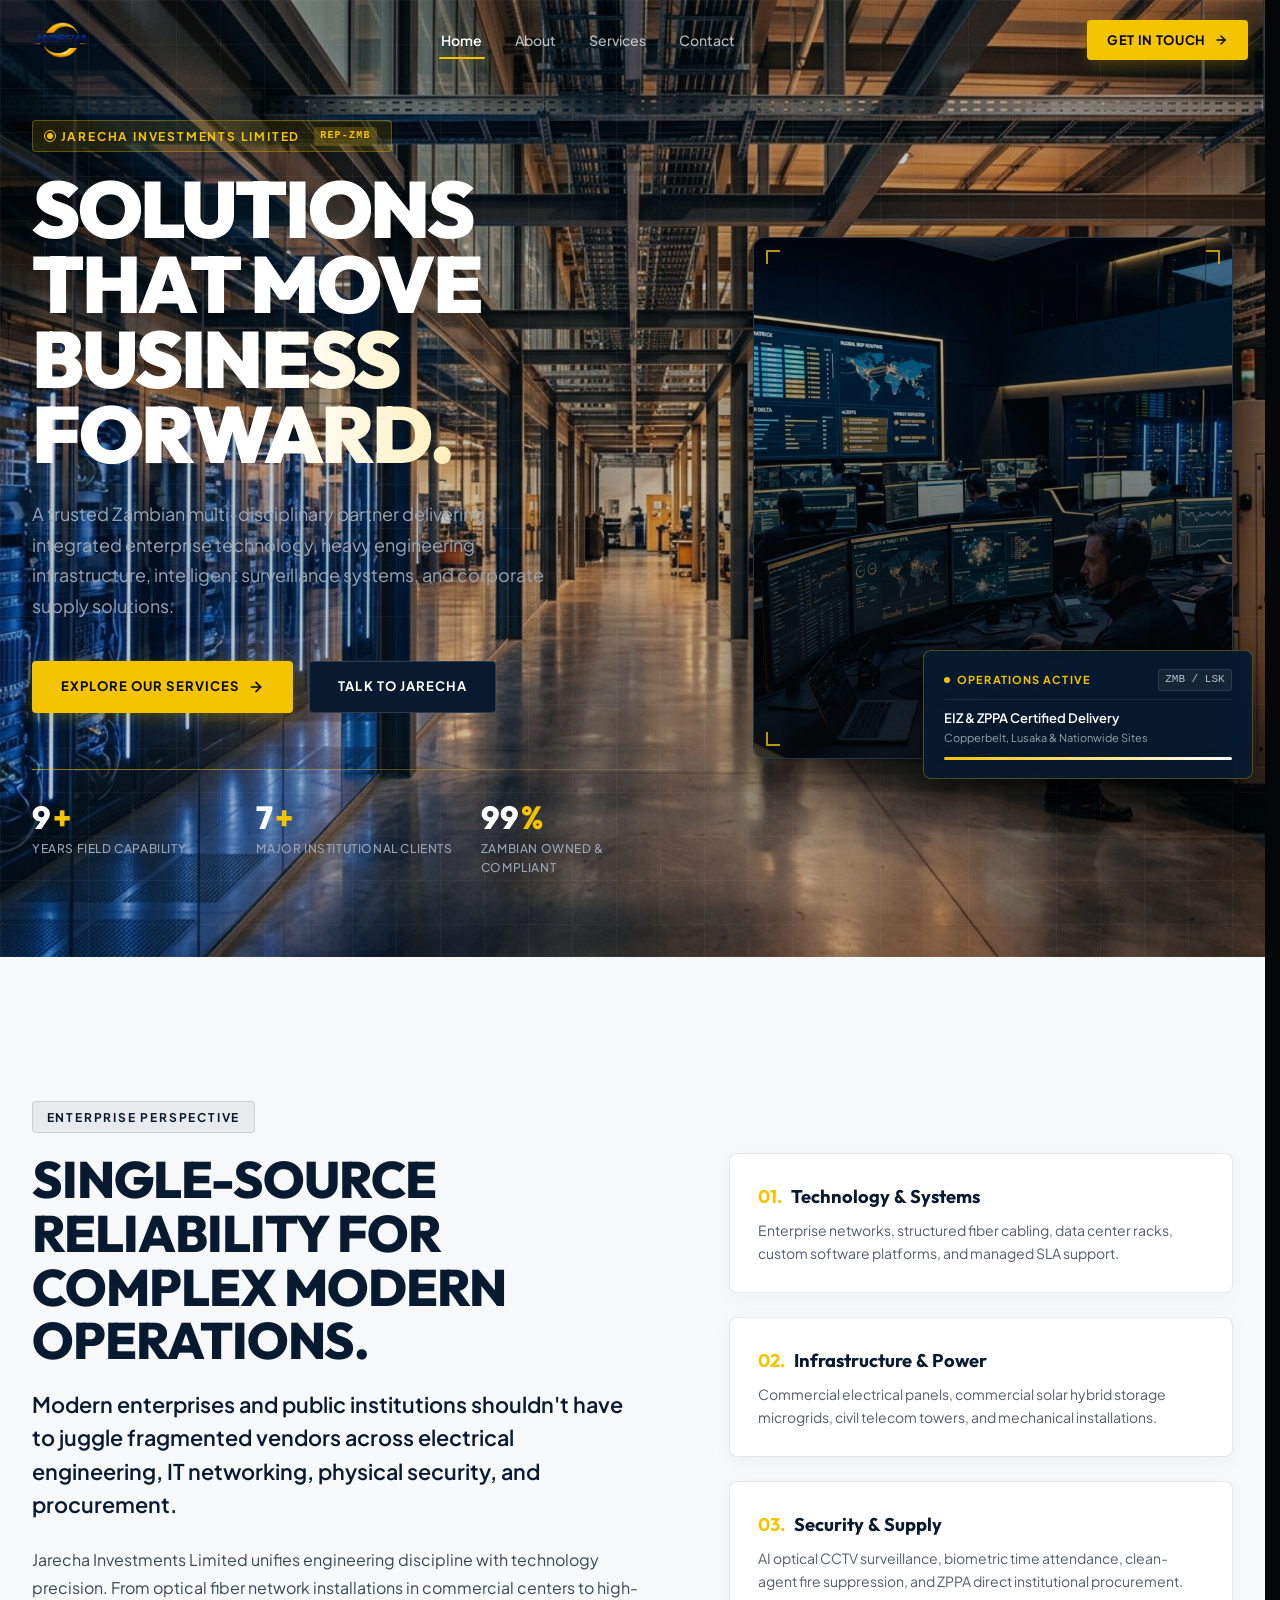
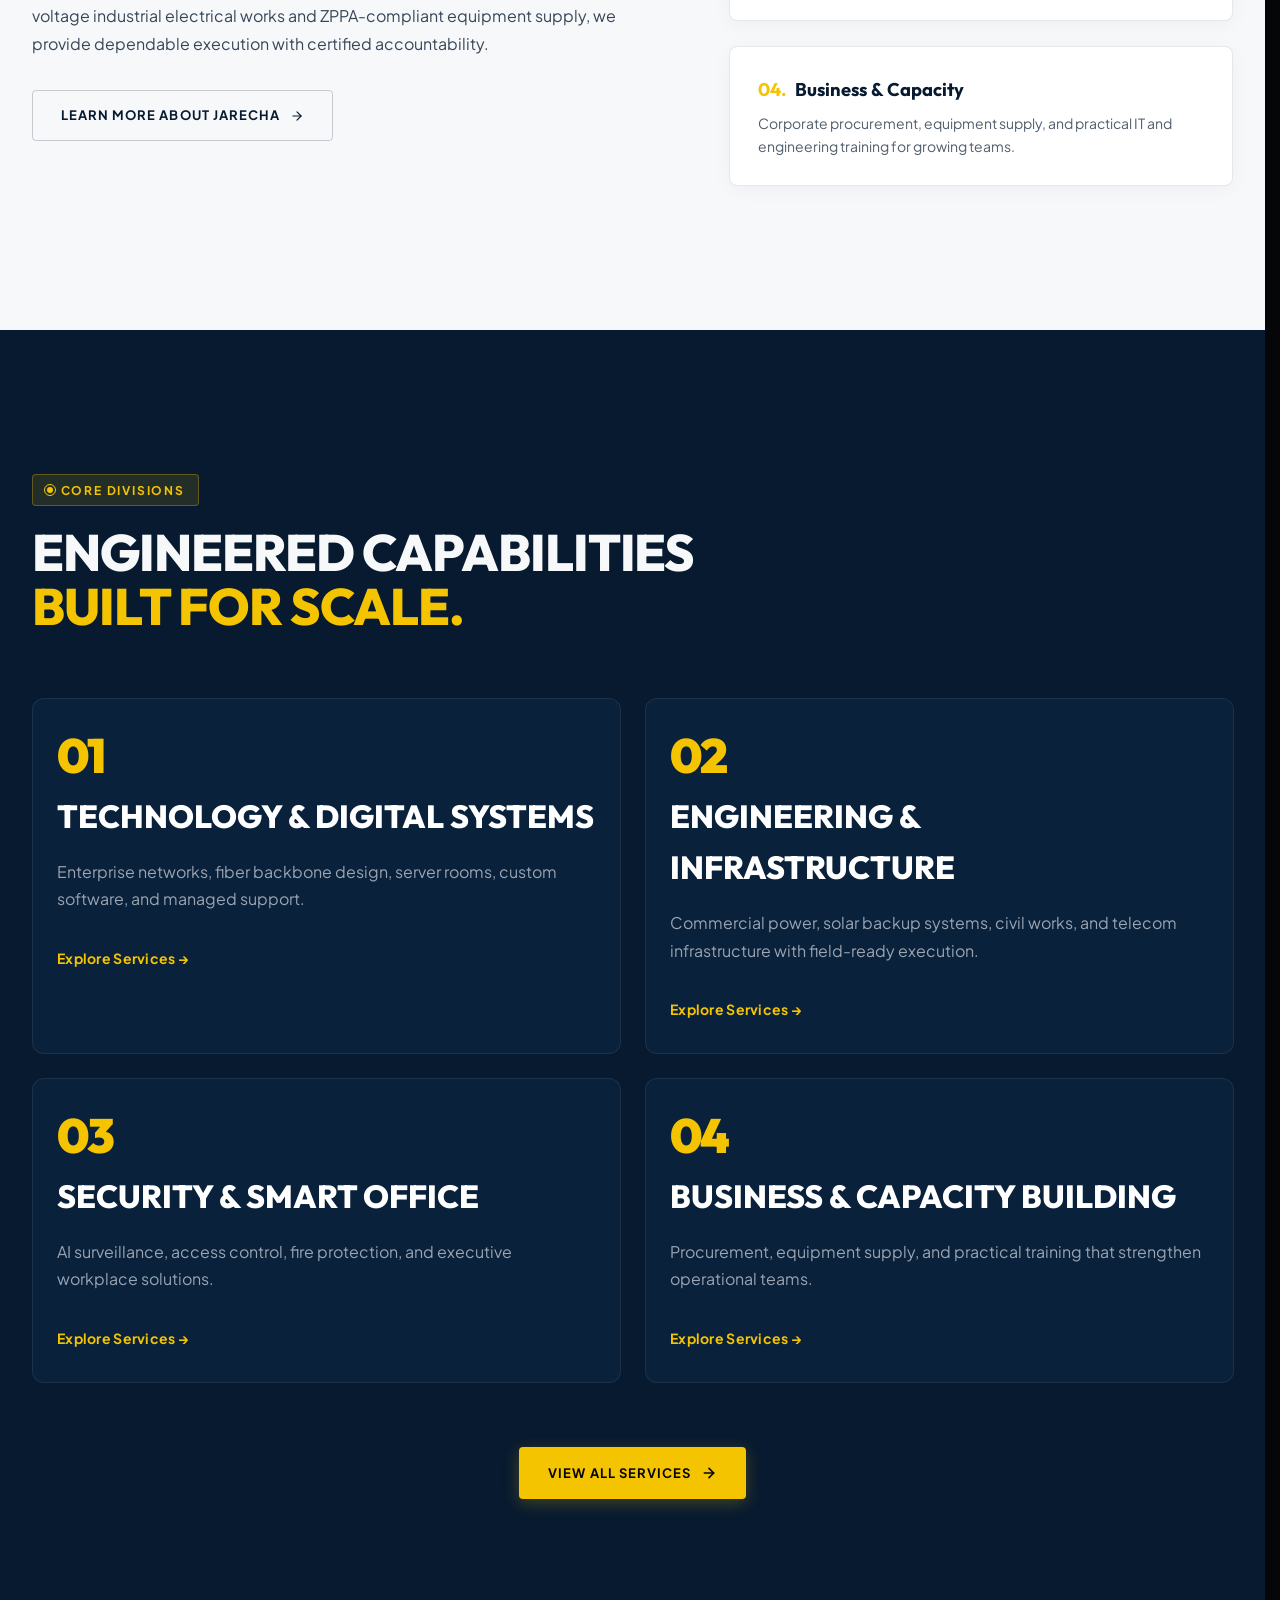
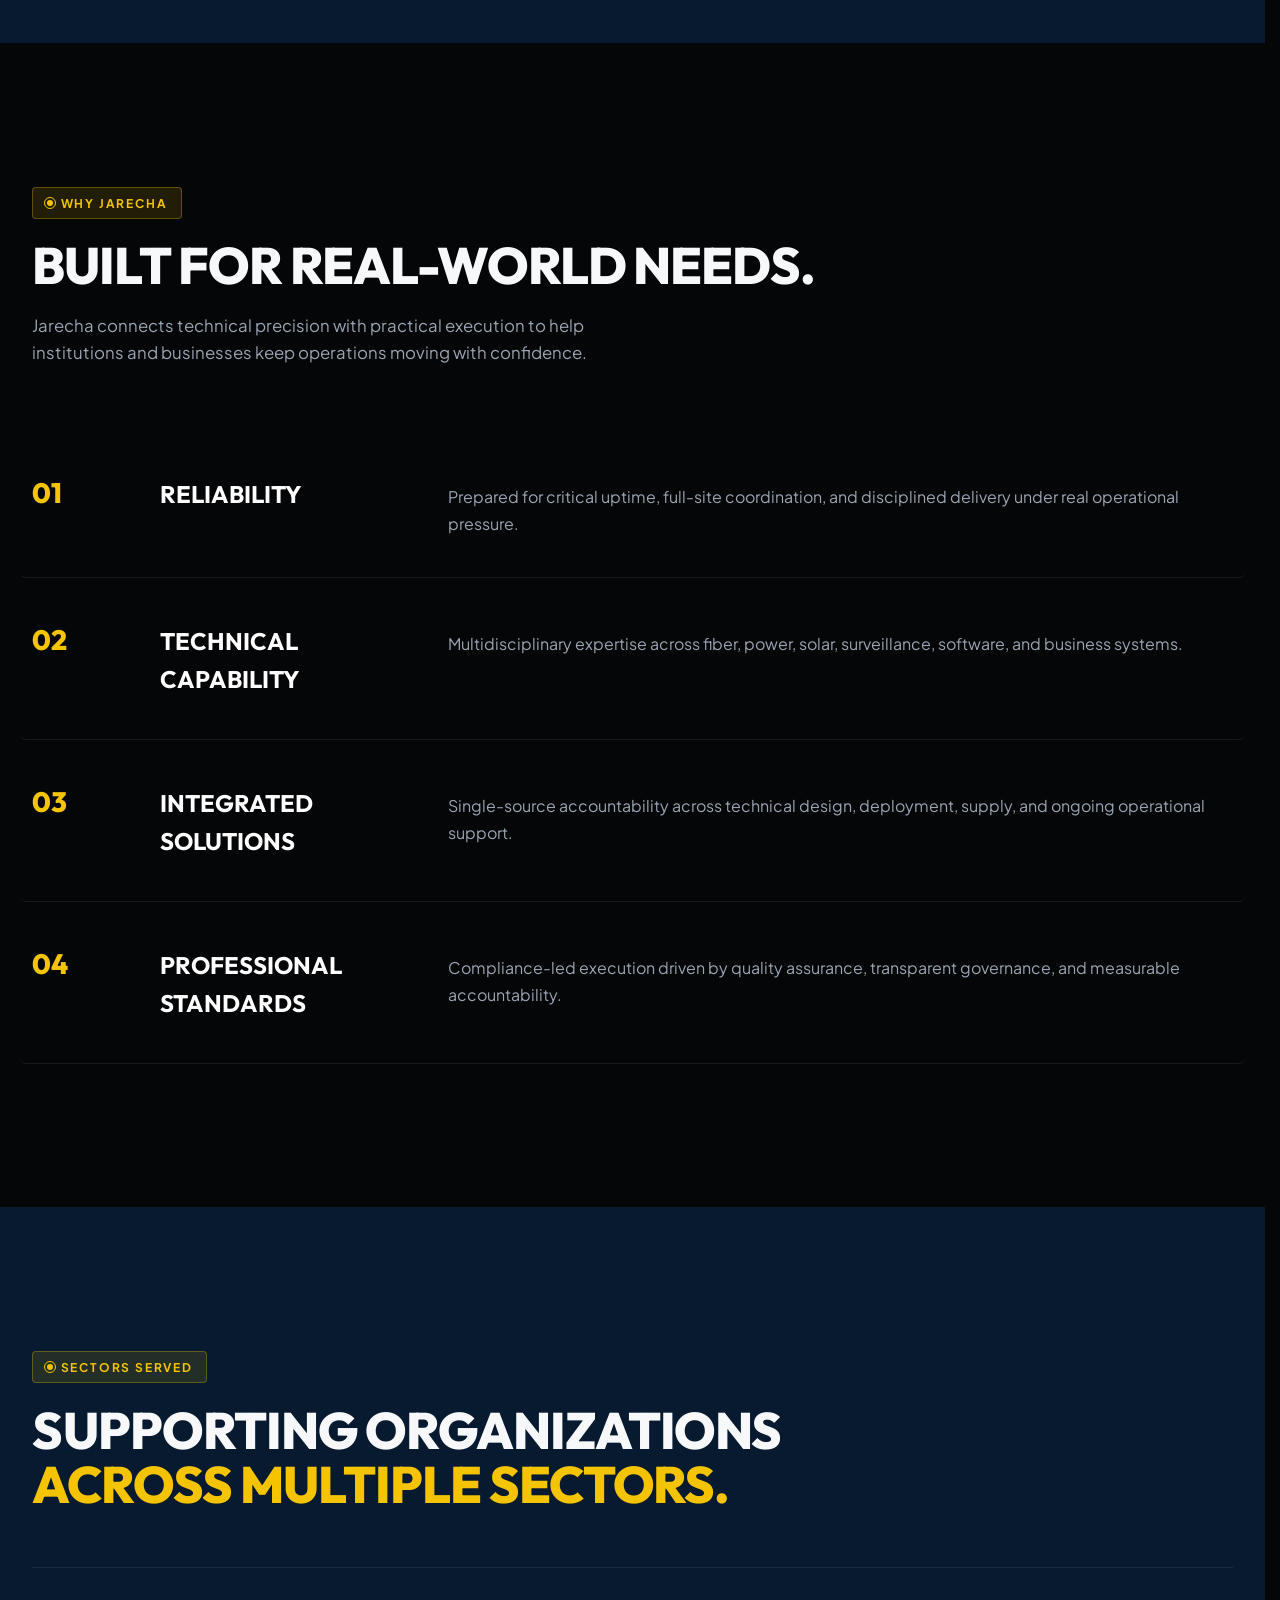
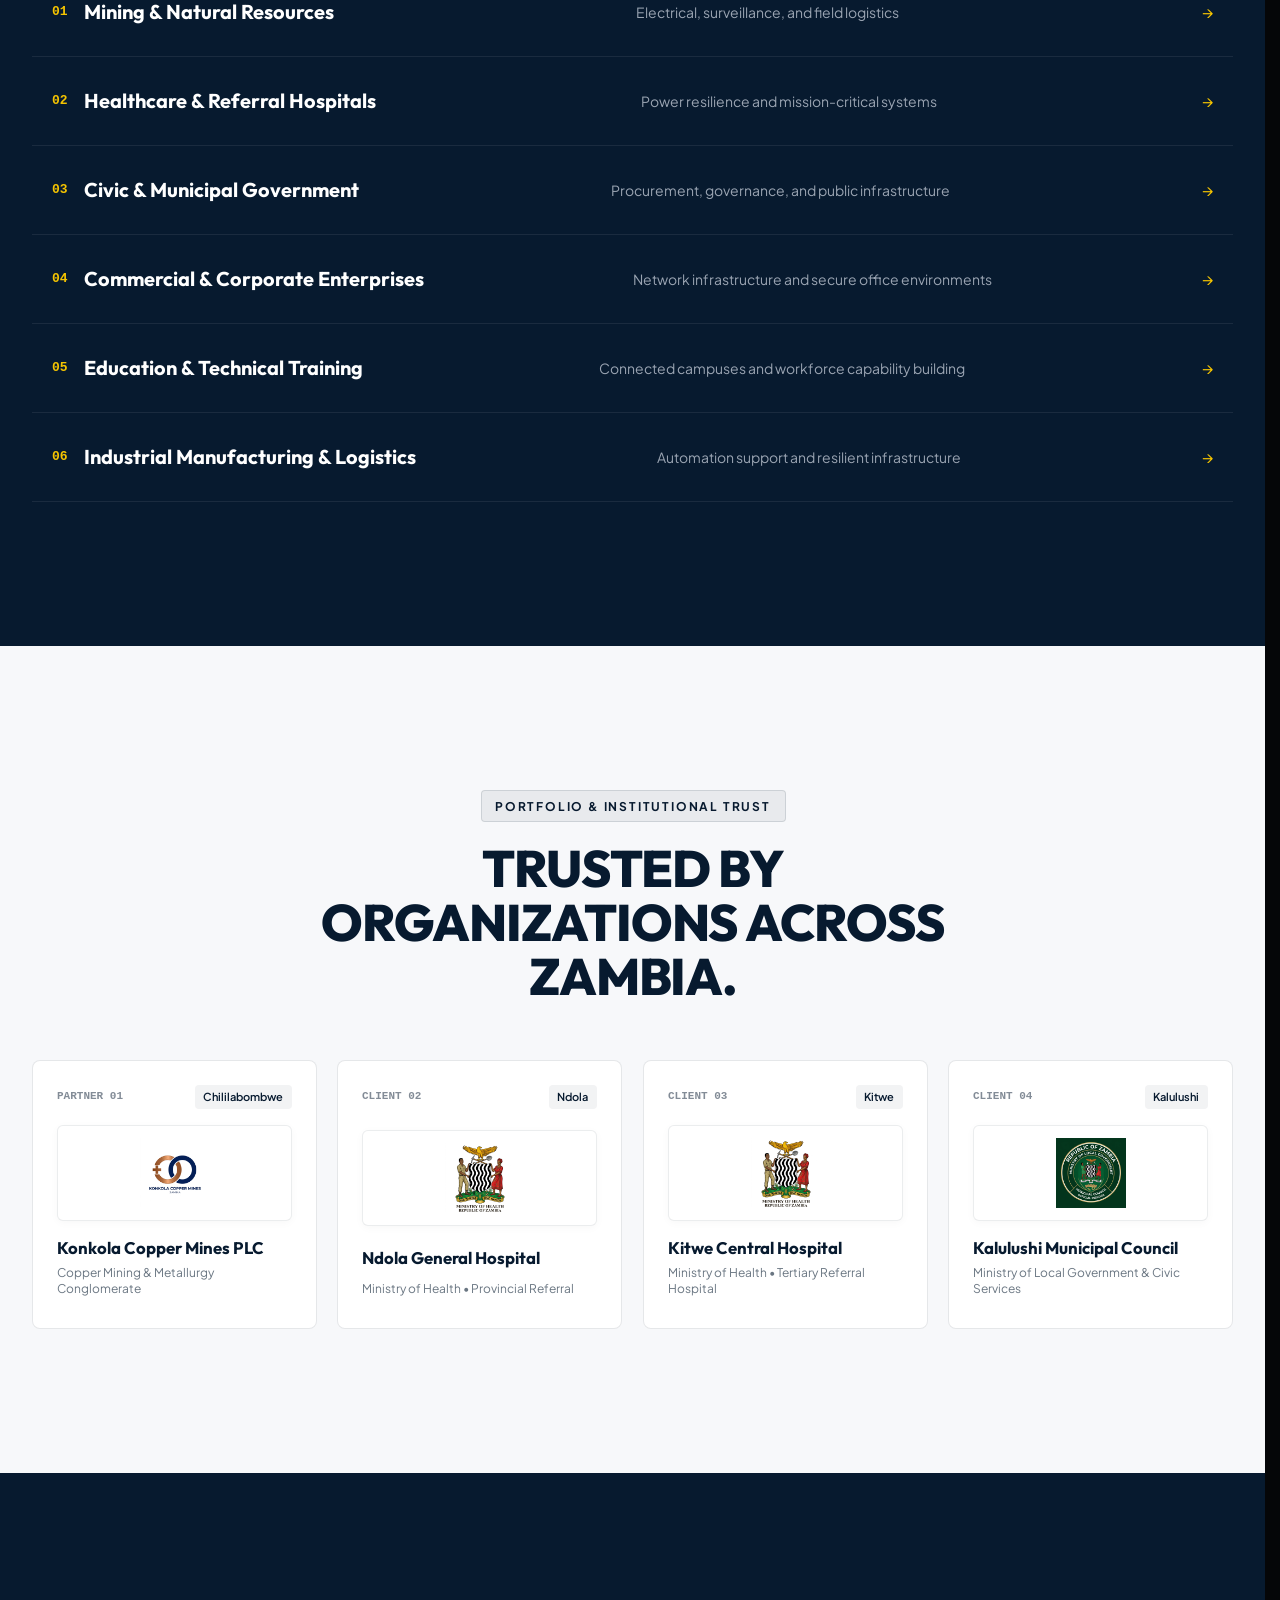
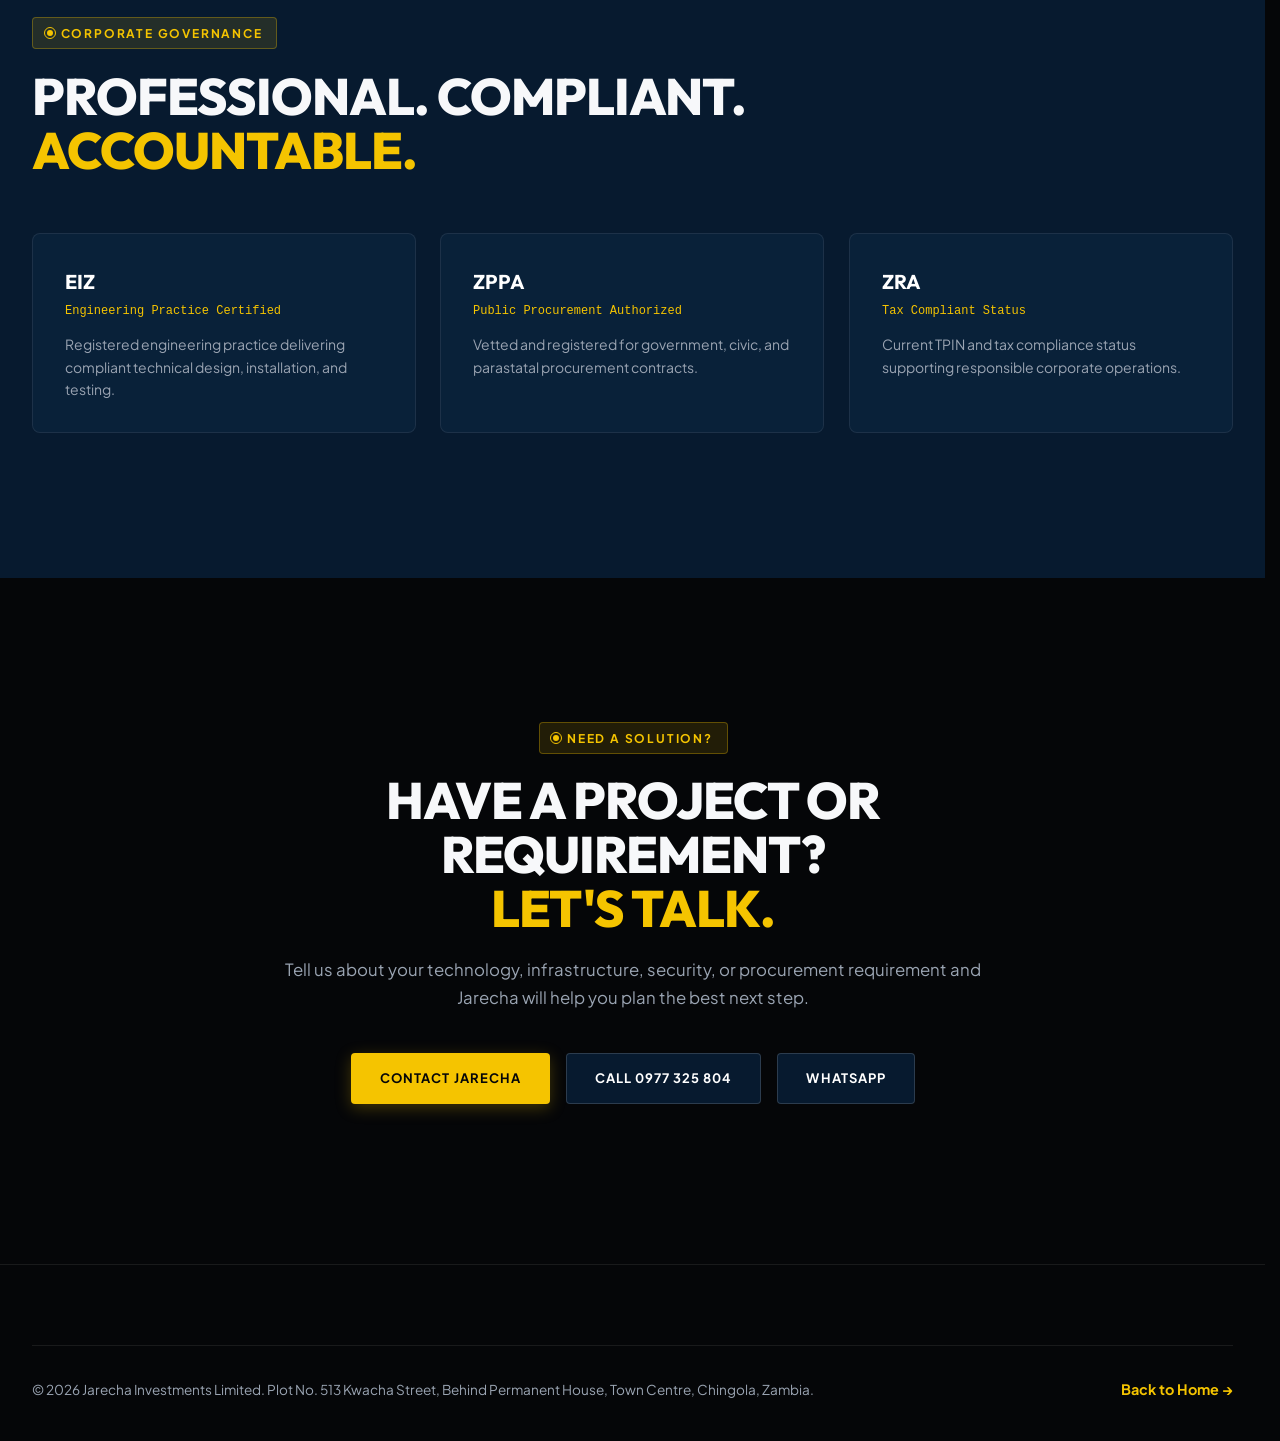
==== commit 9501d3aa: "Fix image file extension for logo in index.html" ====
--- a/index.html
+++ b/index.html
@@ -27,7 +27,7 @@
   <header class="navbar" id="main-navbar">
     <div class="container nav-container">
       <a href="index.html" class="brand-logo" aria-label="Jarecha Investments Home">
-        <img src="images/jarecha-logo-transparent.png" alt="Jarecha Investments Ltd" class="brand-logo-img" />
+        <img src="images/jarecha-logo-transparent.PNG" alt="Jarecha Investments Ltd" class="brand-logo-img" />
       </a>
 
       <!-- Desktop Nav Links -->
